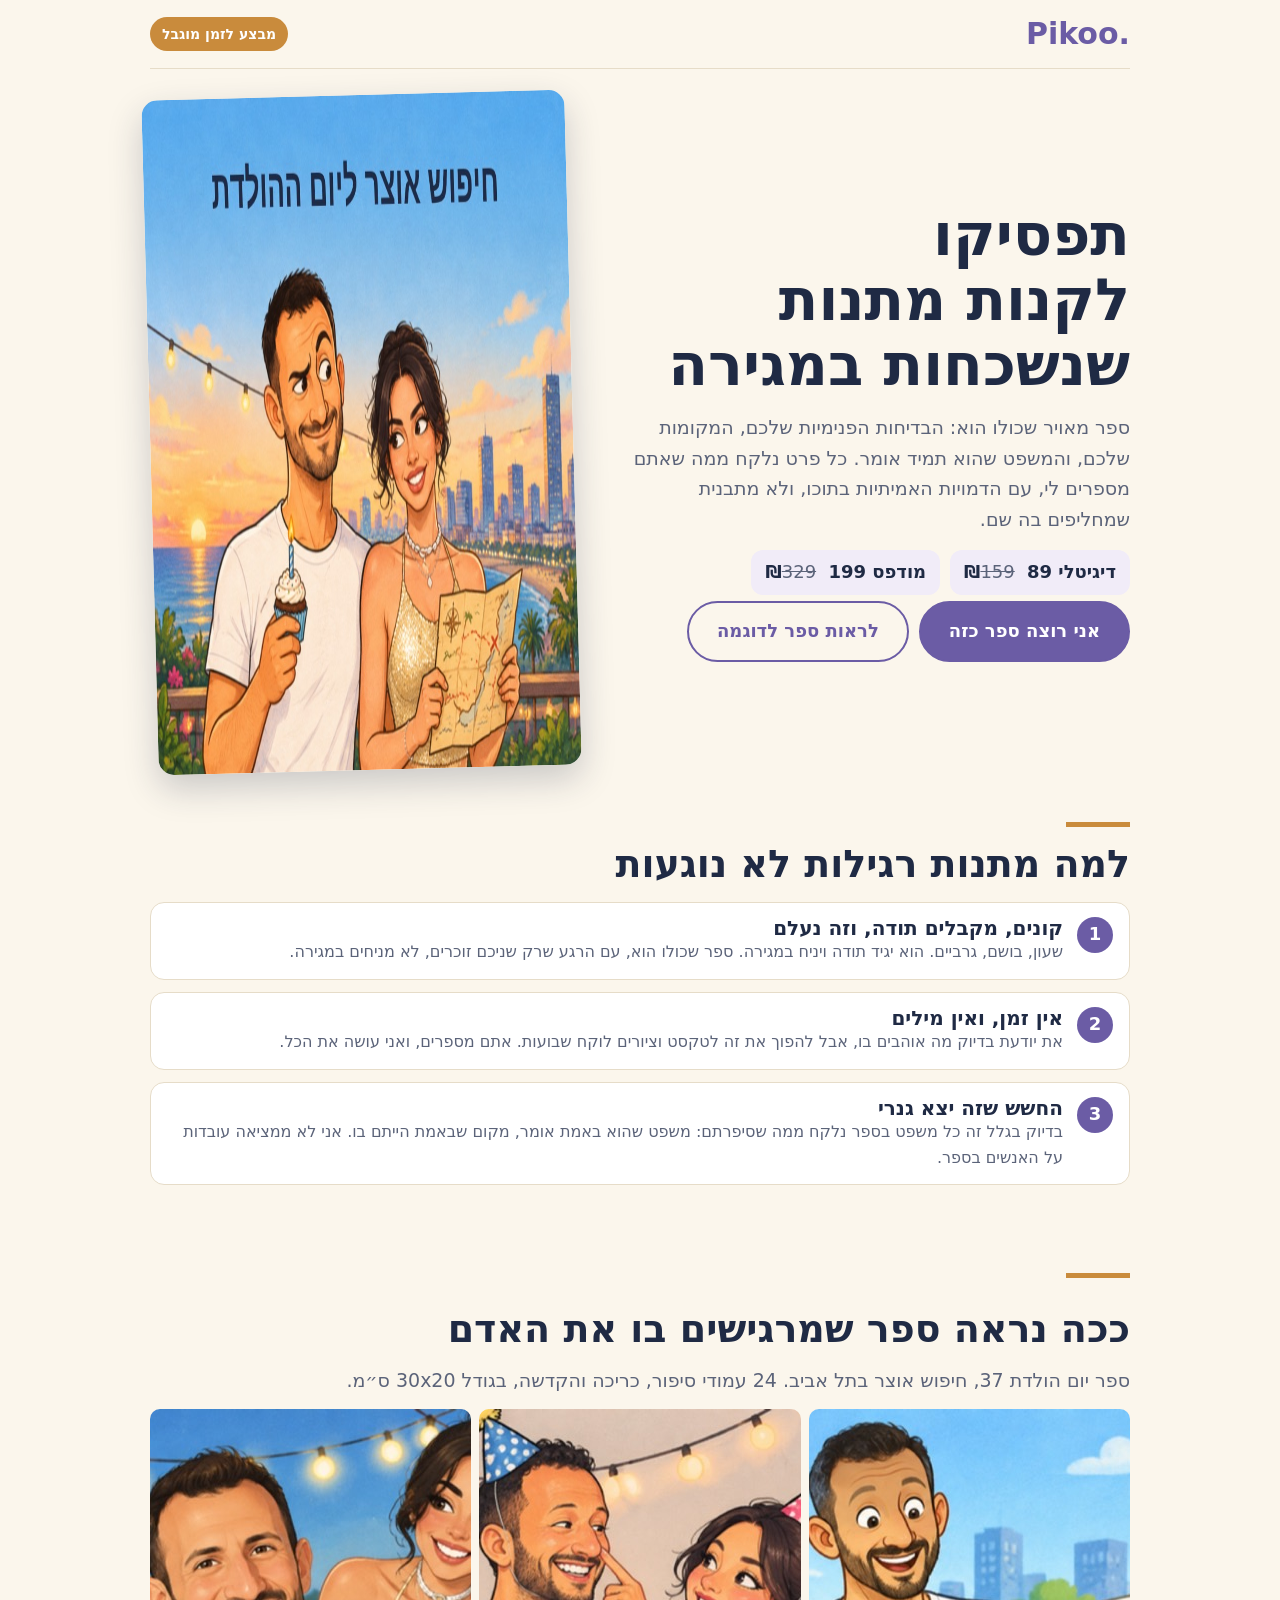
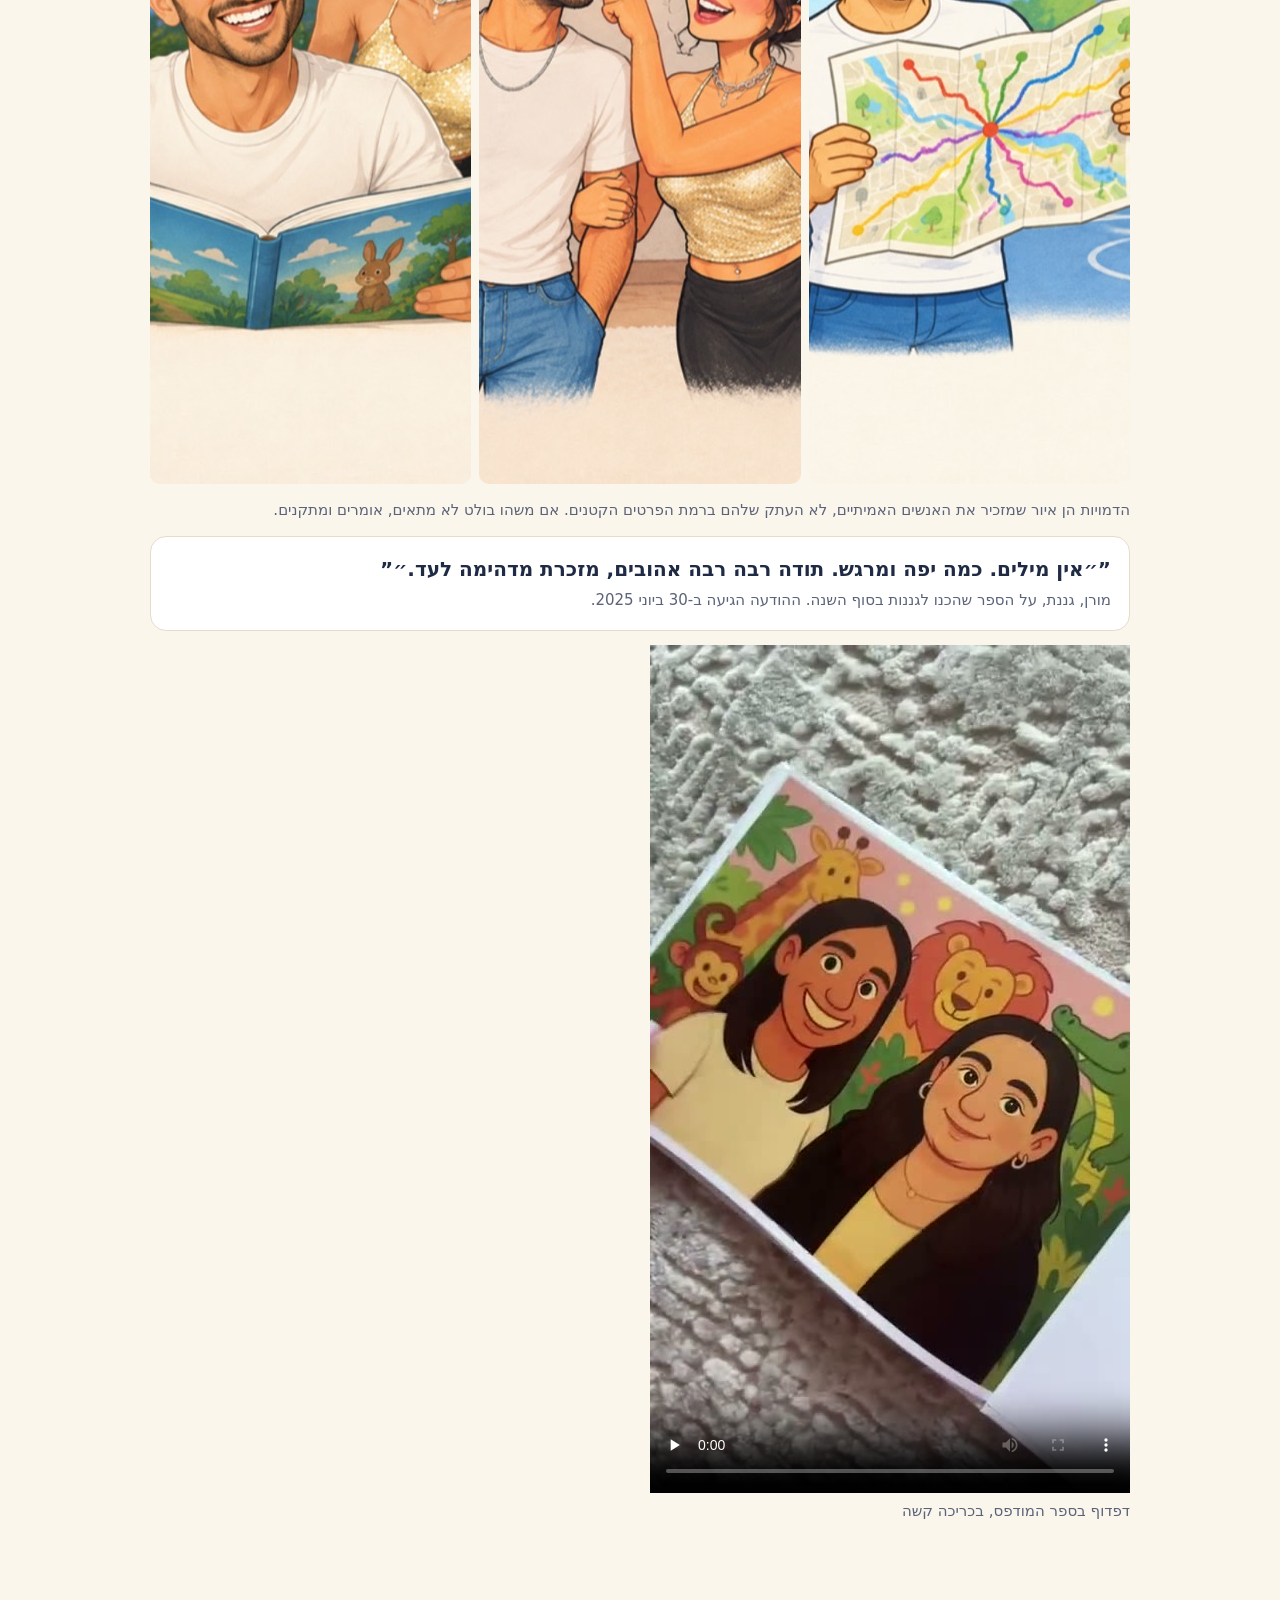
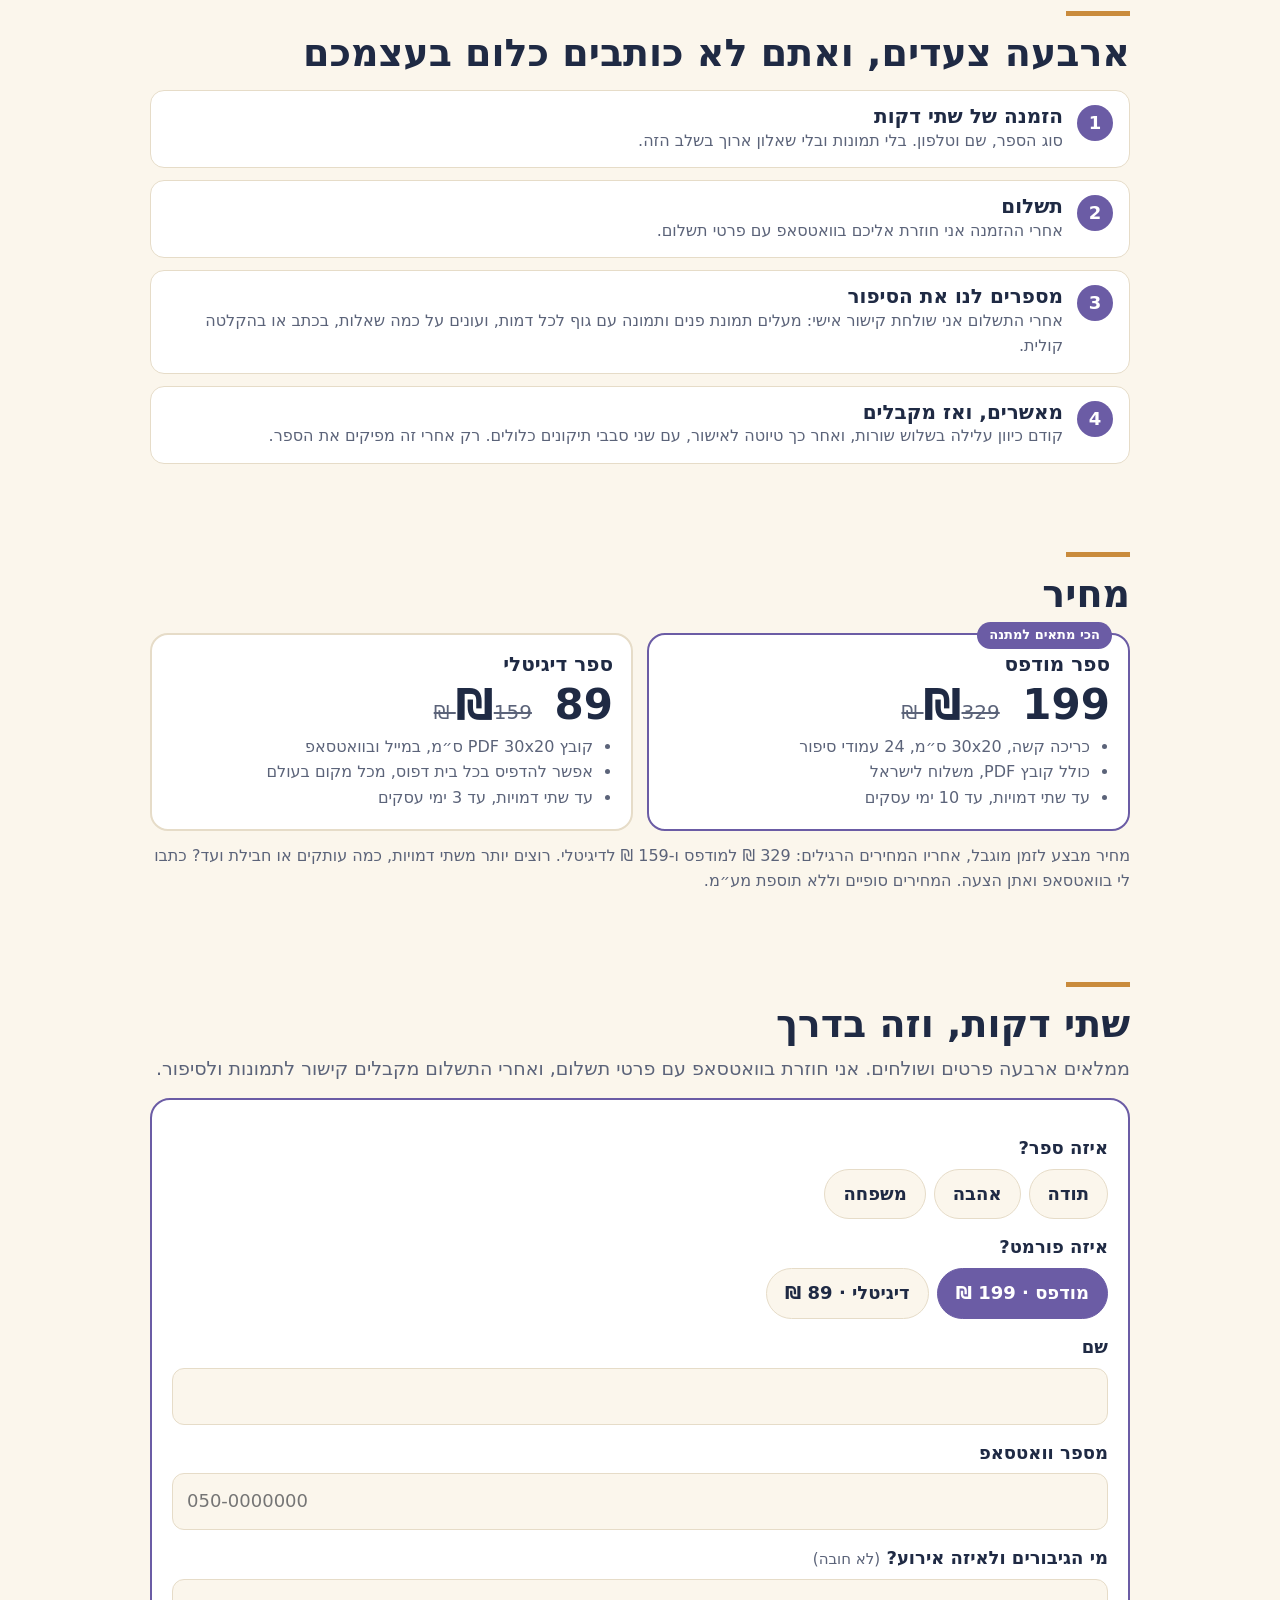
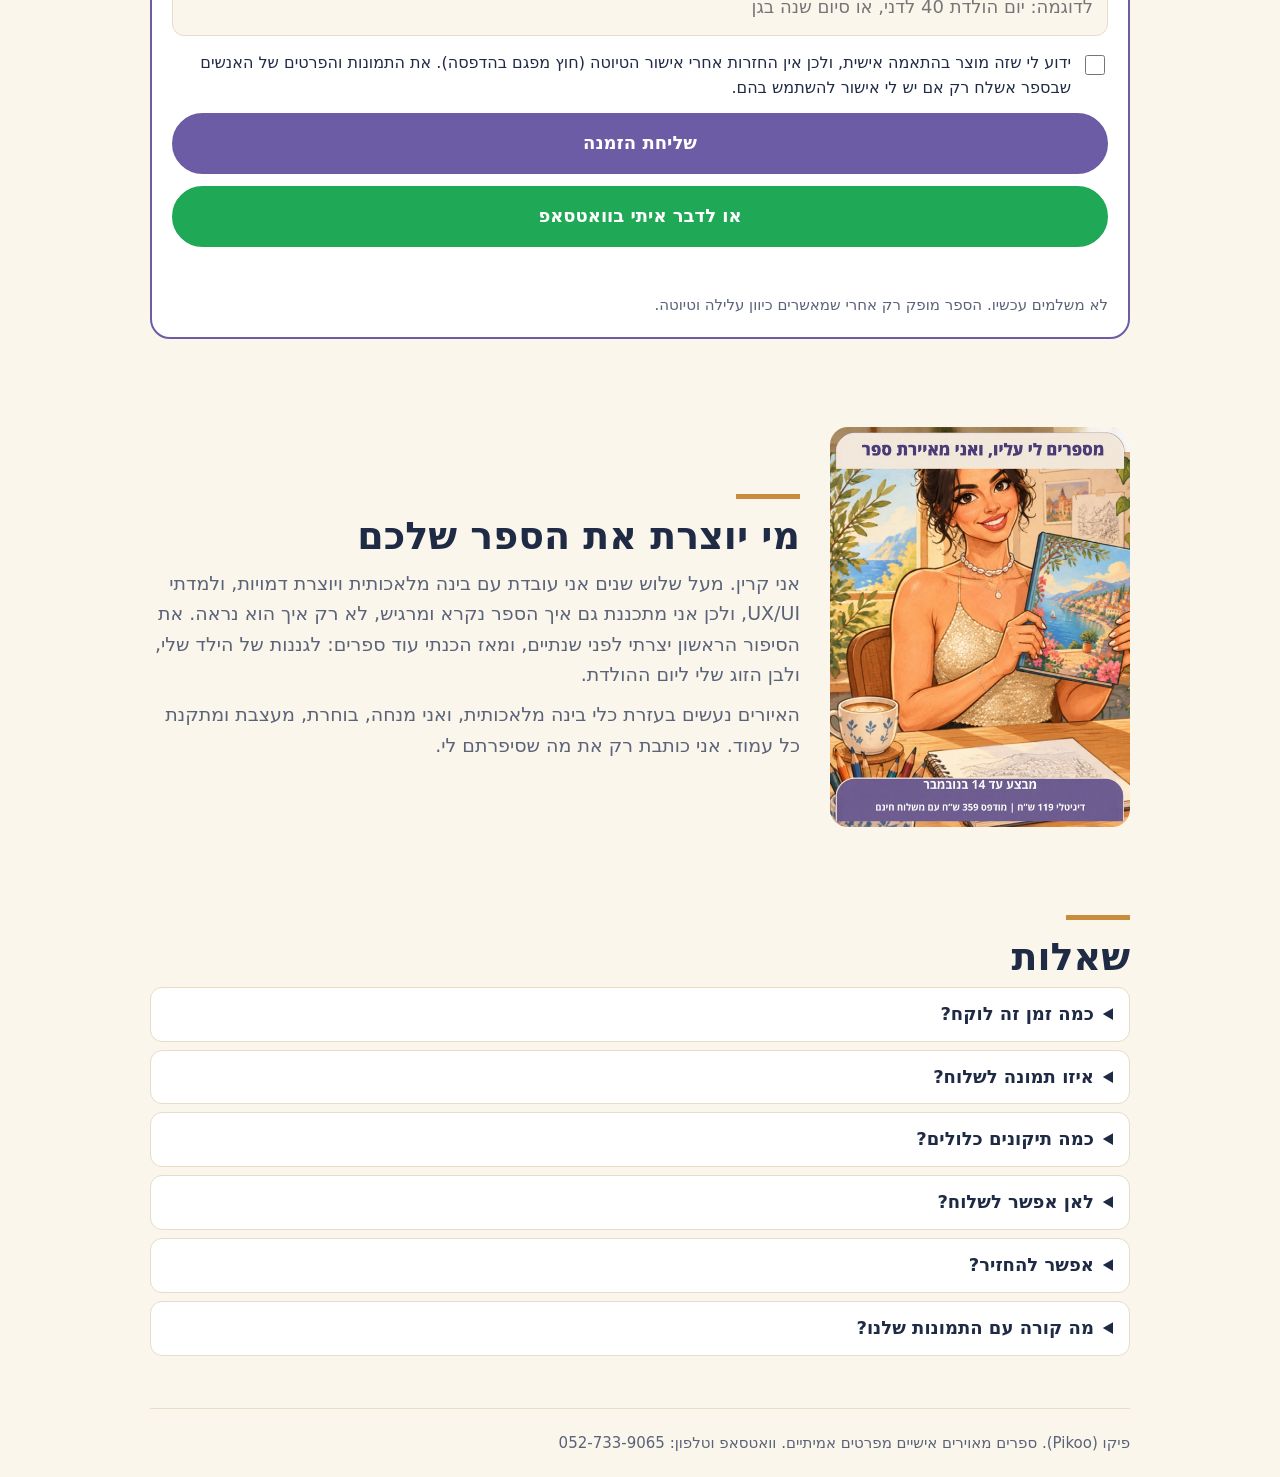
==== index.html @ 0d58fe9f "Open-ended sale, regular prices 329/159, remove countdown" ====
<!doctype html>
<html lang="he" dir="rtl">
<head>
<meta charset="utf-8">
<meta name="viewport" content="width=device-width,initial-scale=1,viewport-fit=cover">
<title>פיקו Pikoo: ספר מאויר אישי</title>
<meta name="description" content="ספר מאויר על מי שאוהבים, שנכתב מפרטים שרק אתם מכירים. עם הדמויות האמיתיות בתוכו. מבצע לזמן מוגבל: דיגיטלי 89 ₪, מודפס 199 ₪.">
<meta property="og:type" content="website">
<meta property="og:locale" content="he_IL">
<meta property="og:title" content="פיקו Pikoo: ספר מאויר אישי">
<meta property="og:description" content="ספר מאויר על מי שאוהבים, שנכתב מפרטים שרק אתם מכירים.">
<meta property="og:image" content="https://karinzikvashvili.github.io/pikoo/og.jpg">
<style>
:root{--bg:#FBF6EC;--paper:#fff;--ink:#1F2A44;--muted:#5B6379;--line:#E6DCC8;--accent:#6B5CA5;--accent-ink:#fff;--gold:#C98B3C;--soft:#F1ECF8;--warn:#9A3B2E;--ok:#2F7D5B;--wa:#1FA855}
@media (prefers-color-scheme:dark){:root:not([data-theme="light"]){--bg:#171A2B;--paper:#20243A;--ink:#F2EBDD;--muted:#AEB4C8;--line:#343A58;--accent:#B3A6E8;--accent-ink:#171A2B;--gold:#E0A55A;--soft:#2A2842;--warn:#F0A090;--ok:#6FCF9C;color-scheme:dark}}
.hp,input.hp{position:absolute!important;width:1px!important;height:1px!important;margin:-1px!important;padding:0!important;border:0!important;overflow:hidden!important;clip:rect(0 0 0 0)!important;white-space:nowrap;opacity:0;pointer-events:none;inset-inline-start:0;top:0}
*{box-sizing:border-box}
html{scroll-behavior:smooth}
body{margin:0;background:var(--bg);color:var(--ink);font:18px/1.6 system-ui,-apple-system,"Segoe UI","Assistant",Arial,sans-serif;padding:0 16px 84px}
img,video{max-width:100%;display:block}
.wrap{max-width:980px;margin:0 auto}
h1,h2,h3{line-height:1.12;margin:0;font-weight:800;text-wrap:balance}
h1{font-size:clamp(34px,8vw,58px)}
h2{font-size:clamp(26px,5.4vw,38px)}
h3{font-size:20px}
p{margin:0}
section{padding-block:44px}
.bar{display:block;width:64px;height:5px;background:var(--gold);margin-bottom:16px}
.lead{color:var(--muted);font-size:19px}
.top{position:sticky;top:0;z-index:20;background:var(--bg);display:flex;align-items:center;justify-content:space-between;gap:10px;padding:10px 0;border-bottom:1px solid var(--line)}
.mark{font-weight:900;font-size:30px;color:var(--accent);direction:ltr;text-decoration:none}
.pill{background:var(--gold);color:#fff;font-weight:800;font-size:14px;padding:6px 12px;border-radius:999px;white-space:nowrap}
.btn{font:inherit;font-weight:800;display:inline-block;text-align:center;text-decoration:none;cursor:pointer;border:2px solid var(--accent);background:var(--accent);color:var(--accent-ink);padding:14px 28px;border-radius:999px;font-size:18px}
.btn.ghost{background:transparent;color:var(--accent)}
.btn.wa{background:var(--wa);border-color:var(--wa);color:#fff}
.btn:disabled{opacity:.6;cursor:wait}
.hero{display:grid;gap:22px;padding-block:26px 8px}
.hero img.cover{border-radius:16px;box-shadow:0 14px 34px rgba(31,42,68,.22);transform:rotate(-1.5deg);width:100%}
.offer{display:flex;gap:10px;flex-wrap:wrap}
.offer span{background:var(--soft);border-radius:12px;padding:8px 14px;font-weight:700}
.offer s{color:var(--muted);font-weight:400;margin-inline-start:6px}
.cta{display:flex;gap:10px;flex-wrap:wrap;margin-top:6px}
.count{font-weight:800;color:var(--warn)}
.proof{display:grid;gap:14px}
.gallery{display:grid;grid-template-columns:repeat(3,1fr);gap:8px}
.gallery img{border-radius:10px;aspect-ratio:4/3;object-fit:cover;width:100%}
@media(max-width:759px){.gallery{display:flex;overflow-x:auto;scroll-snap-type:x mandatory;gap:10px;padding-bottom:6px}.gallery img{flex:0 0 84%;scroll-snap-align:center}}
.quote{background:var(--paper);border:1.5px solid var(--line);border-radius:16px;padding:16px 18px}
.quote q{display:block;font-size:20px;font-weight:700}
.quote small{color:var(--muted)}
figure{margin:0}
figcaption{color:var(--muted);font-size:15px;margin-top:6px}
.steps{display:grid;gap:12px;counter-reset:s}
.step{display:flex;gap:14px;align-items:flex-start;background:var(--paper);border:1.5px solid var(--line);border-radius:14px;padding:14px 16px}
.step b{flex:none;width:36px;height:36px;border-radius:50%;background:var(--accent);color:var(--accent-ink);display:grid;place-items:center;font-size:18px}
.step p{color:var(--muted);font-size:16px}
.cards{display:grid;gap:14px}
.card{background:var(--paper);border:2px solid var(--line);border-radius:18px;padding:18px}
.card.rec{border-color:var(--accent);position:relative}
.card .tag{position:absolute;top:-13px;inset-inline-start:16px;background:var(--accent);color:var(--accent-ink);font-weight:800;font-size:13px;padding:3px 12px;border-radius:999px}
.price{font-size:42px;font-weight:900;line-height:1;margin:8px 0}
.price s{font-size:20px;color:var(--muted);font-weight:400;margin-inline-start:8px}
.card ul{margin:8px 0 0;padding-inline-start:20px;color:var(--muted);font-size:16px}
.extras{margin-top:12px;color:var(--muted);font-size:16px}
.form{background:var(--paper);border:2px solid var(--accent);border-radius:20px;padding:20px}
.field{display:flex;flex-direction:column;gap:6px;margin:14px 0}
label,.legend{font-weight:800}
input[type=text],input[type=tel],select,textarea{font:inherit;color:inherit;background:var(--bg);border:1.5px solid var(--line);border-radius:12px;padding:13px 14px;width:100%}
input:focus,select:focus,textarea:focus{outline:3px solid var(--accent);outline-offset:1px}
.choices{display:flex;gap:8px;flex-wrap:wrap}
.choice input{position:absolute;opacity:0}
.choice label{display:block;border:1.5px solid var(--line);background:var(--bg);border-radius:999px;padding:10px 18px;cursor:pointer;font-weight:700}
.choice input:checked+label{background:var(--accent);border-color:var(--accent);color:var(--accent-ink)}
.choice input:focus-visible+label{outline:3px solid var(--accent);outline-offset:2px}
.check{display:flex;gap:10px;align-items:flex-start;margin:12px 0;font-weight:400;font-size:16px}
.check input{margin-top:5px;width:20px;height:20px;flex:none}
.status{margin-top:12px;font-weight:800;min-height:1.6em}
.status.bad{color:var(--warn)}.status.ok{color:var(--ok)}
.hint{color:var(--muted);font-size:15px;font-weight:400}
.about{display:grid;gap:14px;align-items:center}
.about img{border-radius:18px;max-width:300px}
details{background:var(--paper);border:1.5px solid var(--line);border-radius:12px;padding:12px 16px;margin:8px 0}
summary{font-weight:800;cursor:pointer}
details p{color:var(--muted);margin-top:8px;font-size:16px}
footer{border-top:1px solid var(--line);padding-block:22px;color:var(--muted);font-size:15px}
.sticky{position:fixed;inset-inline:0;bottom:0;z-index:30;background:var(--bg);border-top:1px solid var(--line);padding:10px 16px calc(10px + env(safe-area-inset-bottom,0px));display:flex;gap:10px}
.sticky .btn{flex:1;padding:12px 10px;font-size:17px}
@media(min-width:760px){
  body{padding-bottom:0}
  .hero{grid-template-columns:1.1fr .9fr;align-items:center;gap:40px}
  .cards{grid-template-columns:1fr 1fr}
  .about{grid-template-columns:300px 1fr;gap:30px}
  .sticky{display:none}
}
</style>
</head>
<body>
<div class="wrap">
<div class="top"><a class="mark" href="#top">Pikoo.</a><span class="pill" id="pill">מבצע לזמן מוגבל</span></div>

<main id="top">
<section class="hero">
  <div>
    <h1>תפסיקו לקנות מתנות שנשכחות במגירה</h1>
    <p class="lead" style="margin-top:14px">ספר מאויר שכולו הוא: הבדיחות הפנימיות שלכם, המקומות שלכם, והמשפט שהוא תמיד אומר. כל פרט נלקח ממה שאתם מספרים לי, עם הדמויות האמיתיות בתוכו, ולא מתבנית שמחליפים בה שם.</p>
    <div class="offer" style="margin-top:16px">
      <span>דיגיטלי 89 ₪<s>159</s></span>
      <span>מודפס 199 ₪<s>329</s></span>
    </div>
        <div class="cta"><a class="btn" href="#order">אני רוצה ספר כזה</a><a class="btn ghost" href="#sample">לראות ספר לדוגמה</a></div>
  </div>
  <img class="cover" src="img/cover.jpg" alt="כריכת ספר לדוגמה: חיפוש אוצר ליום ההולדת" width="900" height="675" fetchpriority="high">
</section>

<section aria-labelledby="h-pain">
  <span class="bar" aria-hidden="true"></span>
  <h2 id="h-pain">למה מתנות רגילות לא נוגעות</h2>
  <div class="steps" style="margin-top:16px">
    <div class="step"><b>1</b><div><h3>קונים, מקבלים תודה, וזה נעלם</h3><p>שעון, בושם, גרביים. הוא יגיד תודה ויניח במגירה. ספר שכולו הוא, עם הרגע שרק שניכם זוכרים, לא מניחים במגירה.</p></div></div>
    <div class="step"><b>2</b><div><h3>אין זמן, ואין מילים</h3><p>את יודעת בדיוק מה אוהבים בו, אבל להפוך את זה לטקסט וציורים לוקח שבועות. אתם מספרים, ואני עושה את הכל.</p></div></div>
    <div class="step"><b>3</b><div><h3>החשש שזה יצא גנרי</h3><p>בדיוק בגלל זה כל משפט בספר נלקח ממה שסיפרתם: משפט שהוא באמת אומר, מקום שבאמת הייתם בו. אני לא ממציאה עובדות על האנשים בספר.</p></div></div>
  </div>
</section>

<section id="sample" class="proof" aria-labelledby="h-sample">
  <span class="bar" aria-hidden="true"></span>
  <h2 id="h-sample">ככה נראה ספר שמרגישים בו את האדם</h2>
  <p class="lead">ספר יום הולדת 37, חיפוש אוצר בתל אביב. 24 עמודי סיפור, כריכה והקדשה, בגודל 30x20 ס״מ.</p>
  <div class="gallery">
    <img src="img/map.jpg" alt="עמוד מהספר: מפה" loading="lazy" width="900" height="675">
    <img src="img/party.jpg" alt="עמוד מהספר: הרגע שבו שניהם מצחיקים אחד את השני" loading="lazy" width="900" height="675">
    <img src="img/end.jpg" alt="עמוד מהספר: הסוף, עם הספר בידיים" loading="lazy" width="900" height="675">
  </div>
  <p class="hint">הדמויות הן איור שמזכיר את האנשים האמיתיים, לא העתק שלהם ברמת הפרטים הקטנים. אם משהו בולט לא מתאים, אומרים ומתקנים.</p>
  <div class="quote">
    <q>״אין מילים. כמה יפה ומרגש. תודה רבה רבה אהובים, מזכרת מדהימה לעד.״</q>
    <small>מורן, גננת, על הספר שהכנו לגננות בסוף השנה. ההודעה הגיעה ב-30 ביוני 2025.</small>
  </div>
  <figure>
    <video controls preload="none" playsinline poster="img/video-poster.jpg" aria-label="דפדוף בספר המודפס"><source src="pikoo-video.mp4" type="video/mp4"></video>
    <figcaption>דפדוף בספר המודפס, בכריכה קשה</figcaption>
  </figure>
</section>

<section aria-labelledby="h-how">
  <span class="bar" aria-hidden="true"></span>
  <h2 id="h-how">ארבעה צעדים, ואתם לא כותבים כלום בעצמכם</h2>
  <div class="steps" style="margin-top:16px">
    <div class="step"><b>1</b><div><h3>הזמנה של שתי דקות</h3><p>סוג הספר, שם וטלפון. בלי תמונות ובלי שאלון ארוך בשלב הזה.</p></div></div>
    <div class="step"><b>2</b><div><h3>תשלום</h3><p>אחרי ההזמנה אני חוזרת אליכם בוואטסאפ עם פרטי תשלום.</p></div></div>
    <div class="step"><b>3</b><div><h3>מספרים לנו את הסיפור</h3><p>אחרי התשלום אני שולחת קישור אישי: מעלים תמונת פנים ותמונה עם גוף לכל דמות, ועונים על כמה שאלות, בכתב או בהקלטה קולית.</p></div></div>
    <div class="step"><b>4</b><div><h3>מאשרים, ואז מקבלים</h3><p>קודם כיוון עלילה בשלוש שורות, ואחר כך טיוטה לאישור, עם שני סבבי תיקונים כלולים. רק אחרי זה מפיקים את הספר.</p></div></div>
  </div>
</section>

<section aria-labelledby="h-price">
  <span class="bar" aria-hidden="true"></span>
  <h2 id="h-price">מחיר</h2>
  <div class="cards" style="margin-top:18px">
    <div class="card rec"><span class="tag">הכי מתאים למתנה</span>
      <h3>ספר מודפס</h3>
      <div class="price">199 ₪<s>329 ₪</s></div>
      <ul><li>כריכה קשה, 30x20 ס״מ, 24 עמודי סיפור</li><li>כולל קובץ PDF, משלוח לישראל</li><li>עד שתי דמויות, עד 10 ימי עסקים</li></ul>
    </div>
    <div class="card">
      <h3>ספר דיגיטלי</h3>
      <div class="price">89 ₪<s>159 ₪</s></div>
      <ul><li>קובץ PDF 30x20 ס״מ, במייל ובוואטסאפ</li><li>אפשר להדפיס בכל בית דפוס, מכל מקום בעולם</li><li>עד שתי דמויות, עד 3 ימי עסקים</li></ul>
    </div>
  </div>
  <p class="extras">מחיר מבצע לזמן מוגבל, אחריו המחירים הרגילים: 329 ₪ למודפס ו-159 ₪ לדיגיטלי. רוצים יותר משתי דמויות, כמה עותקים או חבילת ועד? כתבו לי בוואטסאפ ואתן הצעה. המחירים סופיים וללא תוספת מע״מ.</p>
</section>

<section id="order" aria-labelledby="h-order">
  <span class="bar" aria-hidden="true"></span>
  <h2 id="h-order">שתי דקות, וזה בדרך</h2>
  <p class="lead" style="margin:8px 0 14px">ממלאים ארבעה פרטים ושולחים. אני חוזרת בוואטסאפ עם פרטי תשלום, ואחרי התשלום מקבלים קישור לתמונות ולסיפור.</p>
  <form class="form" id="form" novalidate>
    <div class="field"><span class="legend">איזה ספר?</span>
      <div class="choices" role="radiogroup" aria-label="סוג הספר">
        <div class="choice"><input type="radio" name="line" id="l1" value="תודה"><label for="l1">תודה</label></div>
        <div class="choice"><input type="radio" name="line" id="l2" value="אהבה"><label for="l2">אהבה</label></div>
        <div class="choice"><input type="radio" name="line" id="l3" value="משפחה"><label for="l3">משפחה</label></div>
      </div></div>
    <div class="field"><span class="legend">איזה פורמט?</span>
      <div class="choices" role="radiogroup" aria-label="פורמט">
        <div class="choice"><input type="radio" name="fmt" id="f2" value="מודפס (199 ₪)" checked><label for="f2">מודפס · 199 ₪</label></div>
        <div class="choice"><input type="radio" name="fmt" id="f1" value="דיגיטלי (89 ₪)"><label for="f1">דיגיטלי · 89 ₪</label></div>
      </div></div>
    <div class="field"><label for="cname">שם</label><input type="text" id="cname" autocomplete="name"></div>
    <div class="field"><label for="phone">מספר וואטסאפ</label><input type="tel" id="phone" autocomplete="tel" placeholder="050-0000000" dir="ltr" inputmode="tel"></div>
    <div class="field"><label for="note">מי הגיבורים ולאיזה אירוע? <span class="hint">(לא חובה)</span></label><input type="text" id="note" placeholder="לדוגמה: יום הולדת 40 לדני, או סיום שנה בגן"></div>
    <input type="text" id="website" class="hp" tabindex="-1" autocomplete="off" aria-hidden="true">
    <div class="check"><input type="checkbox" id="ok"><label for="ok" style="font-weight:400">ידוע לי שזה מוצר בהתאמה אישית, ולכן אין החזרות אחרי אישור הטיוטה (חוץ מפגם בהדפסה). את התמונות והפרטים של האנשים שבספר אשלח רק אם יש לי אישור להשתמש בהם.</label></div>
    <button class="btn" type="button" id="send" style="width:100%">שליחת הזמנה</button>
    <div class="cta" style="margin-top:12px"><a class="btn wa" id="wa" style="flex:1" href="#">או לדבר איתי בוואטסאפ</a></div>
    <div class="status" id="status" role="status"></div>
    <p class="hint" style="margin-top:6px">לא משלמים עכשיו. הספר מופק רק אחרי שמאשרים כיוון עלילה וטיוטה.</p>
  </form>
</section>

<section class="about" aria-labelledby="h-about">
  <img src="img/karin.jpg" alt="איור של קרין, יוצרת פיקו, מחזיקה ספר מודפס" loading="lazy" width="300" height="400">
  <div>
    <span class="bar" aria-hidden="true"></span>
    <h2 id="h-about">מי יוצרת את הספר שלכם</h2>
    <p class="lead" style="margin-top:10px">אני קרין. מעל שלוש שנים אני עובדת עם בינה מלאכותית ויוצרת דמויות, ולמדתי UX/UI, ולכן אני מתכננת גם איך הספר נקרא ומרגיש, לא רק איך הוא נראה. את הסיפור הראשון יצרתי לפני שנתיים, ומאז הכנתי עוד ספרים: לגננות של הילד שלי, ולבן הזוג שלי ליום ההולדת.</p>
    <p class="lead" style="margin-top:10px">האיורים נעשים בעזרת כלי בינה מלאכותית, ואני מנחה, בוחרת, מעצבת ומתקנת כל עמוד. אני כותבת רק את מה שסיפרתם לי.</p>
  </div>
</section>

<section aria-labelledby="h-faq">
  <span class="bar" aria-hidden="true"></span>
  <h2 id="h-faq">שאלות</h2>
  <details><summary>כמה זמן זה לוקח?</summary><p>ספר דיגיטלי: עד 3 ימי עסקים. ספר מודפס: עד 10 ימי עסקים, כולל משלוח. הספירה מתחילה כשקיבלתי תשלום, את הסיפור ואת התמונות, ונעצרת בזמן שאתם בודקים טיוטה. צריכים תאריך מסוים? כתבו לי ואבדוק אם אפשר.</p></details>
  <details><summary>איזו תמונה לשלוח?</summary><p>לכל דמות: תמונת פנים ברורה וטבעית, ותמונה אחת שרואים בה את הגוף. בלי משקפי שמש ובלי פילטרים. מעלים אותן בקישור האישי שמקבלים אחרי התשלום.</p></details>
  <details><summary>כמה תיקונים כלולים?</summary><p>שני סבבי תיקונים. בכל סבב אתם אומרים מה לשנות, ואני מתקנת.</p></details>
  <details><summary>לאן אפשר לשלוח?</summary><p>ספר מודפס נשלח לכתובות בישראל בלבד. ספר דיגיטלי אפשר להזמין מכל מקום בעולם.</p></details>
  <details><summary>אפשר להחזיר?</summary><p>ספר הוא מוצר בהתאמה אישית, ולכן אין החזרות אחרי אישור הטיוטה, חוץ מפגם בהדפסה.</p></details>
  <details><summary>מה קורה עם התמונות שלנו?</summary><p>שם, טלפון ופרטי ההזמנה נשמרים בגיליון פרטי ובמייל של פיקו, בגישת בעלת העסק בלבד. להכנת האיורים אני משתמשת בכלי עיצוב ובינה מלאכותית (Canva). התמונות משמשות רק להכנת האיורים ונמחקות בסיום ההפקה. המידע לא נמסר לאחרים, חוץ ממה שנדרש לבית דפוס ולשירות משלוחים. אפשר לבקש לראות, לתקן או למחוק בוואטסאפ <bdi dir="ltr">052-733-9065</bdi>.</p></details>
</section>
</main>
<footer>פיקו (Pikoo). ספרים מאוירים אישיים מפרטים אמיתיים. וואטסאפ וטלפון: <bdi dir="ltr">052-733-9065</bdi></footer>
</div>

<div class="sticky"><a class="btn" href="#order">להזמנה</a><a class="btn wa" id="wa2" href="#">וואטסאפ</a></div>

<script>
(function(){
  var SCRIPT_URL="https://script.google.com/macros/s/AKfycbzPmQh5xQ8qxsZ8nbKefd9BK188Abw25yx2C8t7xrqy7LwY0lcm_efcXIiAoqYudZ_pvg/exec", WA="972527339065";
  var $=function(s){return document.querySelector(s)};
  function radio(n){var r=document.querySelector('input[name="'+n+'"]:checked');return r?r.value:""}
  function status(t,k){var s=$("#status");s.textContent=t;s.className="status"+(k?" "+k:"")}
  function waLink(){var l=radio("line"),f=radio("fmt"),n=$("#cname").value.trim();
    var t="היי, ראיתי את פיקו ואשמח לפרטים על ספר מאויר"+(l?" ("+l+")":"")+(f?", "+f:"")+(n?". שמי "+n:"")+".";
    return "https://wa.me/"+WA+"?text="+encodeURIComponent(t)}
  function setWa(){var h=waLink();$("#wa").href=h;$("#wa2").href=h}
  setWa();["cname"].forEach(function(i){$("#"+i).addEventListener("input",setWa)});
  document.querySelectorAll("input[name=line],input[name=fmt]").forEach(function(r){r.addEventListener("change",setWa)});
  function check(){var b=[];if(!radio("line"))b.push("איזה ספר");if(!$("#cname").value.trim())b.push("שם");
    var ph=$("#phone").value.replace(/\D/g,"");if(ph.length<9)b.push("מספר וואטסאפ תקין");if(!$("#ok").checked)b.push("אישור התנאים");return b}
  $("#send").onclick=function(){
    var bad=check();if(bad.length){status("חסר: "+bad.join(", "),"bad");return}
    var btn=$("#send");btn.disabled=true;status("שולחים...");
    var d={line:radio("line"),fmt:radio("fmt"),name:$("#cname").value.trim(),phone:$("#phone").value.trim(),occasion:$("#note").value.trim(),heroes:$("#note").value.trim(),website:$("#website").value};
    if(!SCRIPT_URL){window.location.href=waLink();return}
    fetch(SCRIPT_URL,{method:"POST",mode:"no-cors",headers:{"Content-Type":"text/plain;charset=utf-8"},body:JSON.stringify(d)})
      .then(function(){status("ההזמנה התקבלה! אני חוזרת אליכם בוואטסאפ עם פרטי תשלום.","ok")})
      .catch(function(){btn.disabled=false;status("השליחה נכשלה. אפשר לדבר איתי בוואטסאפ במקום.","bad")})};
})();
</script>
</body>
</html>
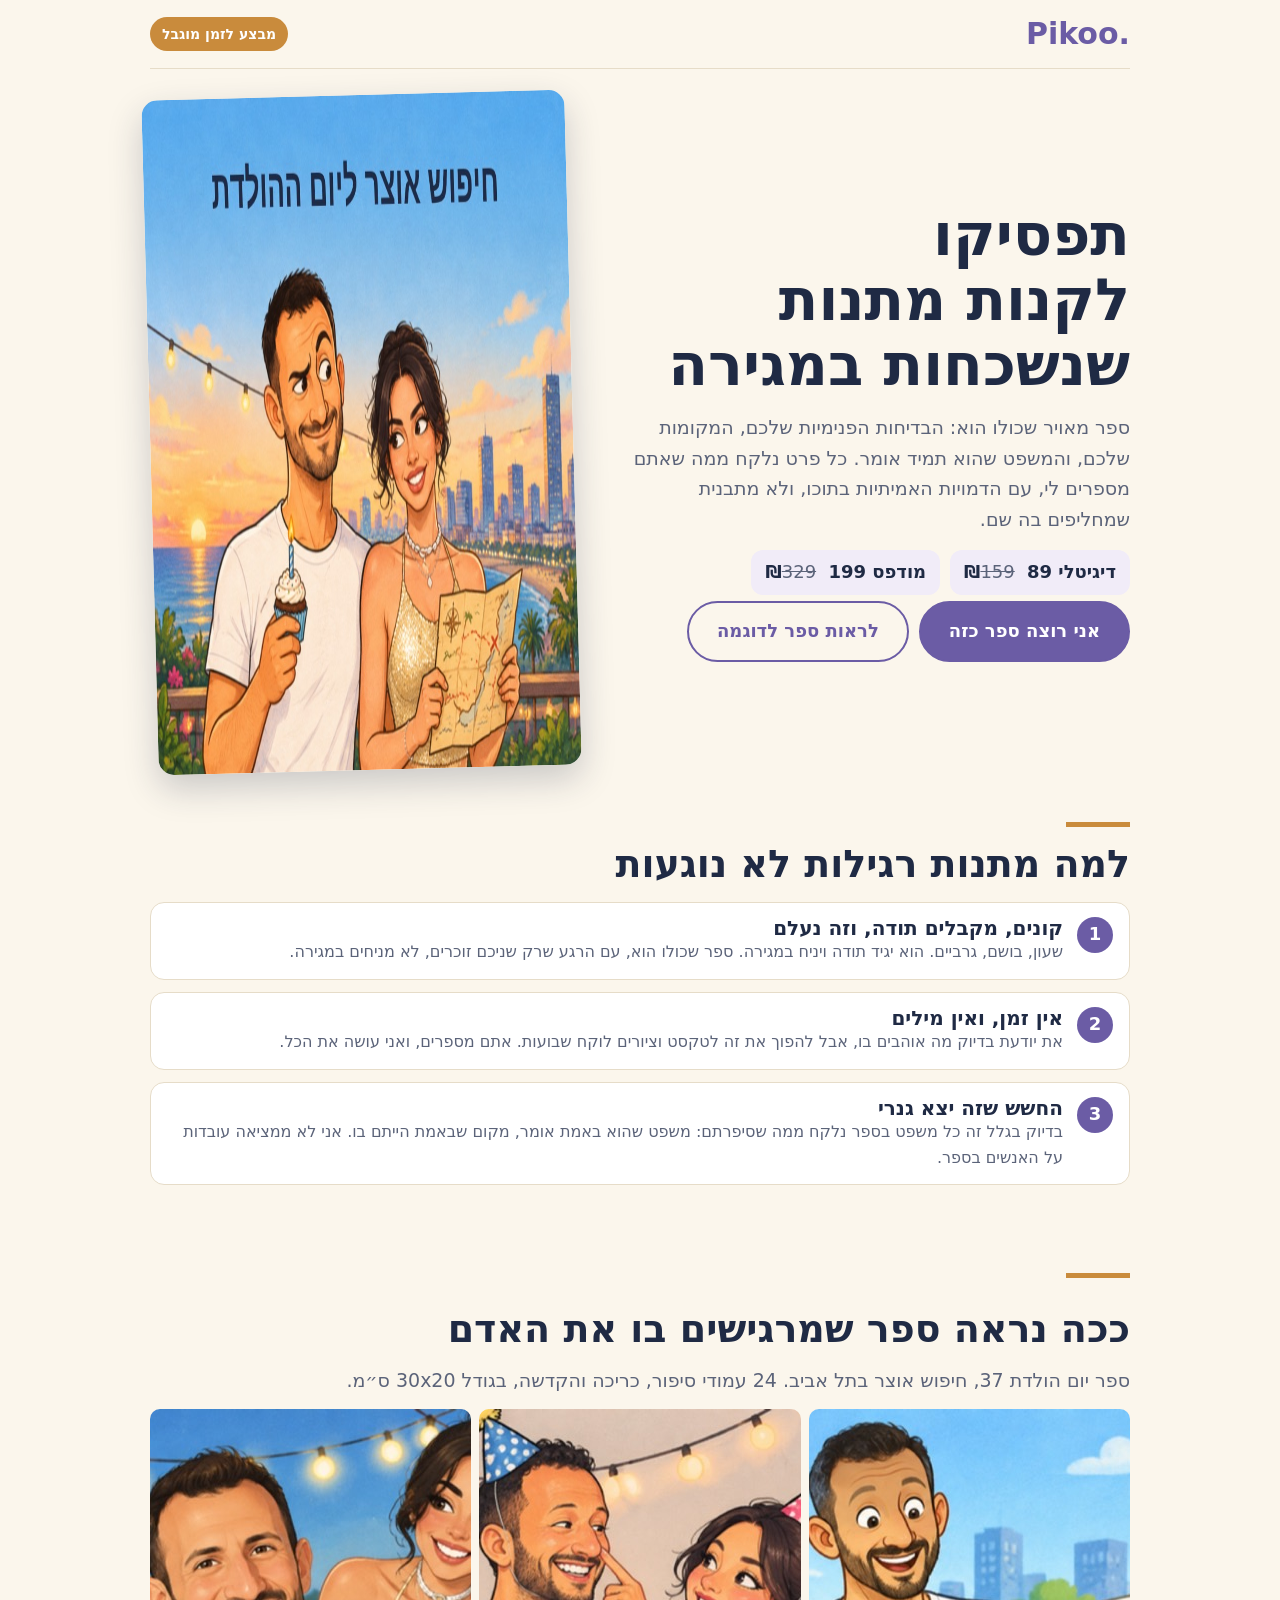
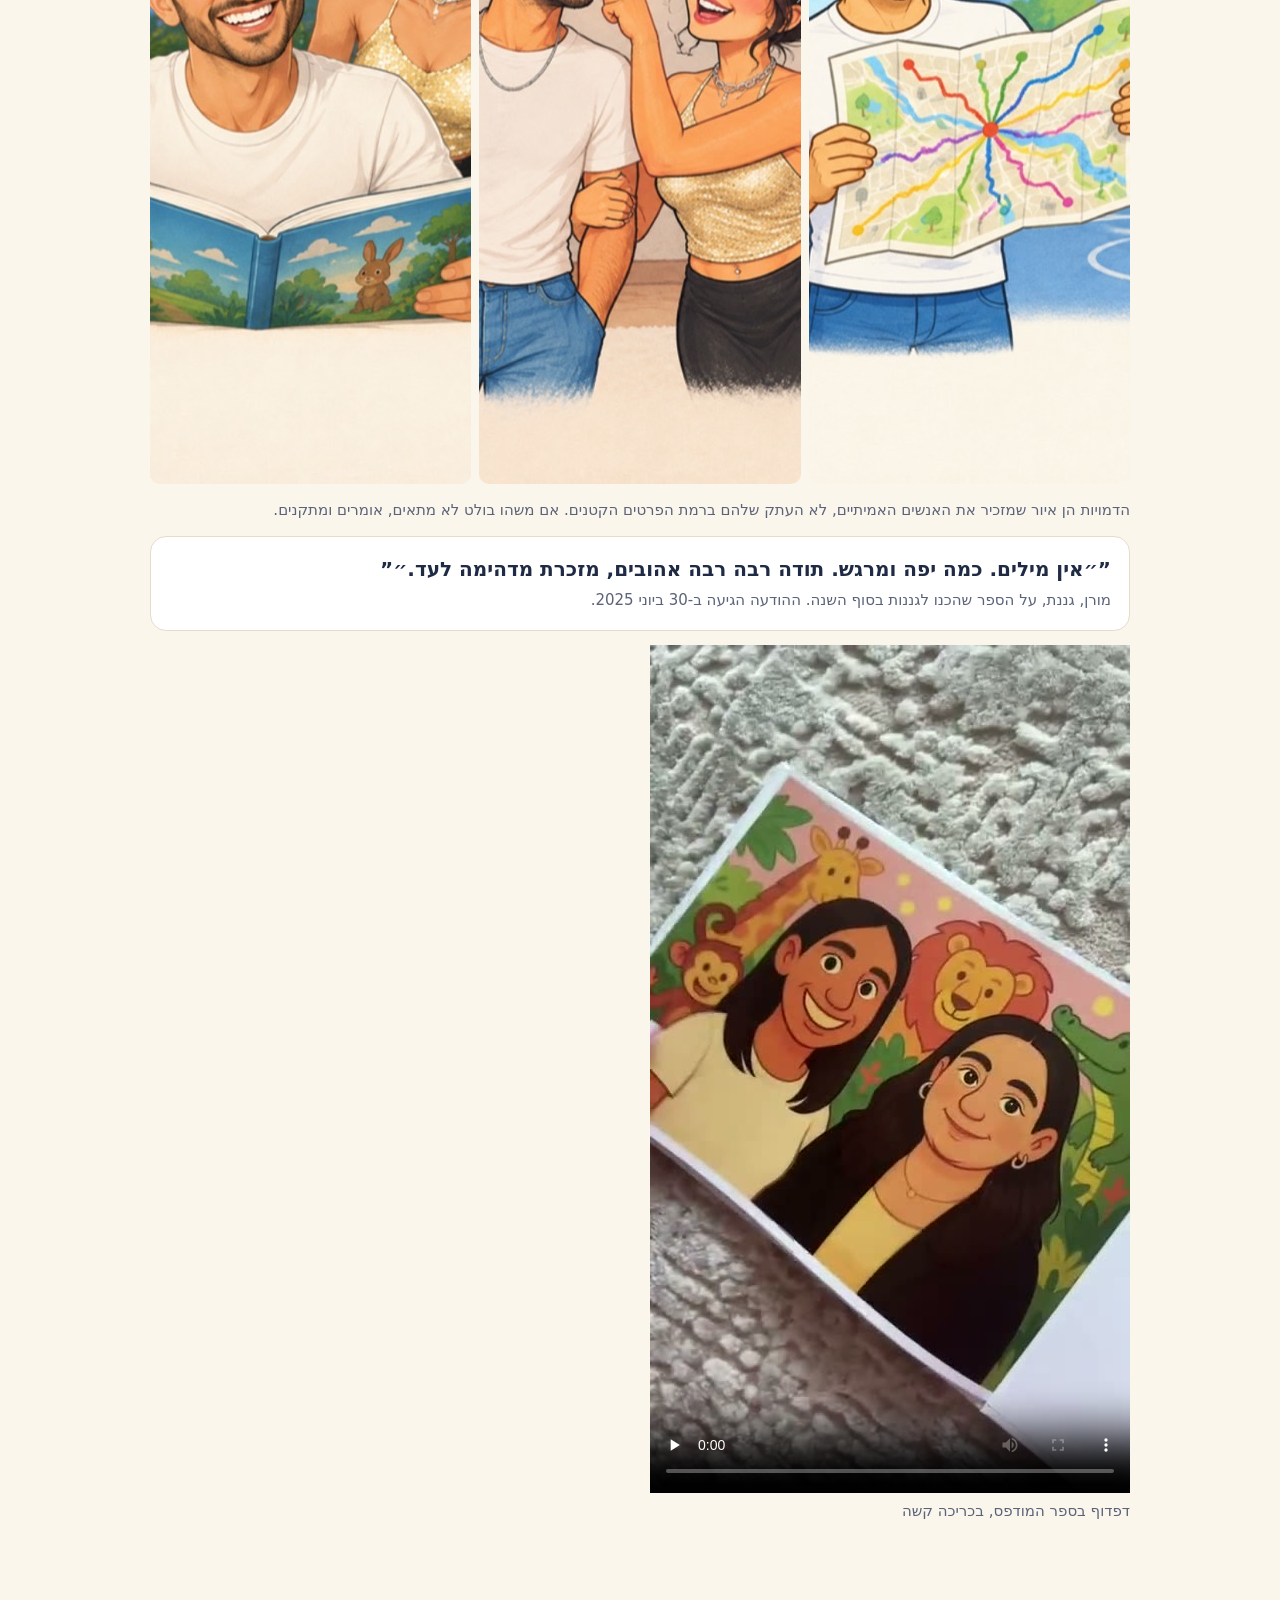
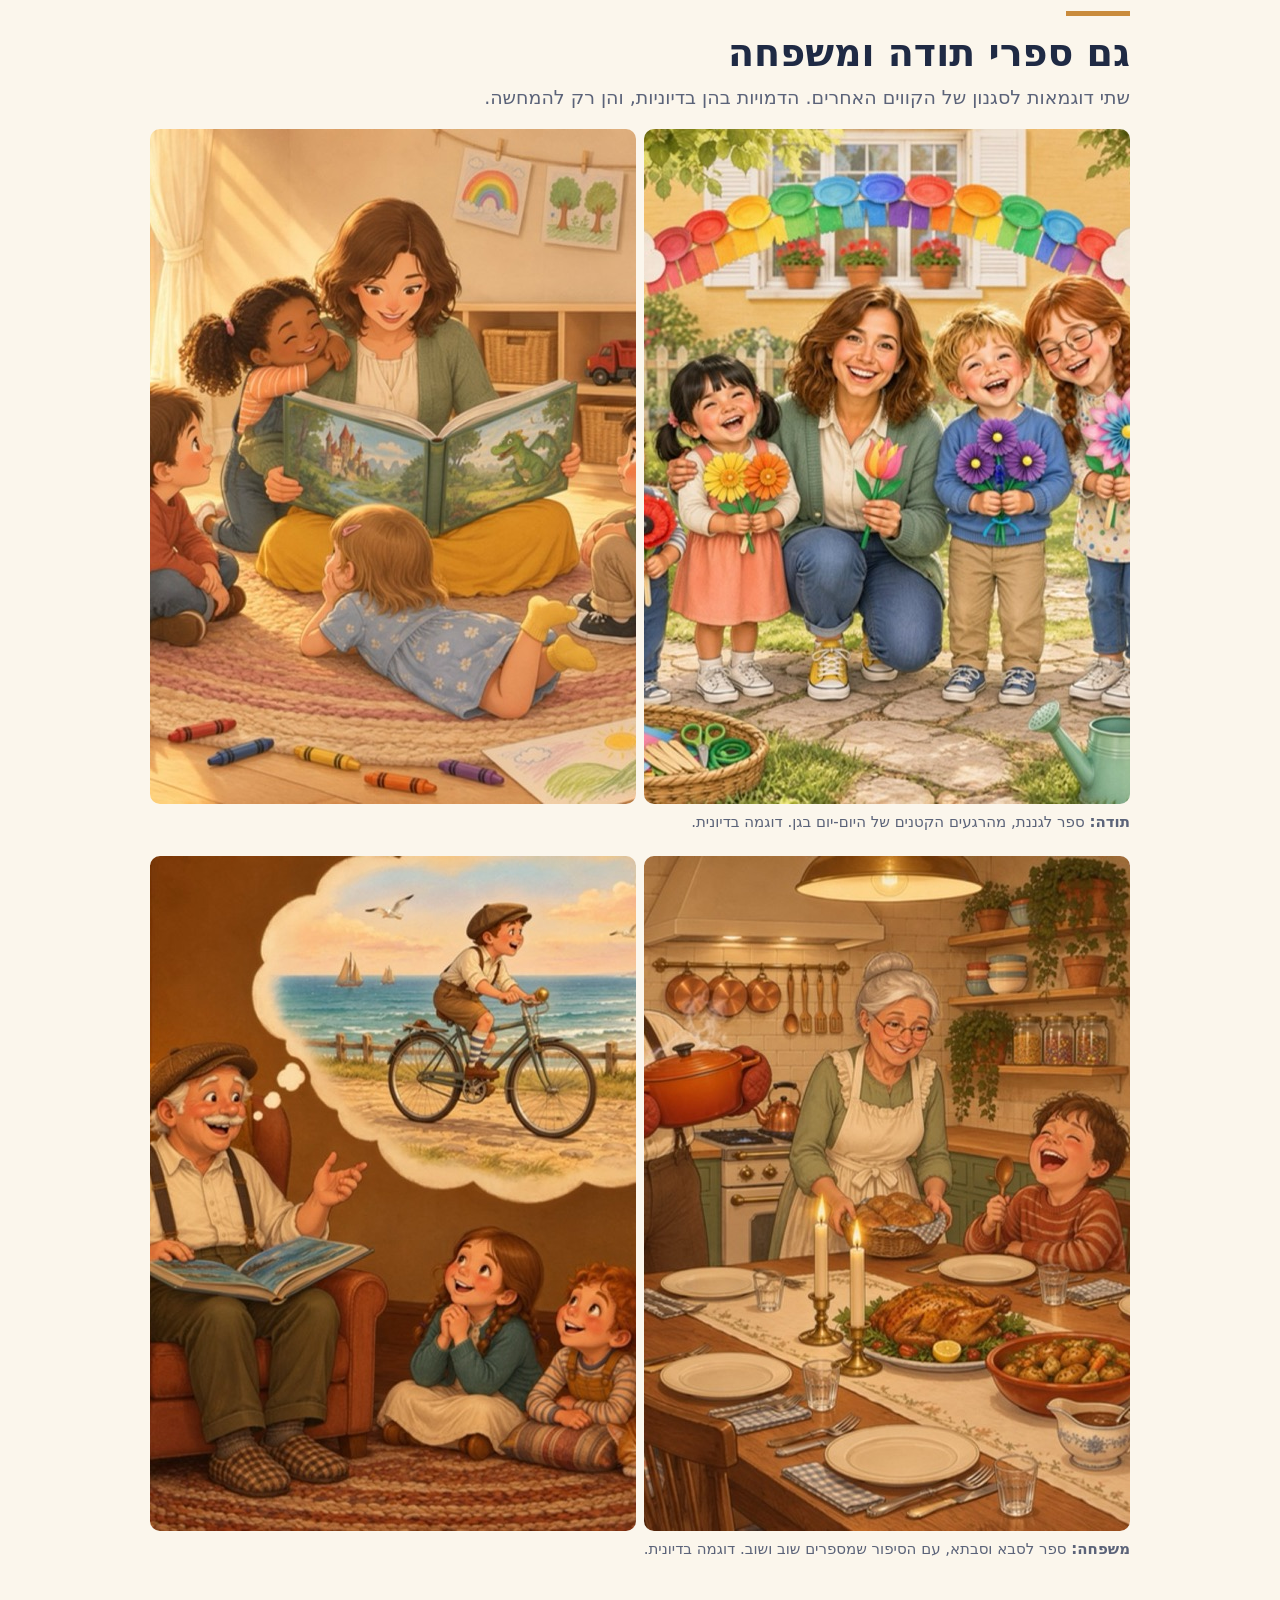
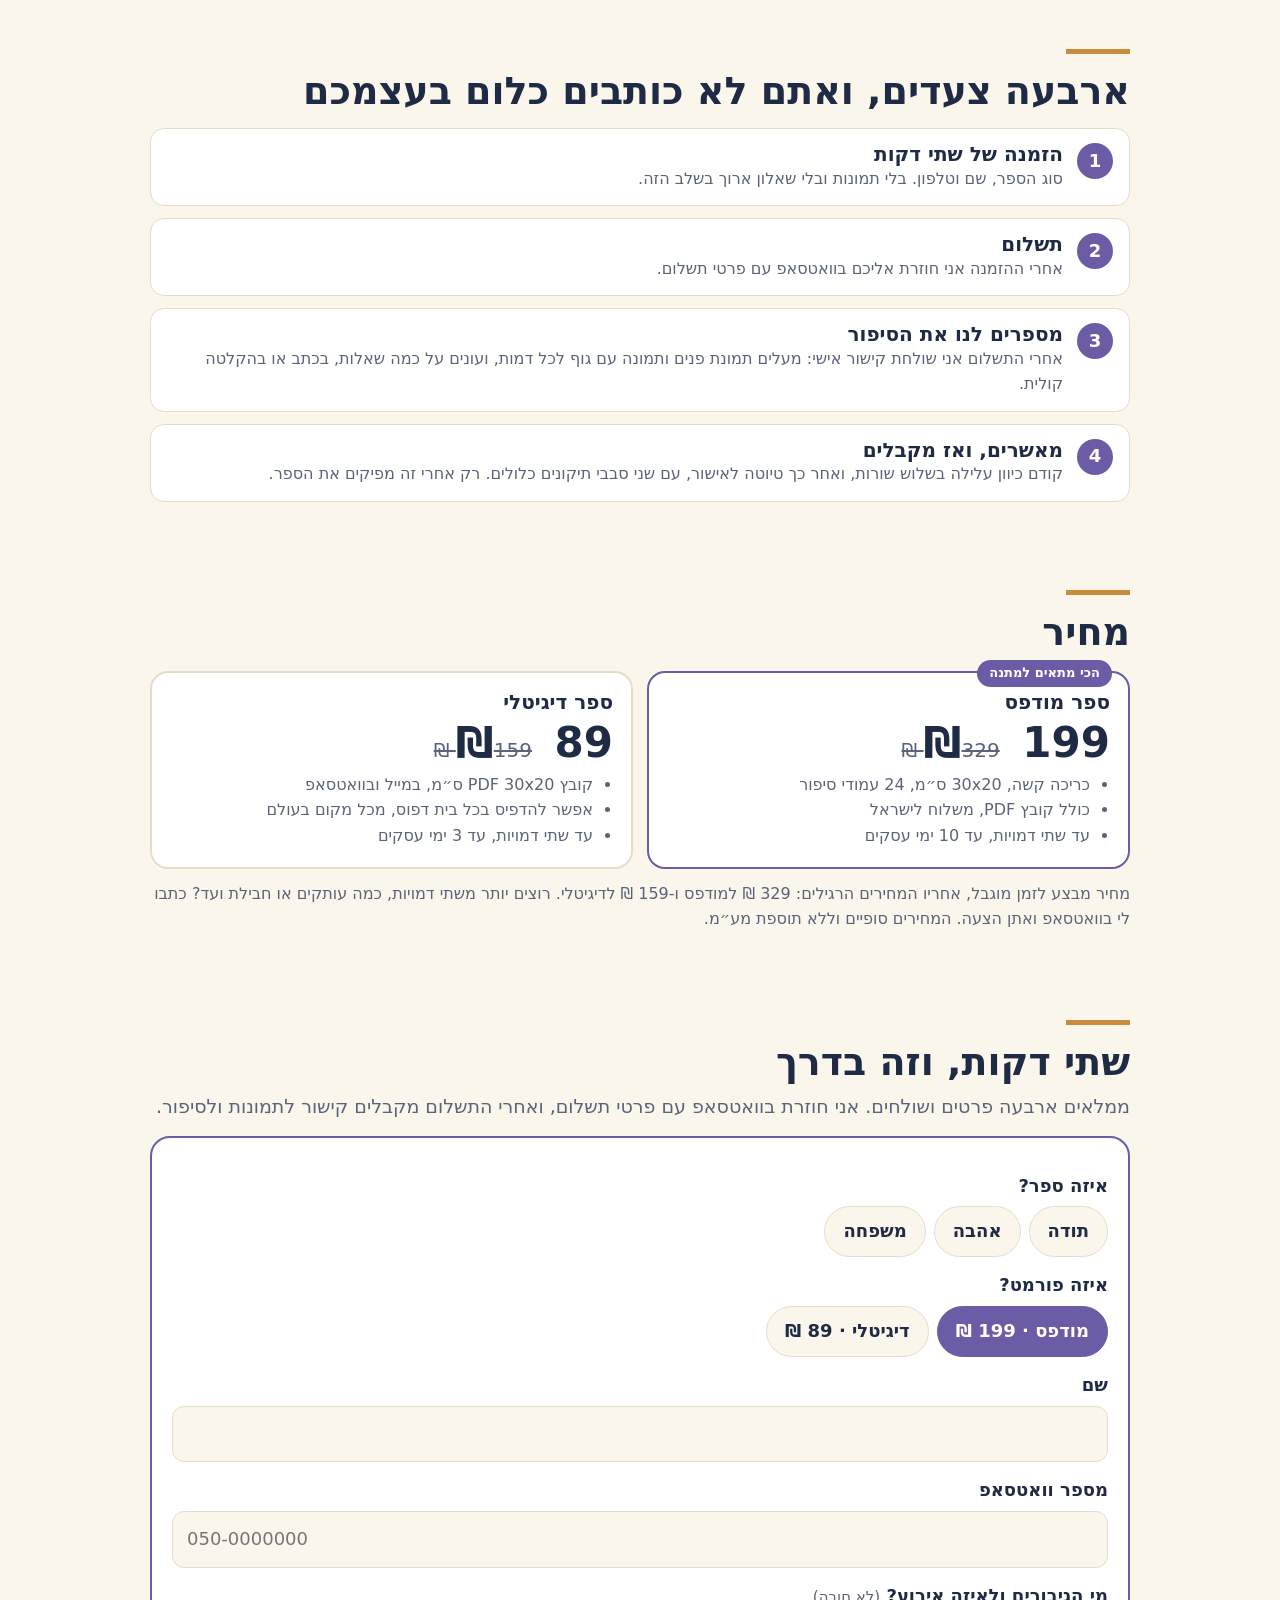
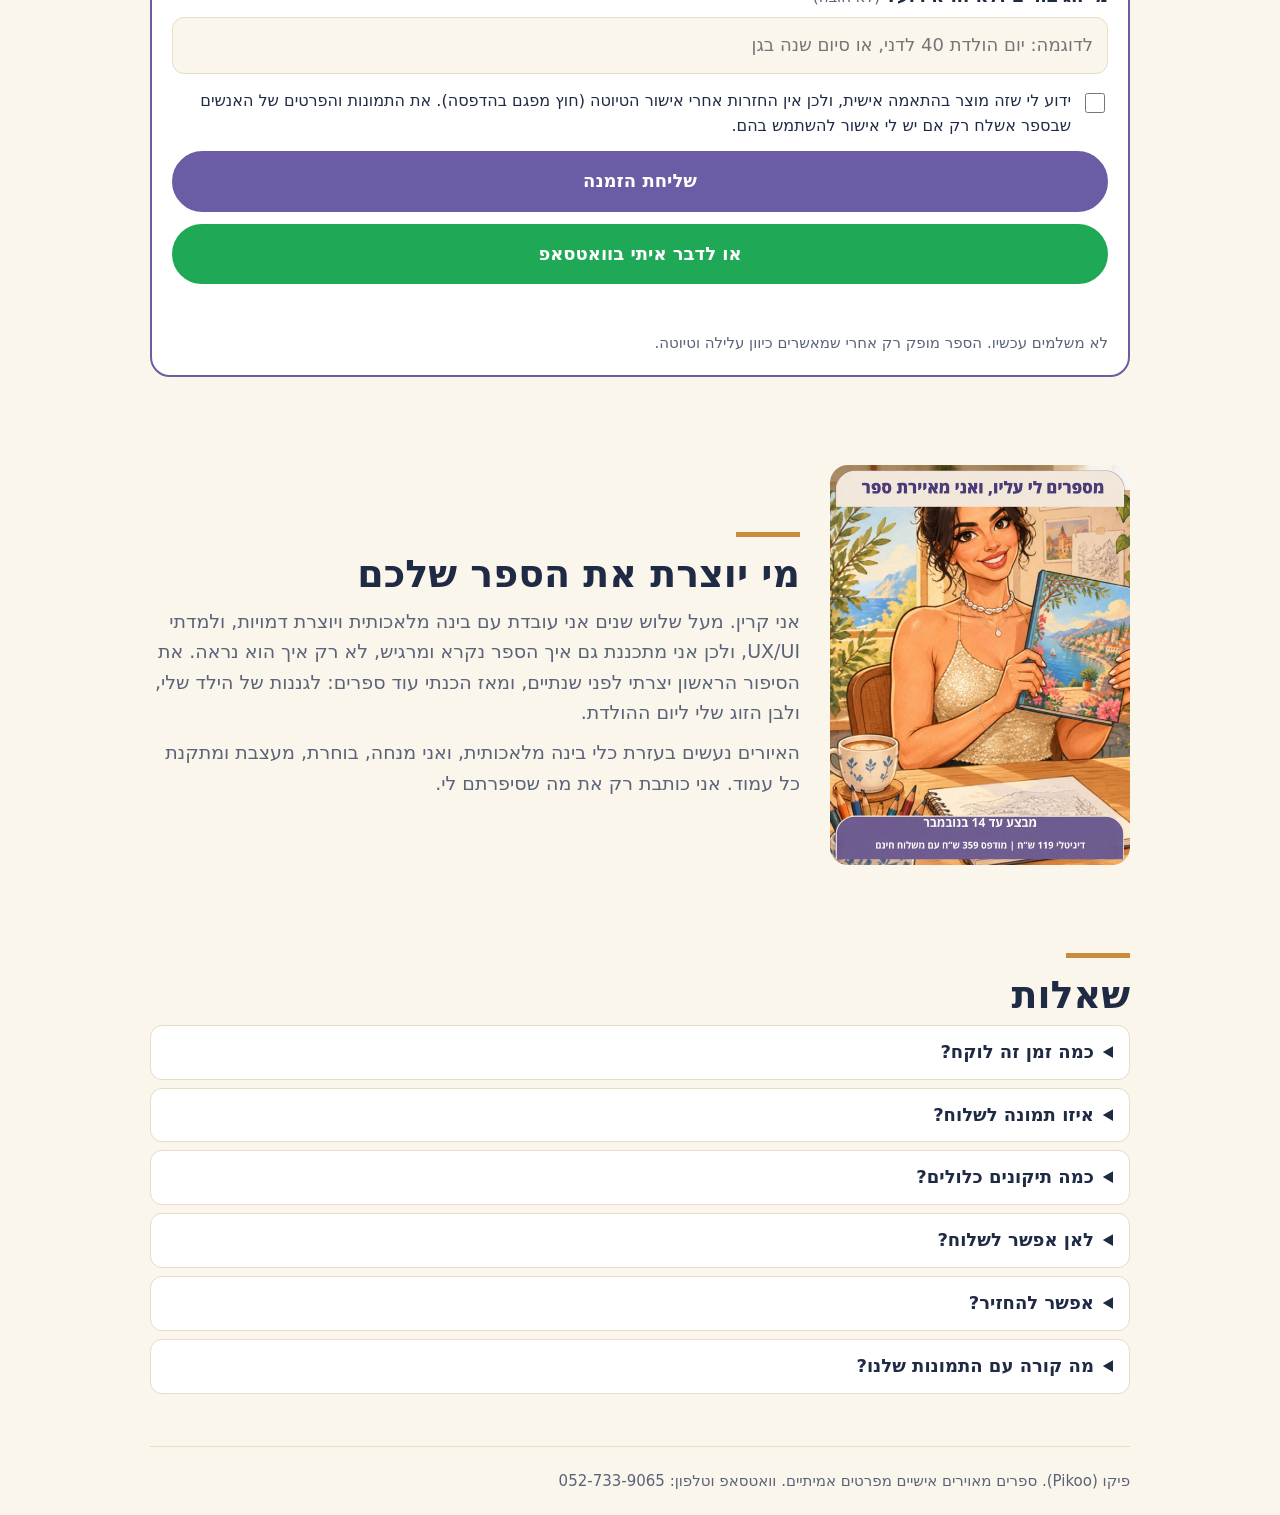
==== commit bb6de970: "Add sample books for thank-you and family lines" ====
--- a/index.html
+++ b/index.html
@@ -45,6 +45,7 @@
 .gallery{display:grid;grid-template-columns:repeat(3,1fr);gap:8px}
 .gallery img{border-radius:10px;aspect-ratio:4/3;object-fit:cover;width:100%}
 @media(max-width:759px){.gallery{display:flex;overflow-x:auto;scroll-snap-type:x mandatory;gap:10px;padding-bottom:6px}.gallery img{flex:0 0 84%;scroll-snap-align:center}}
+.more{display:grid;gap:22px;margin-top:16px}.gallery.two{grid-template-columns:1fr 1fr}@media(max-width:759px){.gallery.two{display:flex}}
 .quote{background:var(--paper);border:1.5px solid var(--line);border-radius:16px;padding:16px 18px}
 .quote q{display:block;font-size:20px;font-weight:700}
 .quote small{color:var(--muted)}
@@ -142,6 +143,22 @@
   </figure>
 </section>
 
+<section aria-labelledby="h-more">
+  <span class="bar" aria-hidden="true"></span>
+  <h2 id="h-more">גם ספרי תודה ומשפחה</h2>
+  <p class="lead" style="margin-top:8px">שתי דוגמאות לסגנון של הקווים האחרים. הדמויות בהן בדיוניות, והן רק להמחשה.</p>
+  <div class="more">
+    <figure>
+      <div class="gallery two"><img src="img/s-a1.jpg" alt="דוגמה: גננת וילדים בגינה" loading="lazy" width="900" height="675"><img src="img/s-a2.jpg" alt="דוגמה: שעת סיפור בגן" loading="lazy" width="900" height="675"></div>
+      <figcaption><b>תודה:</b> ספר לגננת, מהרגעים הקטנים של היום-יום בגן. דוגמה בדיונית.</figcaption>
+    </figure>
+    <figure>
+      <div class="gallery two"><img src="img/s-b1.jpg" alt="דוגמה: ארוחת שישי אצל סבא וסבתא" loading="lazy" width="900" height="675"><img src="img/s-b2.jpg" alt="דוגמה: סבא מספר סיפור לנכדים" loading="lazy" width="900" height="675"></div>
+      <figcaption><b>משפחה:</b> ספר לסבא וסבתא, עם הסיפור שמספרים שוב ושוב. דוגמה בדיונית.</figcaption>
+    </figure>
+  </div>
+</section>
+
 <section aria-labelledby="h-how">
   <span class="bar" aria-hidden="true"></span>
   <h2 id="h-how">ארבעה צעדים, ואתם לא כותבים כלום בעצמכם</h2>
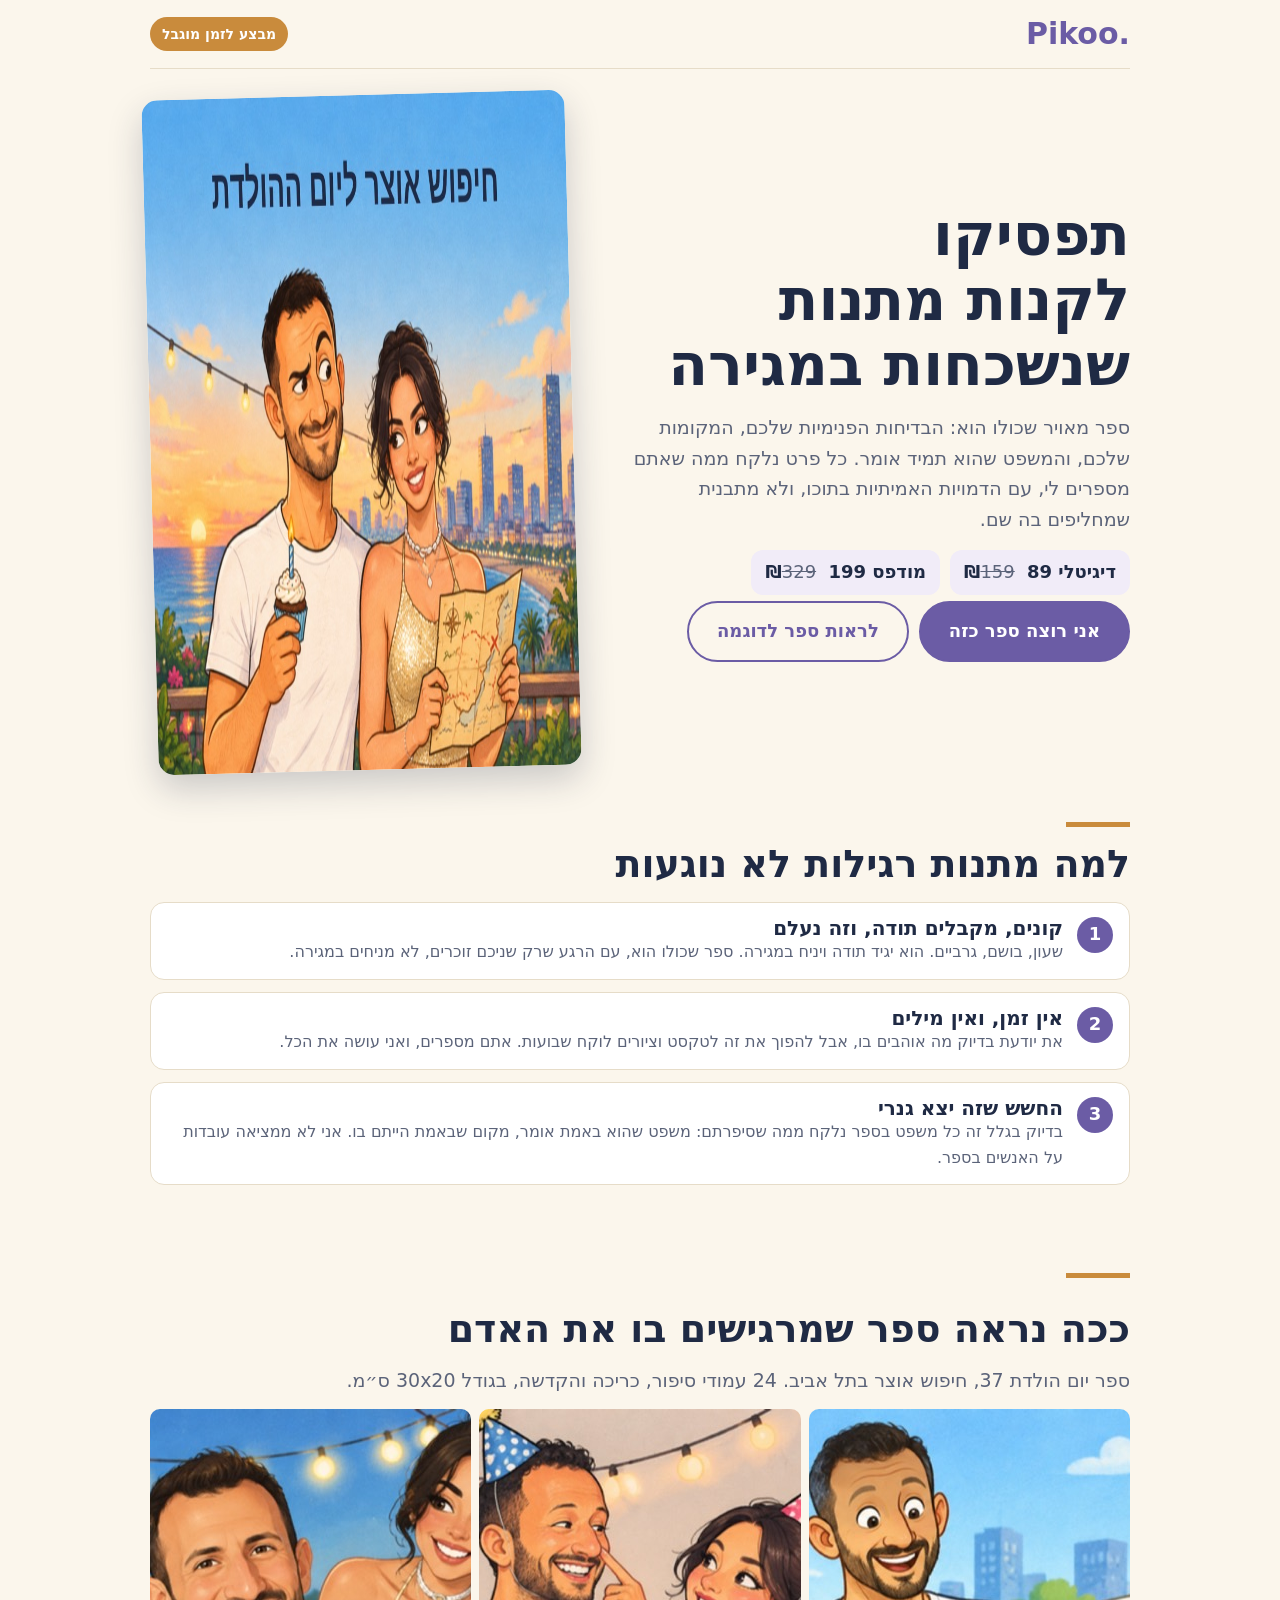
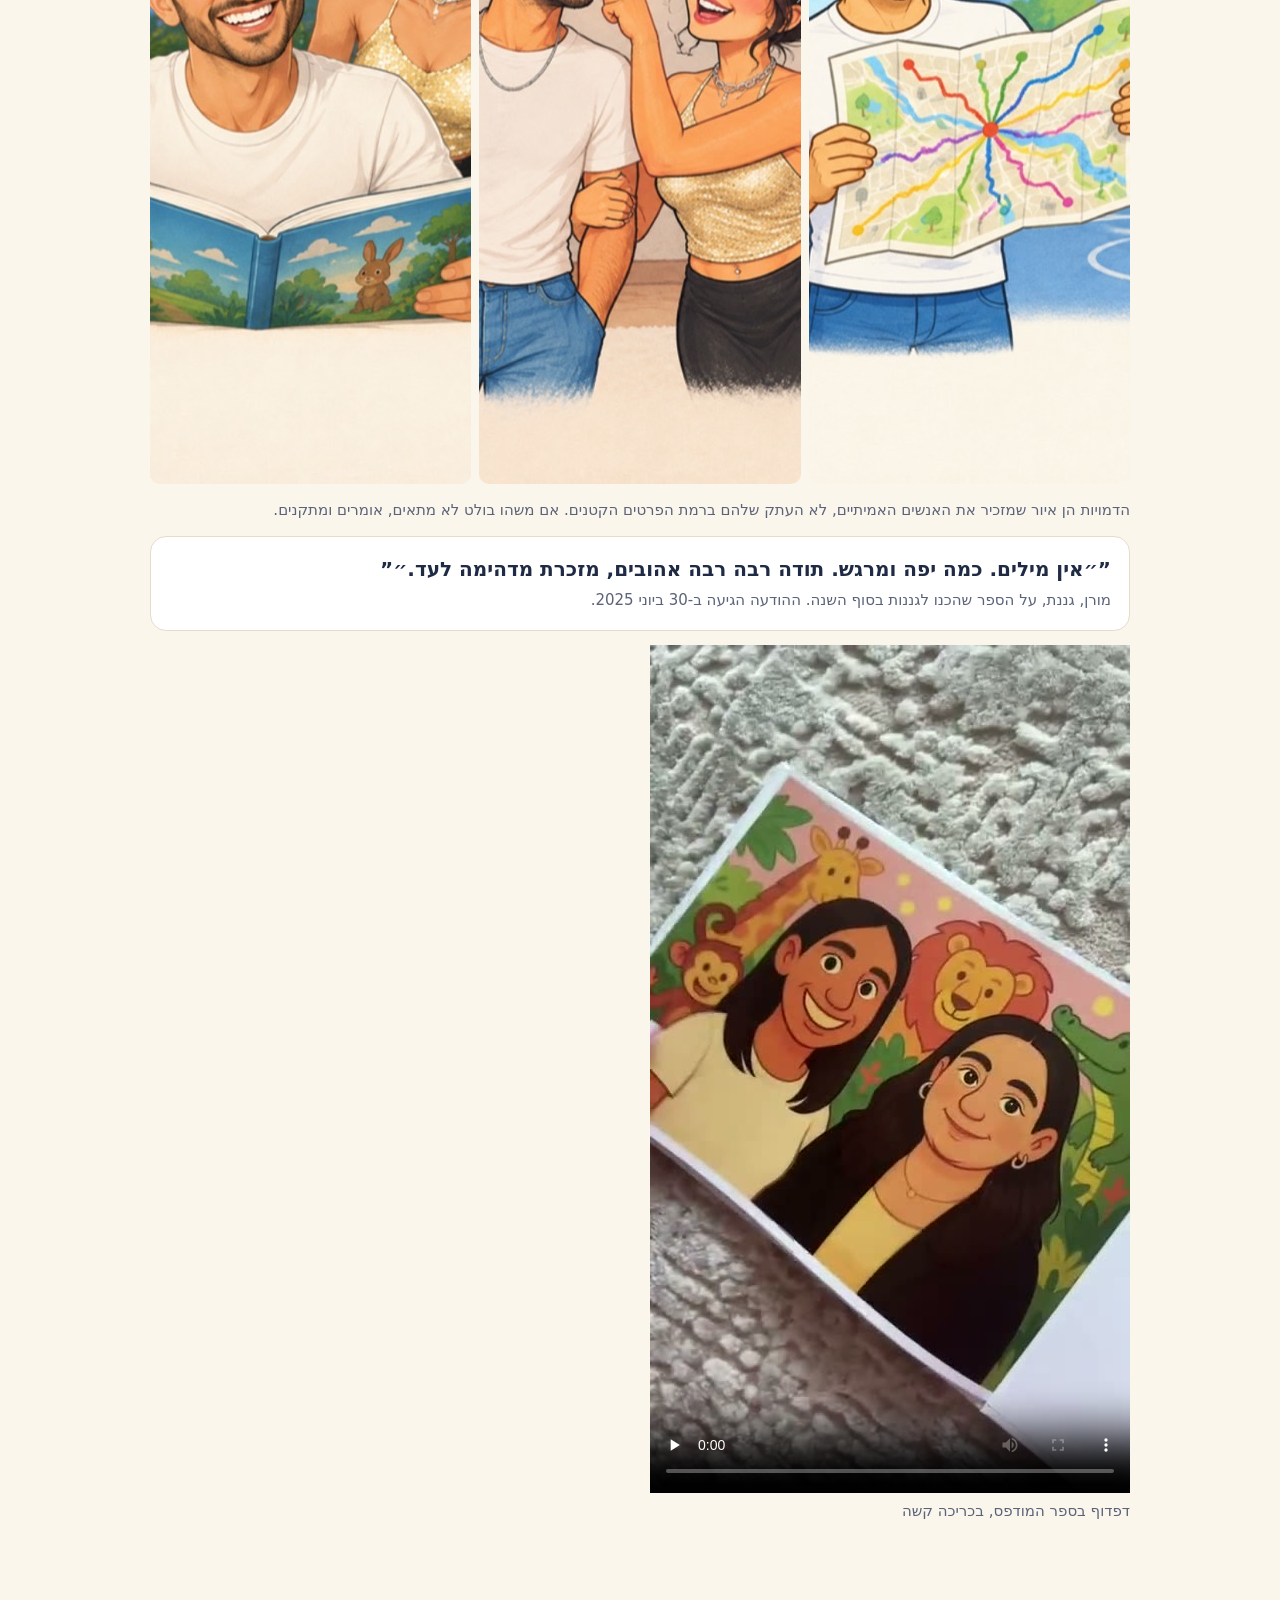
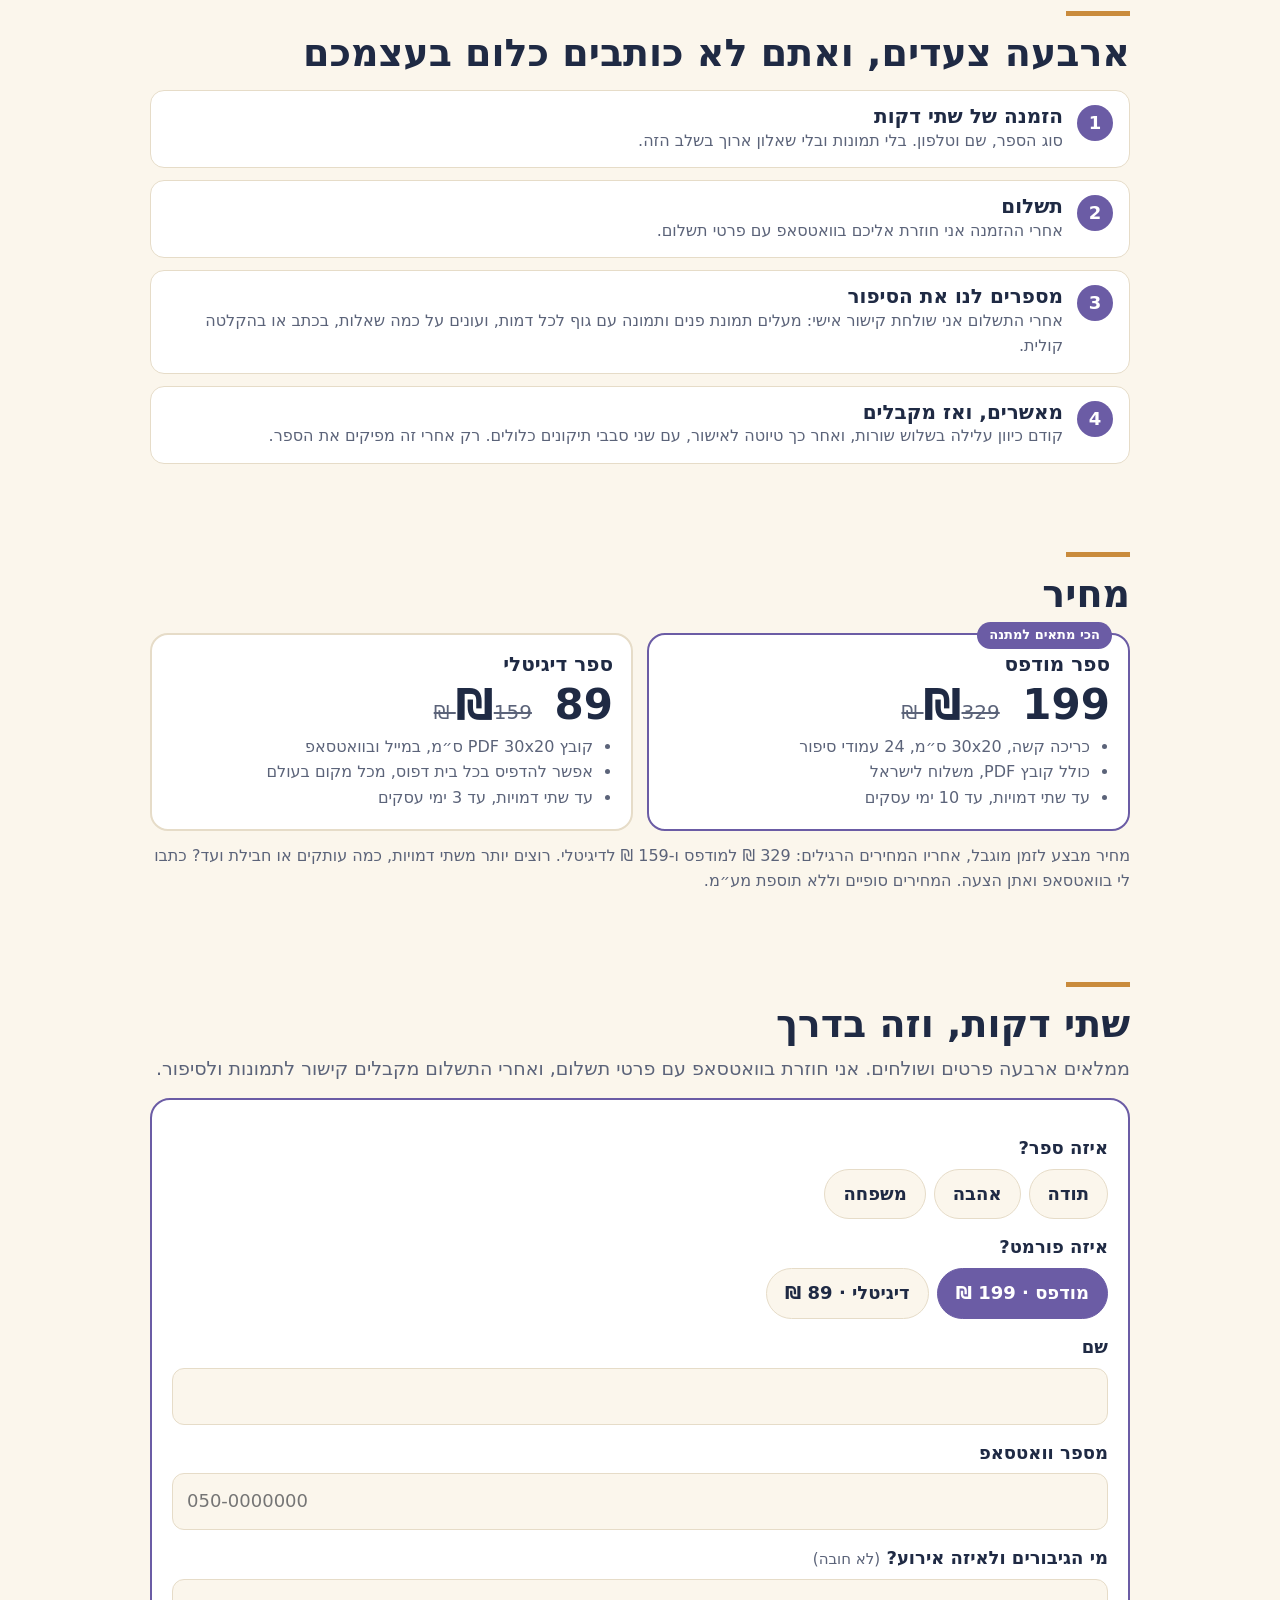
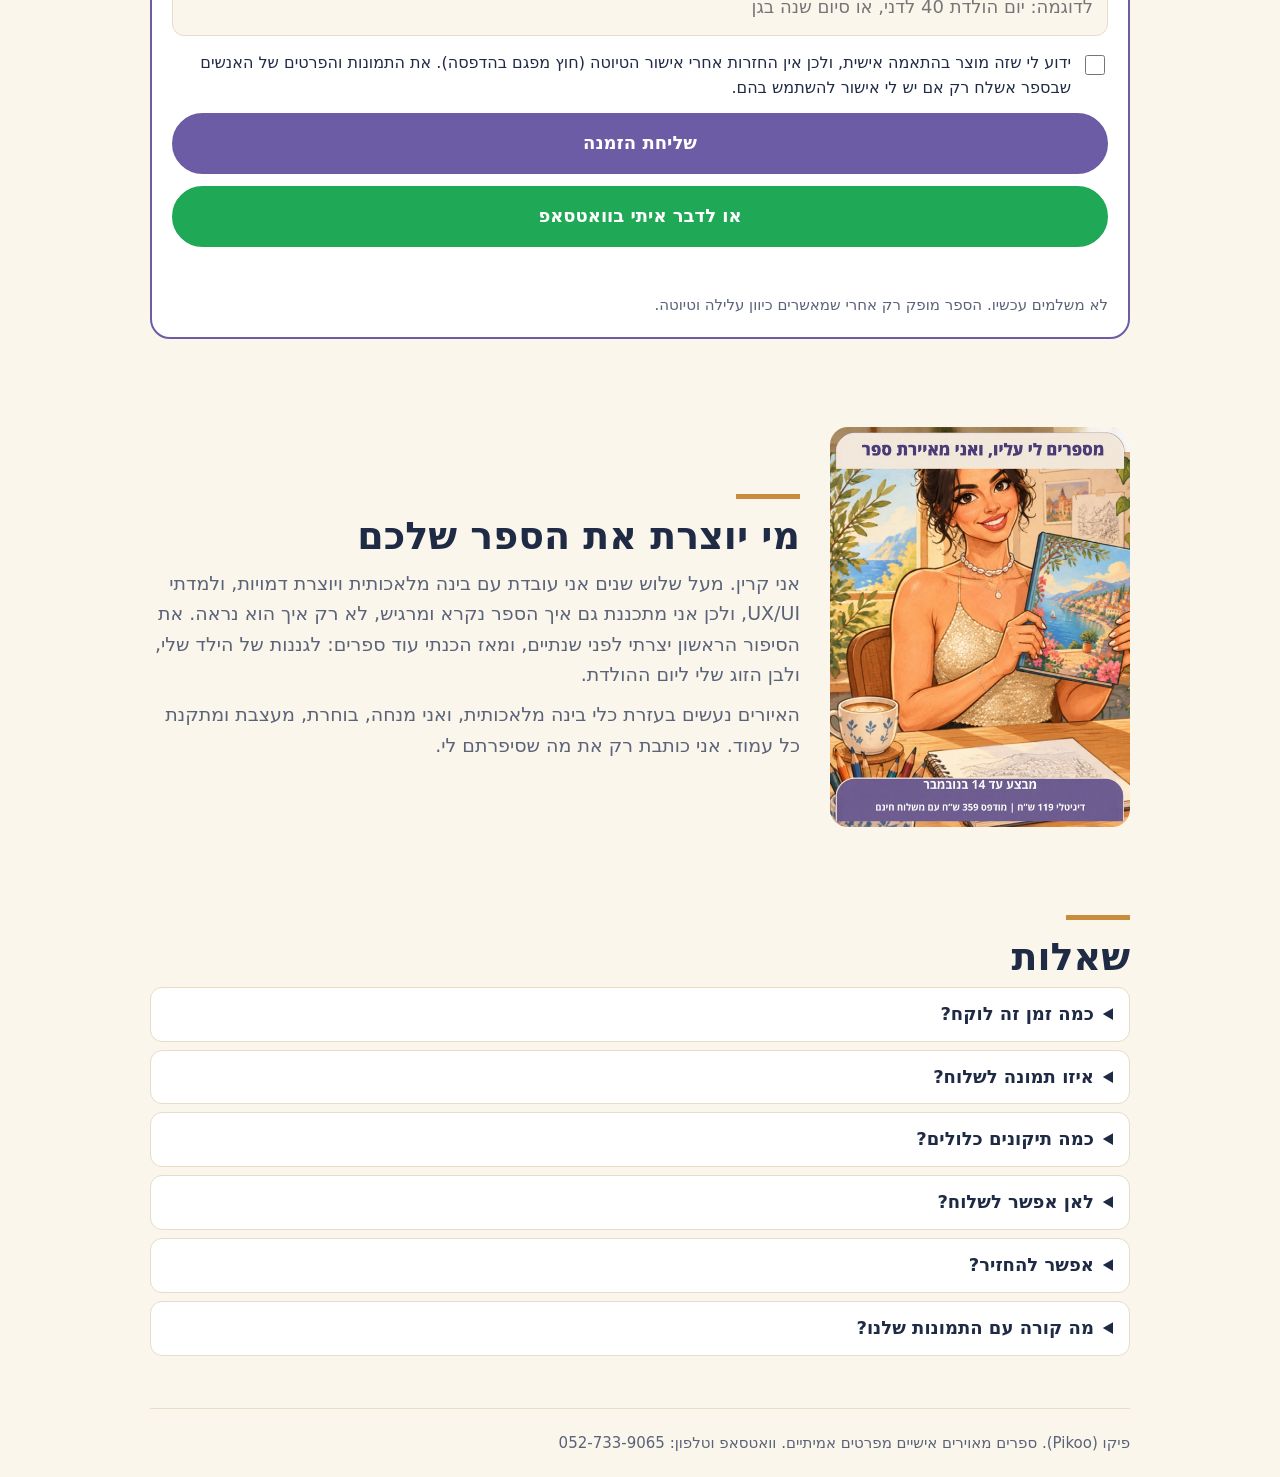
==== commit 416dfc84: "Revert "Add sample books for thank-you and family lines" This reverts commit bb6de970745ccfe396e9821" ====
--- a/index.html
+++ b/index.html
@@ -45,7 +45,6 @@
 .gallery{display:grid;grid-template-columns:repeat(3,1fr);gap:8px}
 .gallery img{border-radius:10px;aspect-ratio:4/3;object-fit:cover;width:100%}
 @media(max-width:759px){.gallery{display:flex;overflow-x:auto;scroll-snap-type:x mandatory;gap:10px;padding-bottom:6px}.gallery img{flex:0 0 84%;scroll-snap-align:center}}
-.more{display:grid;gap:22px;margin-top:16px}.gallery.two{grid-template-columns:1fr 1fr}@media(max-width:759px){.gallery.two{display:flex}}
 .quote{background:var(--paper);border:1.5px solid var(--line);border-radius:16px;padding:16px 18px}
 .quote q{display:block;font-size:20px;font-weight:700}
 .quote small{color:var(--muted)}
@@ -143,22 +142,6 @@
   </figure>
 </section>
 
-<section aria-labelledby="h-more">
-  <span class="bar" aria-hidden="true"></span>
-  <h2 id="h-more">גם ספרי תודה ומשפחה</h2>
-  <p class="lead" style="margin-top:8px">שתי דוגמאות לסגנון של הקווים האחרים. הדמויות בהן בדיוניות, והן רק להמחשה.</p>
-  <div class="more">
-    <figure>
-      <div class="gallery two"><img src="img/s-a1.jpg" alt="דוגמה: גננת וילדים בגינה" loading="lazy" width="900" height="675"><img src="img/s-a2.jpg" alt="דוגמה: שעת סיפור בגן" loading="lazy" width="900" height="675"></div>
-      <figcaption><b>תודה:</b> ספר לגננת, מהרגעים הקטנים של היום-יום בגן. דוגמה בדיונית.</figcaption>
-    </figure>
-    <figure>
-      <div class="gallery two"><img src="img/s-b1.jpg" alt="דוגמה: ארוחת שישי אצל סבא וסבתא" loading="lazy" width="900" height="675"><img src="img/s-b2.jpg" alt="דוגמה: סבא מספר סיפור לנכדים" loading="lazy" width="900" height="675"></div>
-      <figcaption><b>משפחה:</b> ספר לסבא וסבתא, עם הסיפור שמספרים שוב ושוב. דוגמה בדיונית.</figcaption>
-    </figure>
-  </div>
-</section>
-
 <section aria-labelledby="h-how">
   <span class="bar" aria-hidden="true"></span>
   <h2 id="h-how">ארבעה צעדים, ואתם לא כותבים כלום בעצמכם</h2>
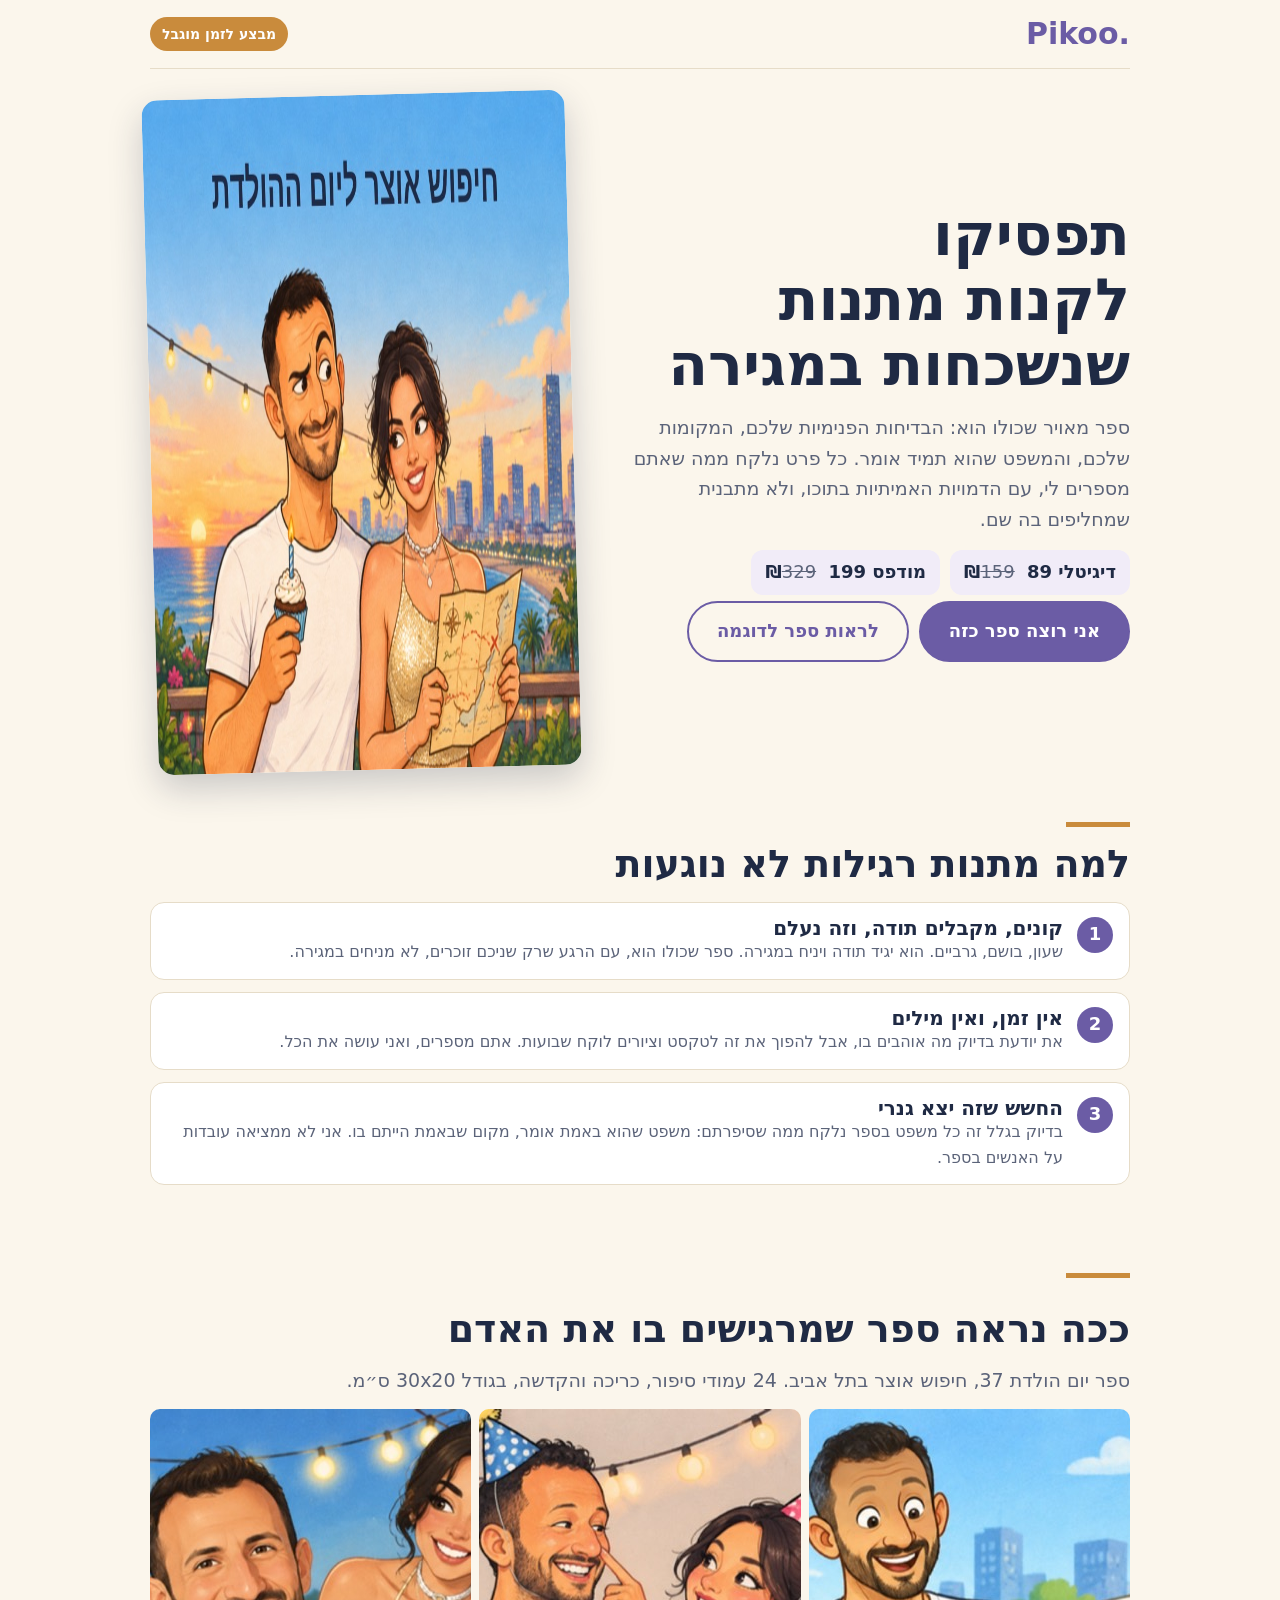
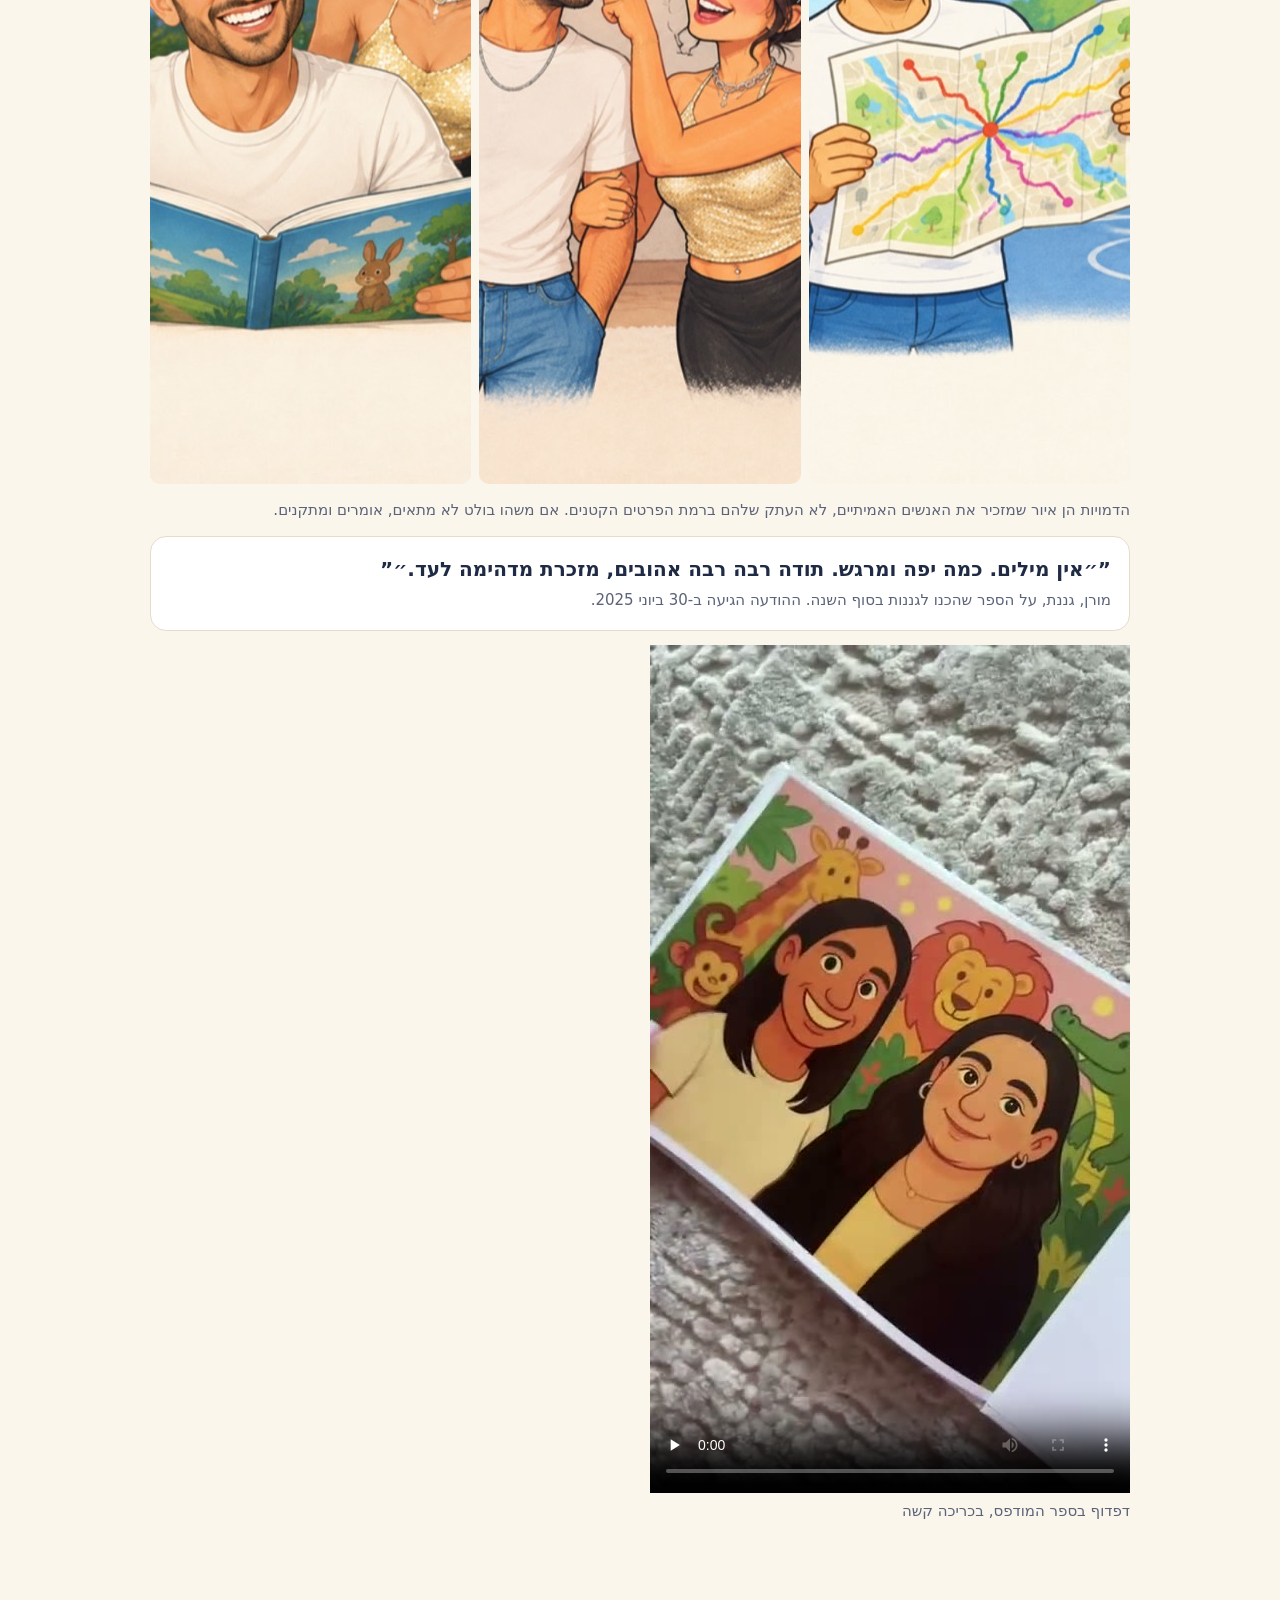
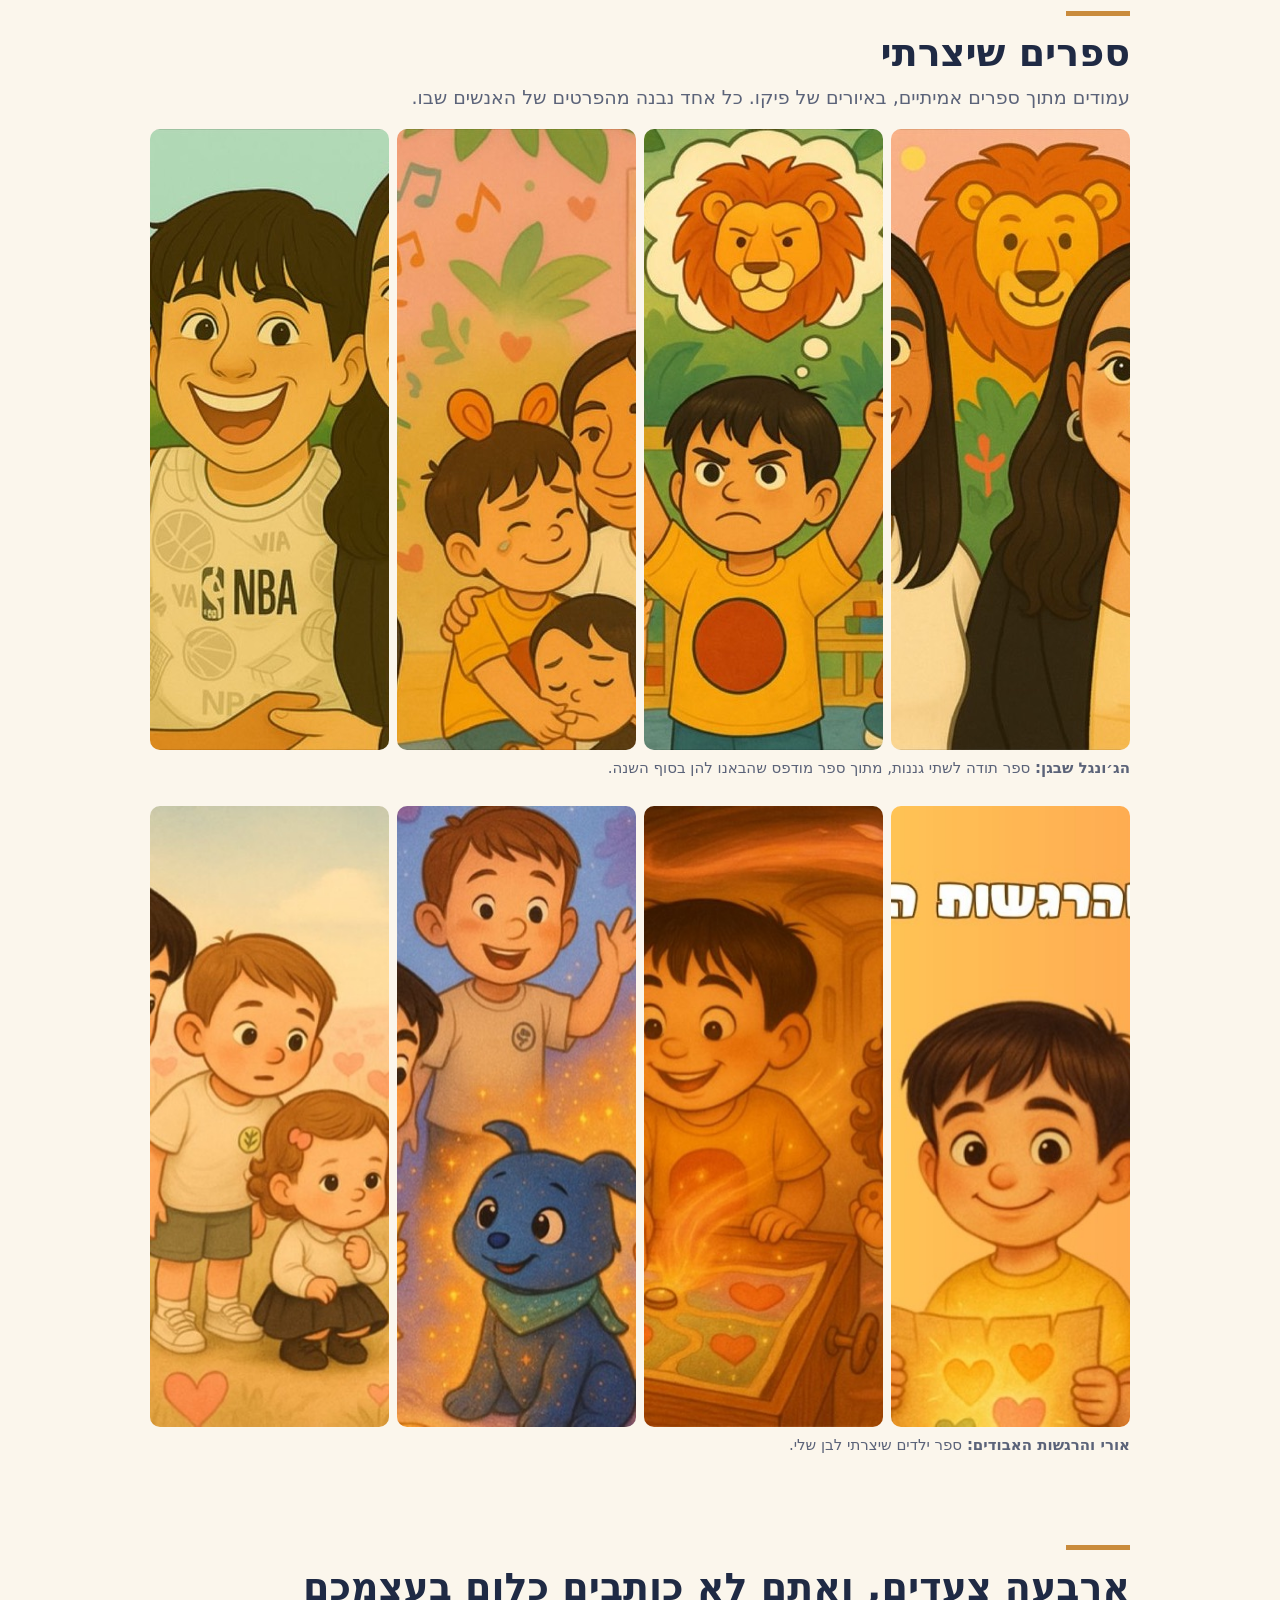
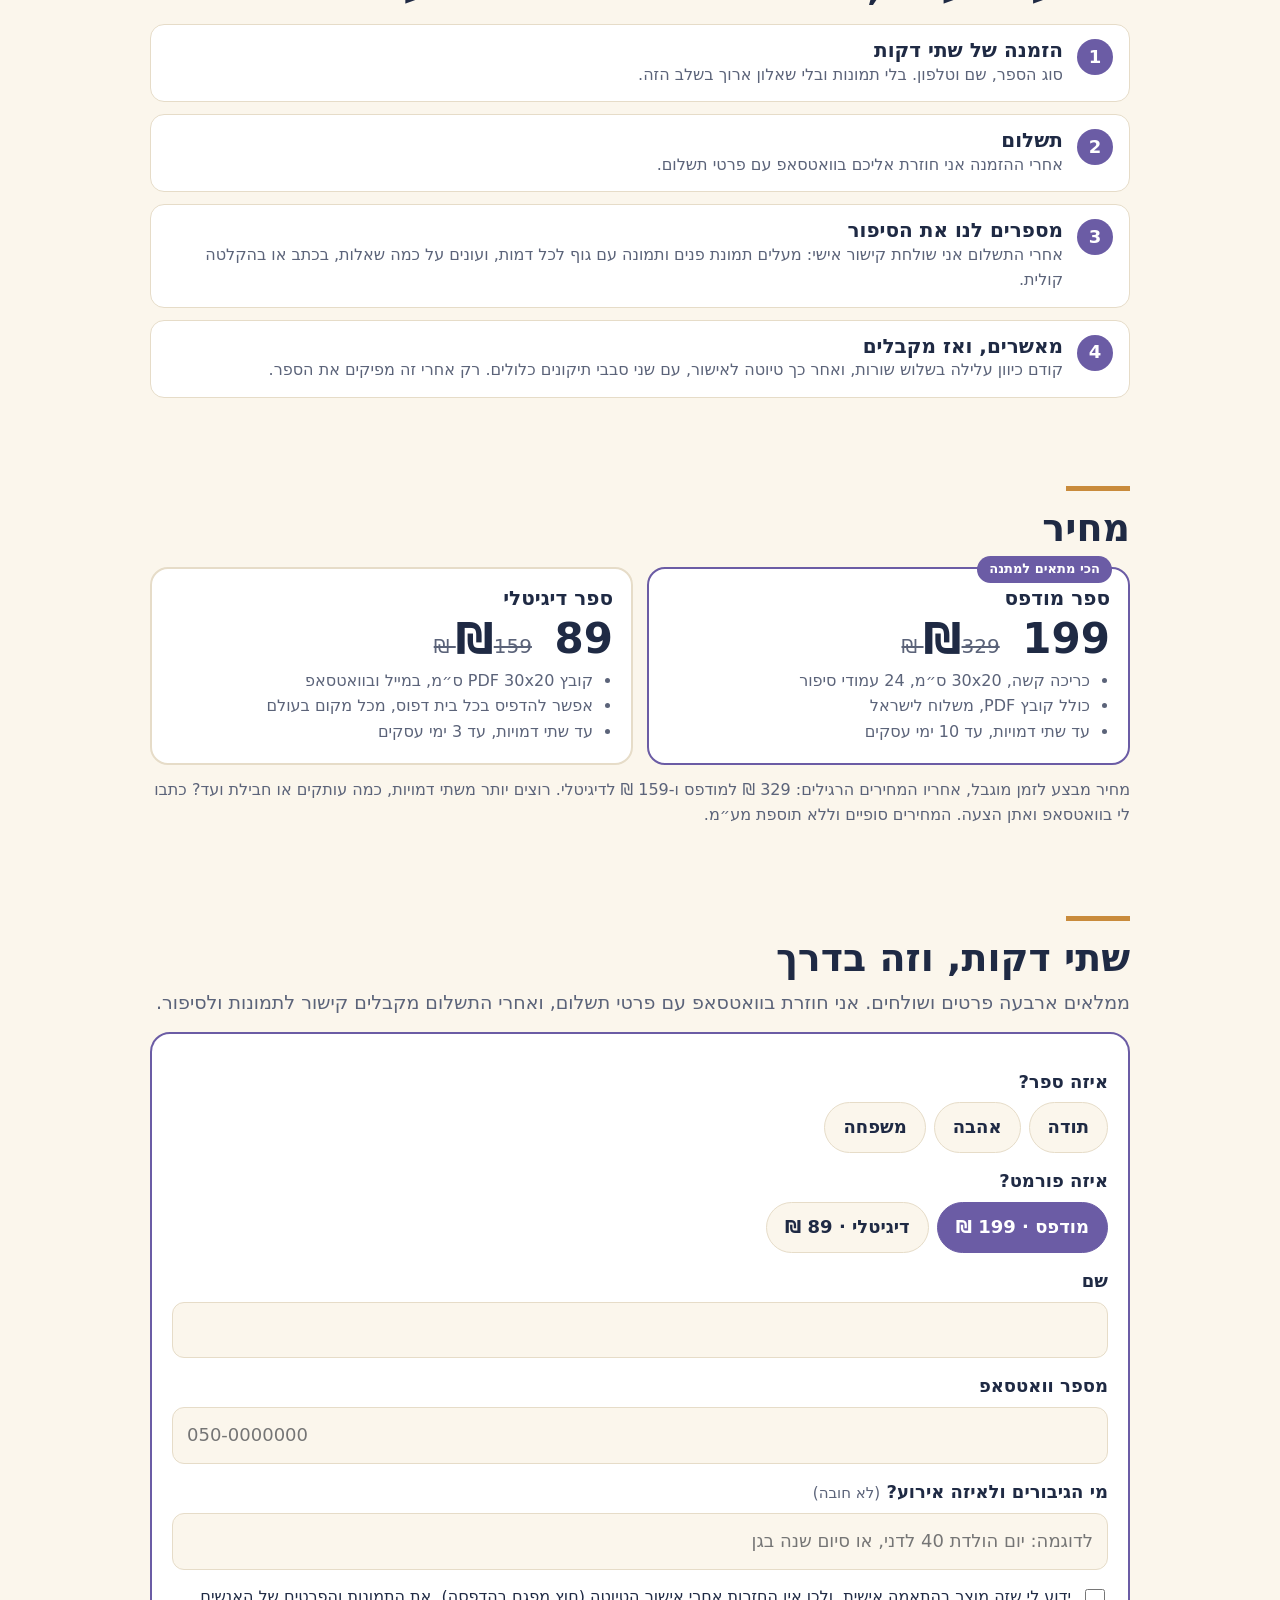
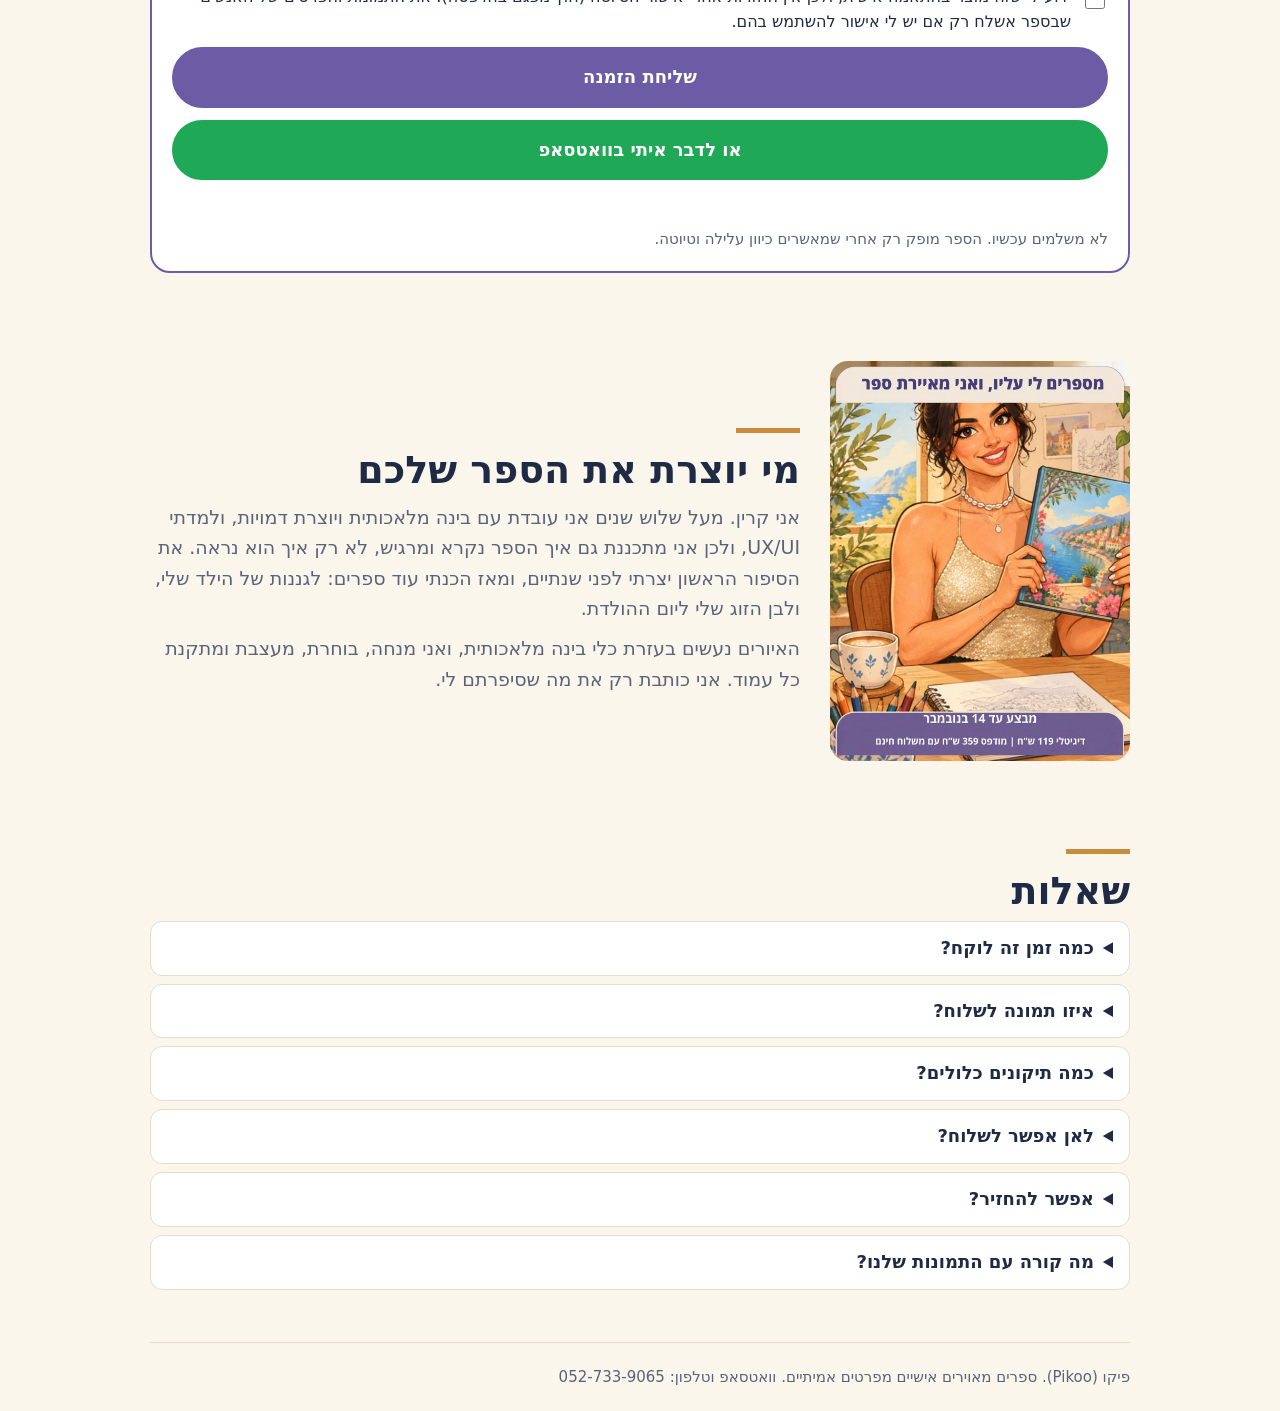
==== commit a9f38244: "Add real books gallery (teachers book, Uri's book)" ====
--- a/index.html
+++ b/index.html
@@ -45,6 +45,7 @@
 .gallery{display:grid;grid-template-columns:repeat(3,1fr);gap:8px}
 .gallery img{border-radius:10px;aspect-ratio:4/3;object-fit:cover;width:100%}
 @media(max-width:759px){.gallery{display:flex;overflow-x:auto;scroll-snap-type:x mandatory;gap:10px;padding-bottom:6px}.gallery img{flex:0 0 84%;scroll-snap-align:center}}
+.more{display:grid;gap:26px;margin-top:16px}.gallery.four{grid-template-columns:repeat(4,1fr)}@media(max-width:759px){.gallery.four{display:flex}}
 .quote{background:var(--paper);border:1.5px solid var(--line);border-radius:16px;padding:16px 18px}
 .quote q{display:block;font-size:20px;font-weight:700}
 .quote small{color:var(--muted)}
@@ -142,6 +143,22 @@
   </figure>
 </section>
 
+<section aria-labelledby="h-books">
+  <span class="bar" aria-hidden="true"></span>
+  <h2 id="h-books">ספרים שיצרתי</h2>
+  <p class="lead" style="margin-top:8px">עמודים מתוך ספרים אמיתיים, באיורים של פיקו. כל אחד נבנה מהפרטים של האנשים שבו.</p>
+  <div class="more">
+    <figure>
+      <div class="gallery four"><img src="img/t02.jpg" alt="מורן ורינת בג׳ונגל" loading="lazy" width="900" height="621"><img src="img/t05.jpg" alt="הילדים חוגגים" loading="lazy" width="900" height="621"><img src="img/t09.jpg" alt="גננת מחבקת ילדים" loading="lazy" width="900" height="621"><img src="img/t13.jpg" alt="ילד עם שתי הגננות" loading="lazy" width="900" height="621"></div>
+      <figcaption><b>הג׳ונגל שבגן:</b> ספר תודה לשתי גננות, מתוך ספר מודפס שהבאנו להן בסוף השנה.</figcaption>
+    </figure>
+    <figure>
+      <div class="gallery four"><img src="img/u01.jpg" alt="כריכה: אורי והרגשות האבודים" loading="lazy" width="900" height="621"><img src="img/u05.jpg" alt="עמוד מהספר" loading="lazy" width="900" height="621"><img src="img/u09.jpg" alt="עמוד מהספר" loading="lazy" width="900" height="621"><img src="img/u15.jpg" alt="עמוד מהספר" loading="lazy" width="900" height="621"></div>
+      <figcaption><b>אורי והרגשות האבודים:</b> ספר ילדים שיצרתי לבן שלי.</figcaption>
+    </figure>
+  </div>
+</section>
+
 <section aria-labelledby="h-how">
   <span class="bar" aria-hidden="true"></span>
   <h2 id="h-how">ארבעה צעדים, ואתם לא כותבים כלום בעצמכם</h2>
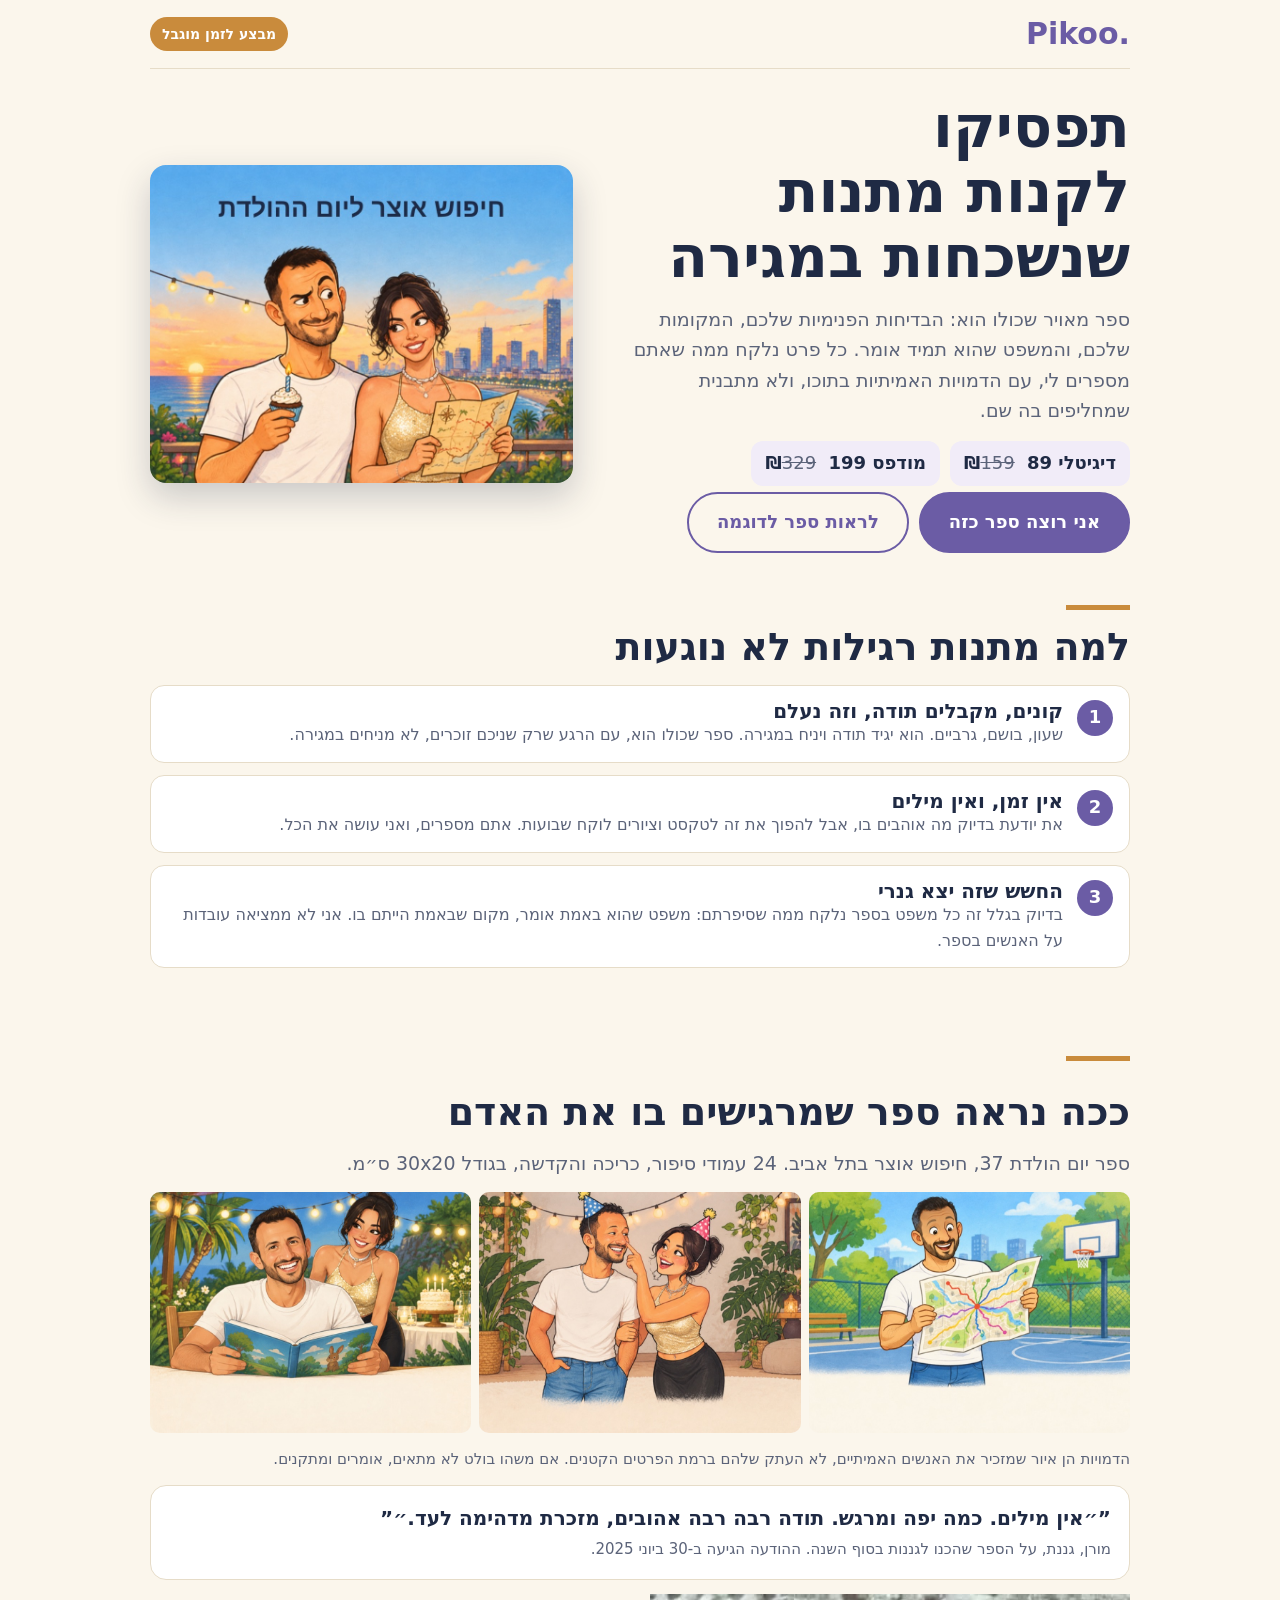
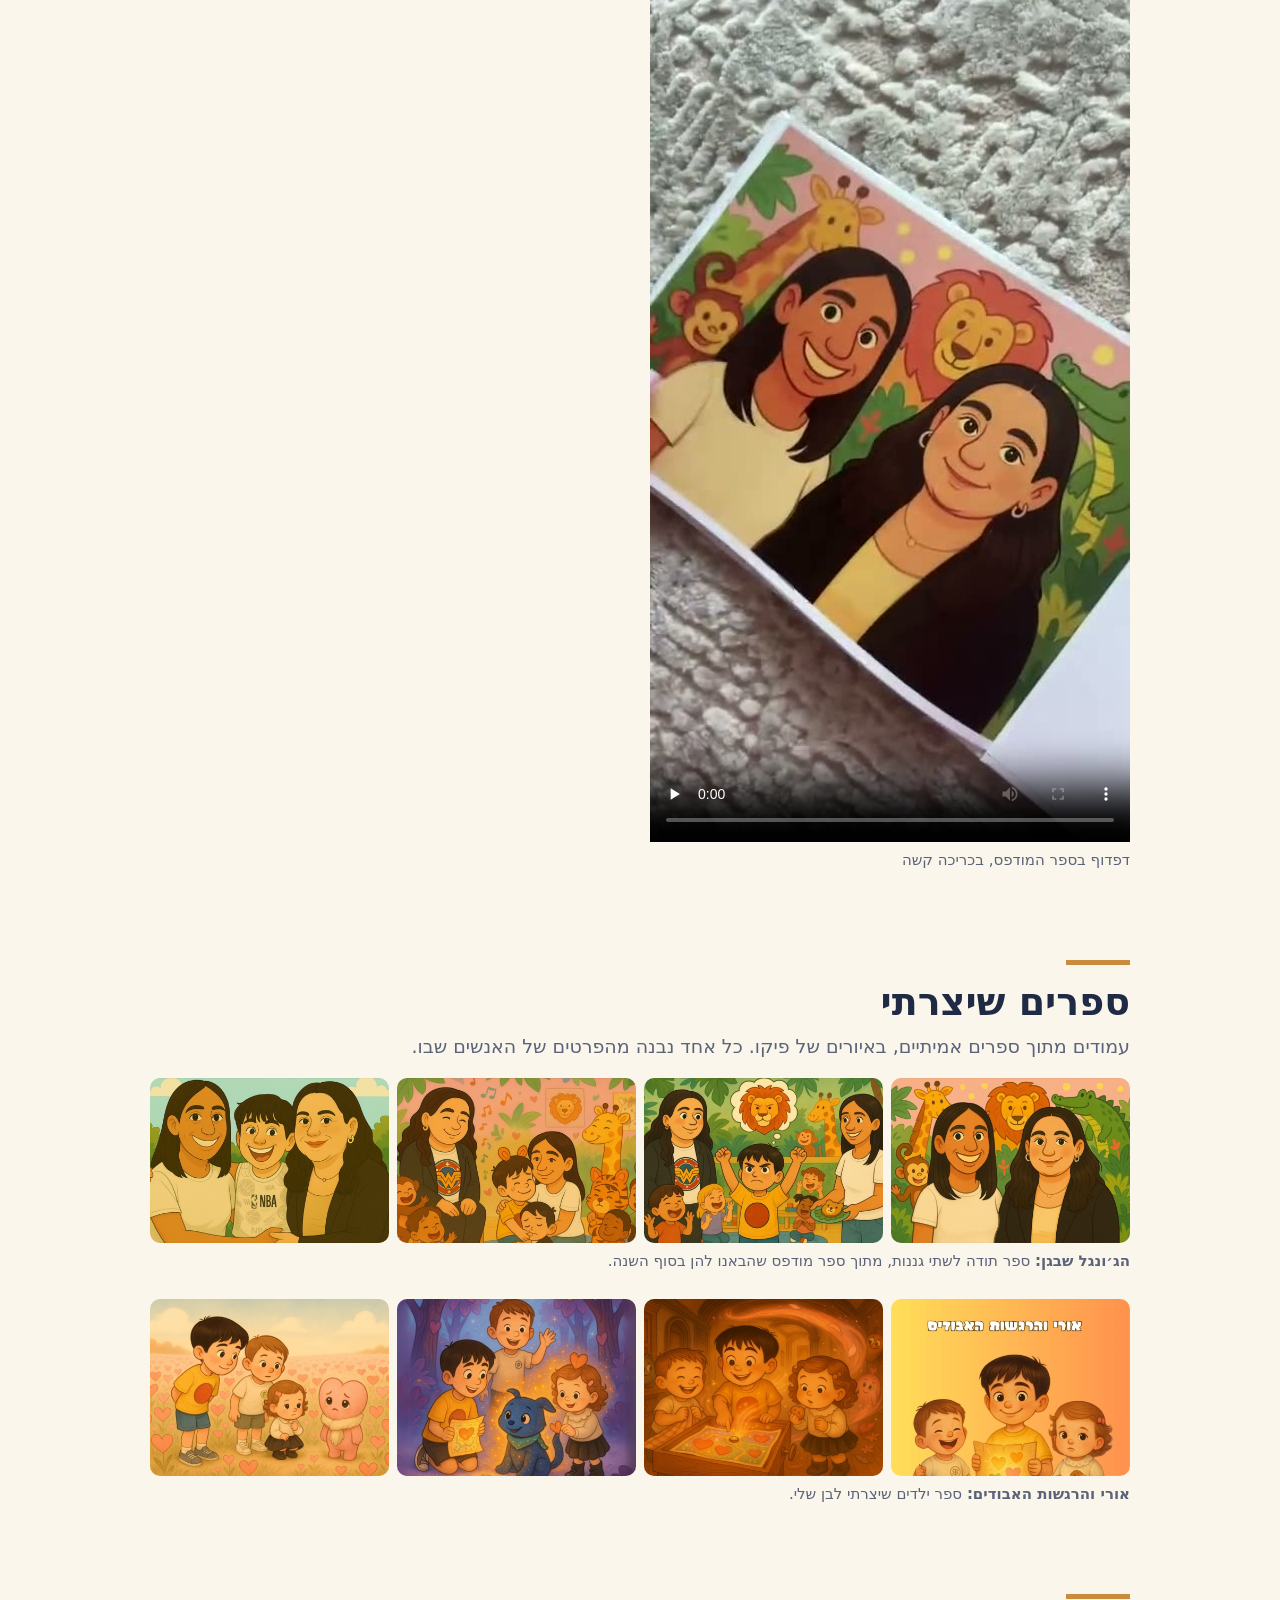
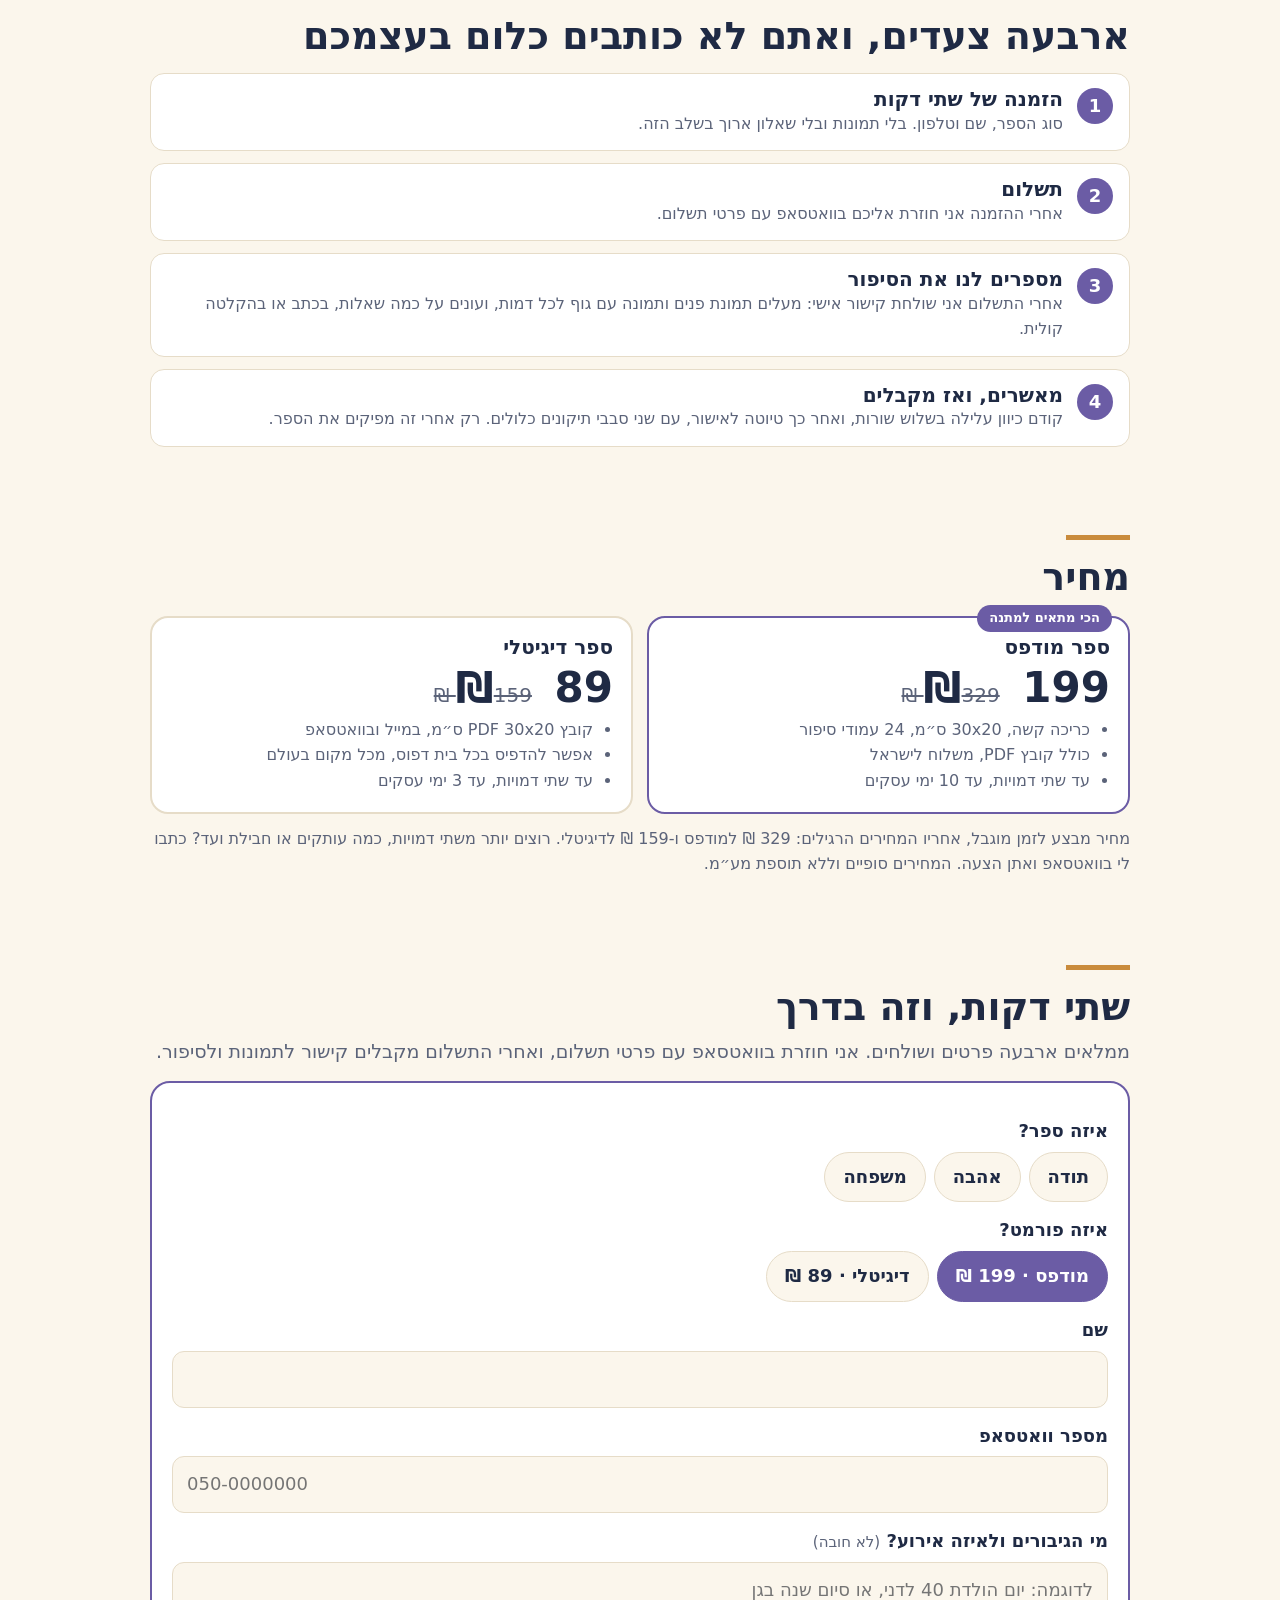
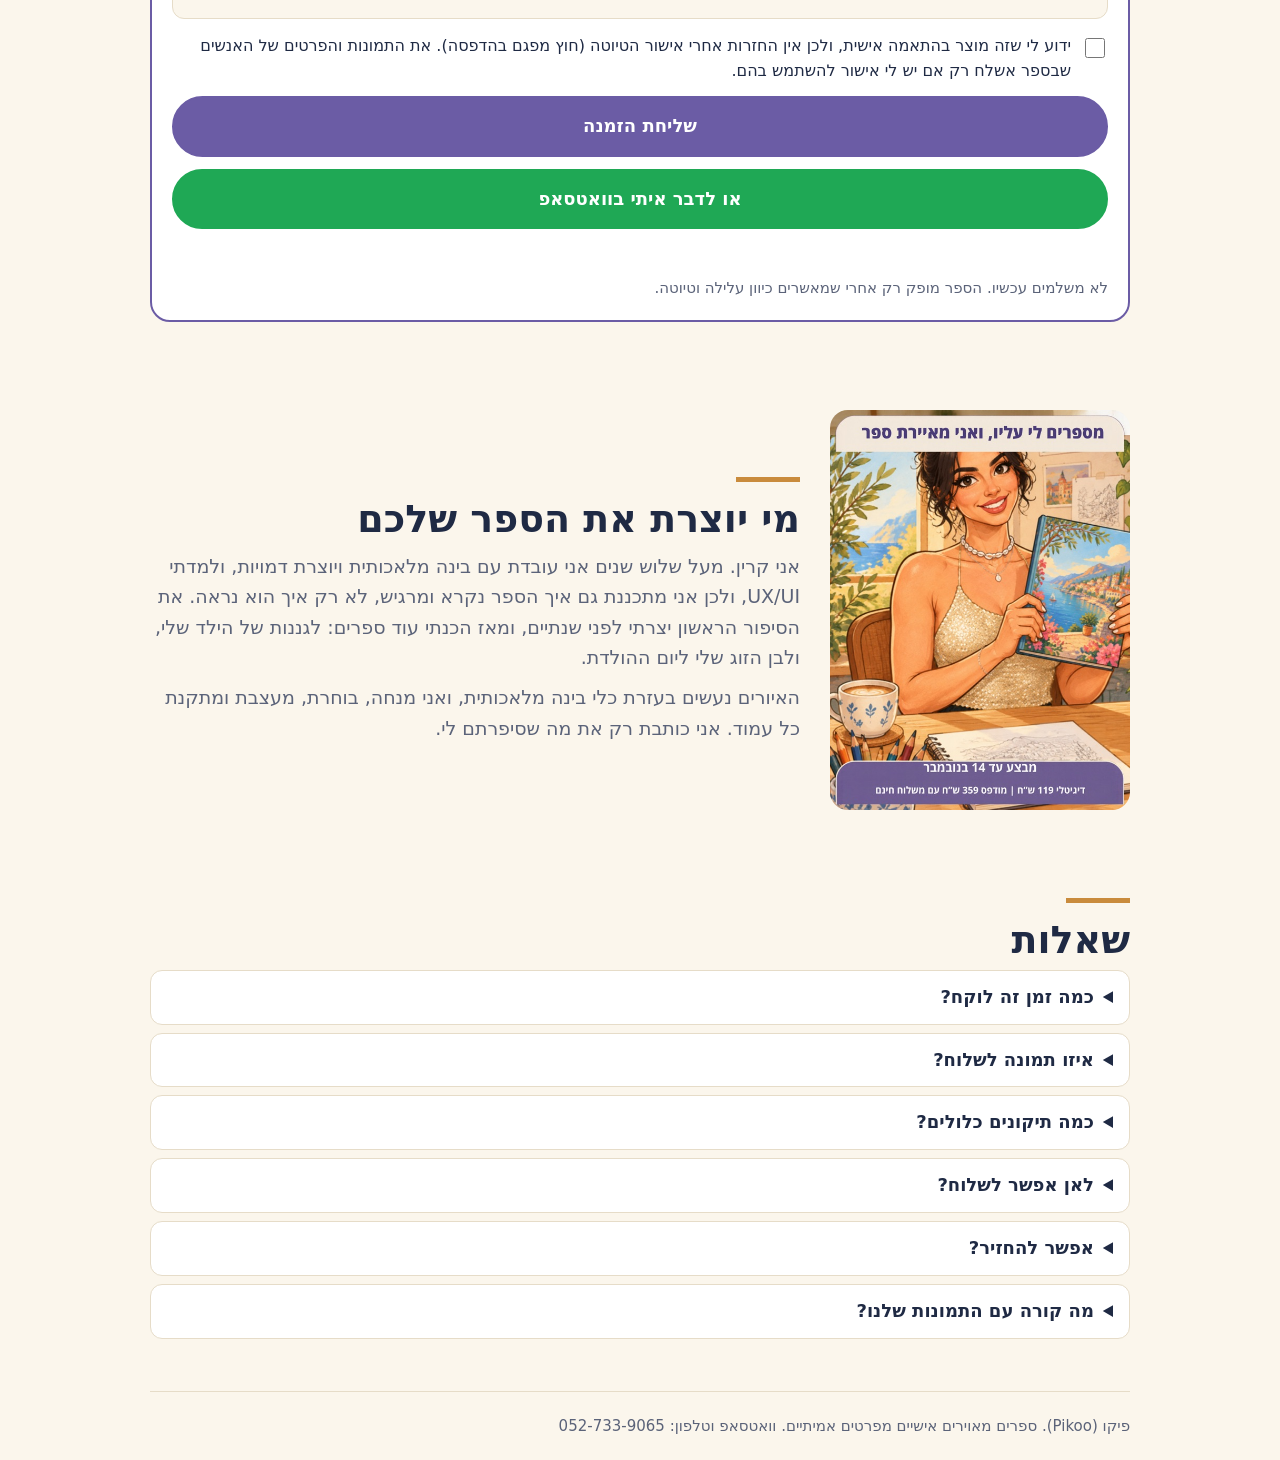
==== commit ab08a1d0: "Fix stretched images: keep natural aspect ratio" ====
--- a/index.html
+++ b/index.html
@@ -17,7 +17,7 @@
 *{box-sizing:border-box}
 html{scroll-behavior:smooth}
 body{margin:0;background:var(--bg);color:var(--ink);font:18px/1.6 system-ui,-apple-system,"Segoe UI","Assistant",Arial,sans-serif;padding:0 16px 84px}
-img,video{max-width:100%;display:block}
+img,video{max-width:100%;height:auto;display:block}
 .wrap{max-width:980px;margin:0 auto}
 h1,h2,h3{line-height:1.12;margin:0;font-weight:800;text-wrap:balance}
 h1{font-size:clamp(34px,8vw,58px)}
@@ -35,7 +35,7 @@
 .btn.wa{background:var(--wa);border-color:var(--wa);color:#fff}
 .btn:disabled{opacity:.6;cursor:wait}
 .hero{display:grid;gap:22px;padding-block:26px 8px}
-.hero img.cover{border-radius:16px;box-shadow:0 14px 34px rgba(31,42,68,.22);transform:rotate(-1.5deg);width:100%}
+.hero img.cover{border-radius:16px;box-shadow:0 14px 34px rgba(31,42,68,.22);width:100%;height:auto}
 .offer{display:flex;gap:10px;flex-wrap:wrap}
 .offer span{background:var(--soft);border-radius:12px;padding:8px 14px;font-weight:700}
 .offer s{color:var(--muted);font-weight:400;margin-inline-start:6px}
@@ -43,7 +43,7 @@
 .count{font-weight:800;color:var(--warn)}
 .proof{display:grid;gap:14px}
 .gallery{display:grid;grid-template-columns:repeat(3,1fr);gap:8px}
-.gallery img{border-radius:10px;aspect-ratio:4/3;object-fit:cover;width:100%}
+.gallery img{border-radius:10px;width:100%;height:auto}
 @media(max-width:759px){.gallery{display:flex;overflow-x:auto;scroll-snap-type:x mandatory;gap:10px;padding-bottom:6px}.gallery img{flex:0 0 84%;scroll-snap-align:center}}
 .more{display:grid;gap:26px;margin-top:16px}.gallery.four{grid-template-columns:repeat(4,1fr)}@media(max-width:759px){.gallery.four{display:flex}}
 .quote{background:var(--paper);border:1.5px solid var(--line);border-radius:16px;padding:16px 18px}
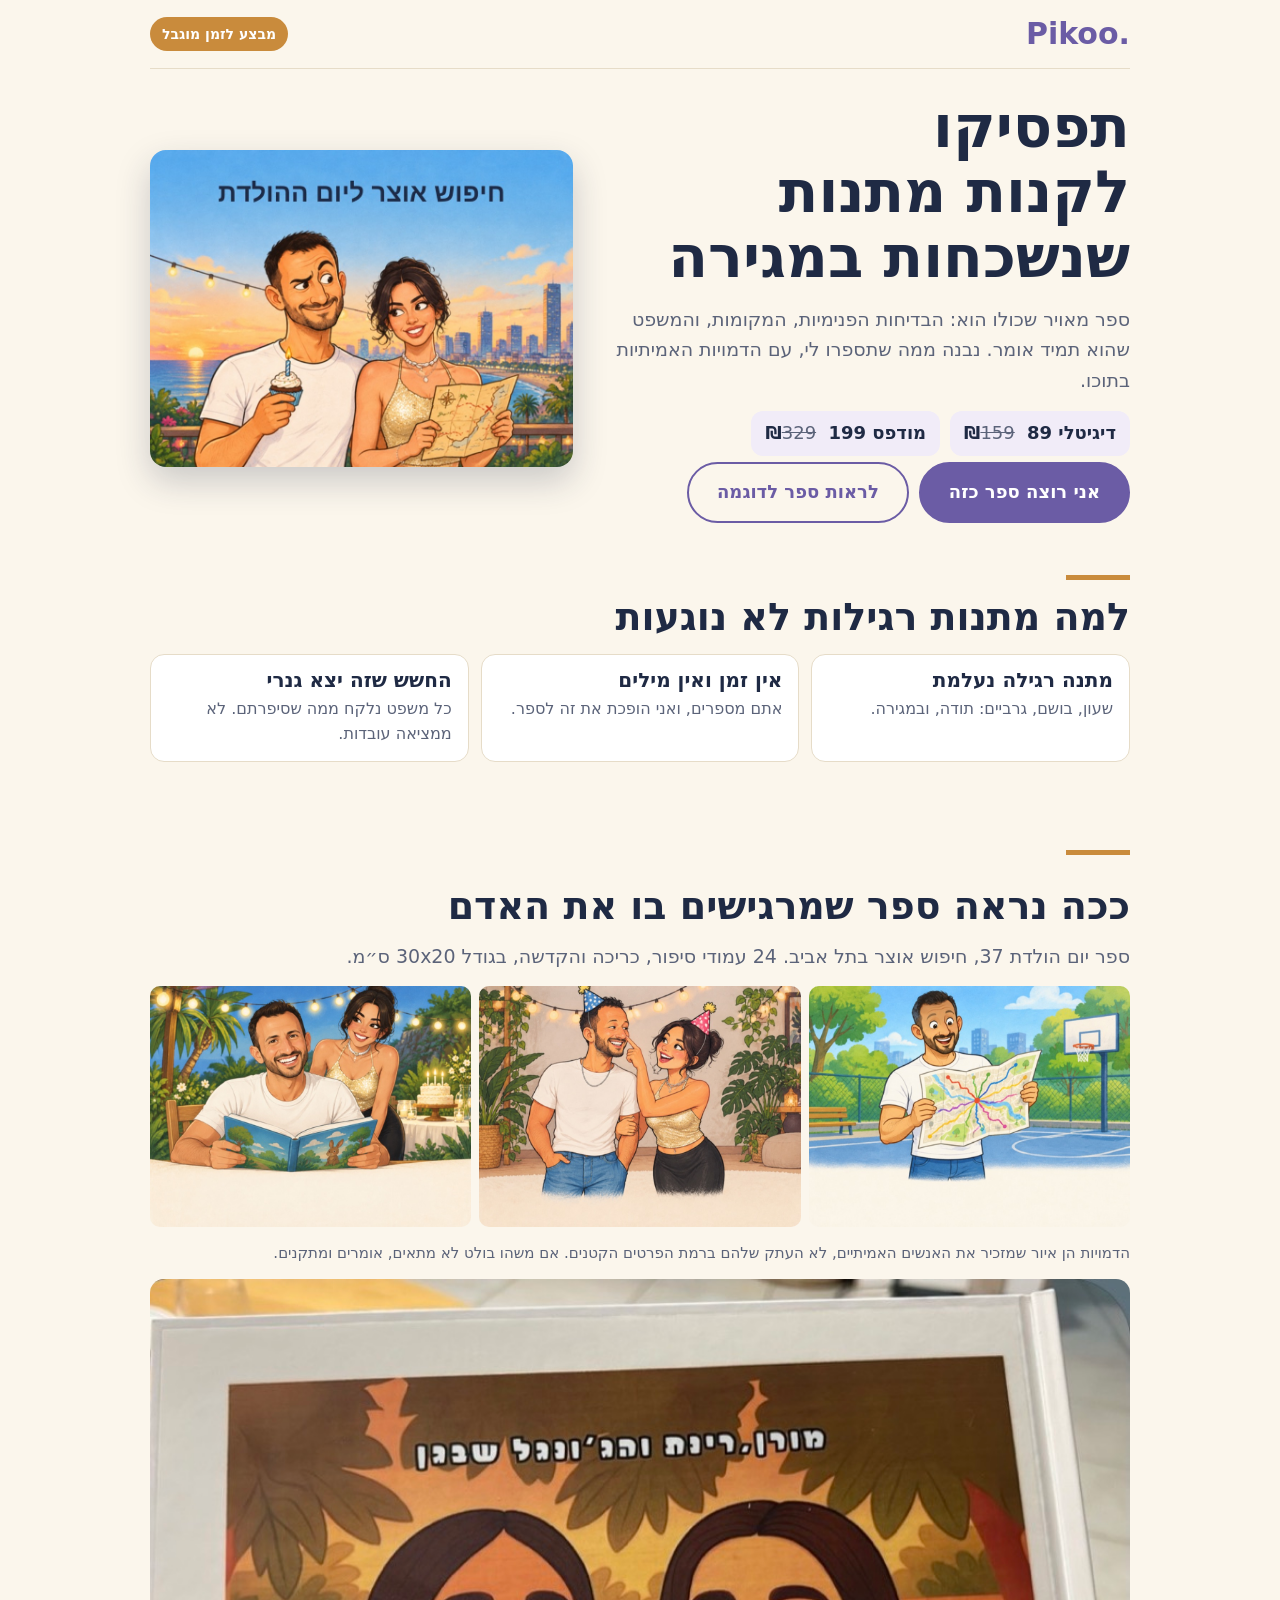
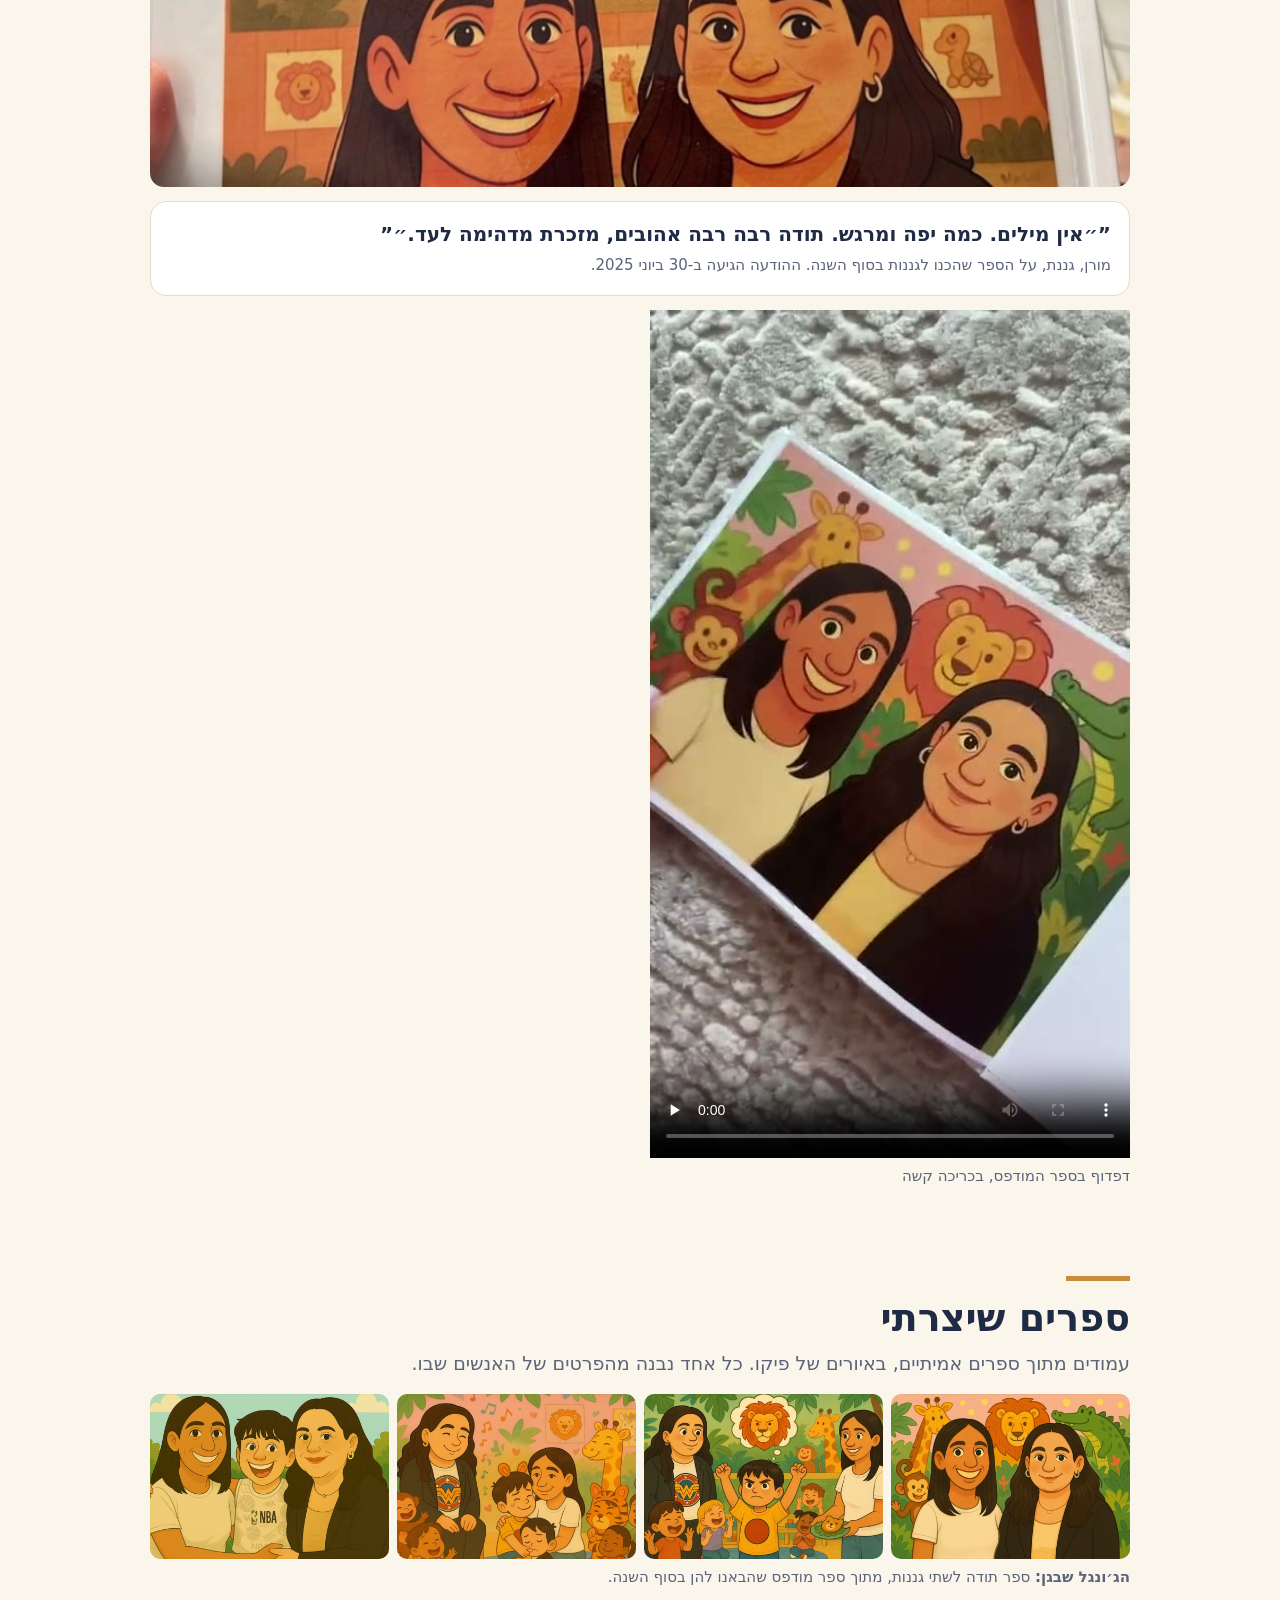
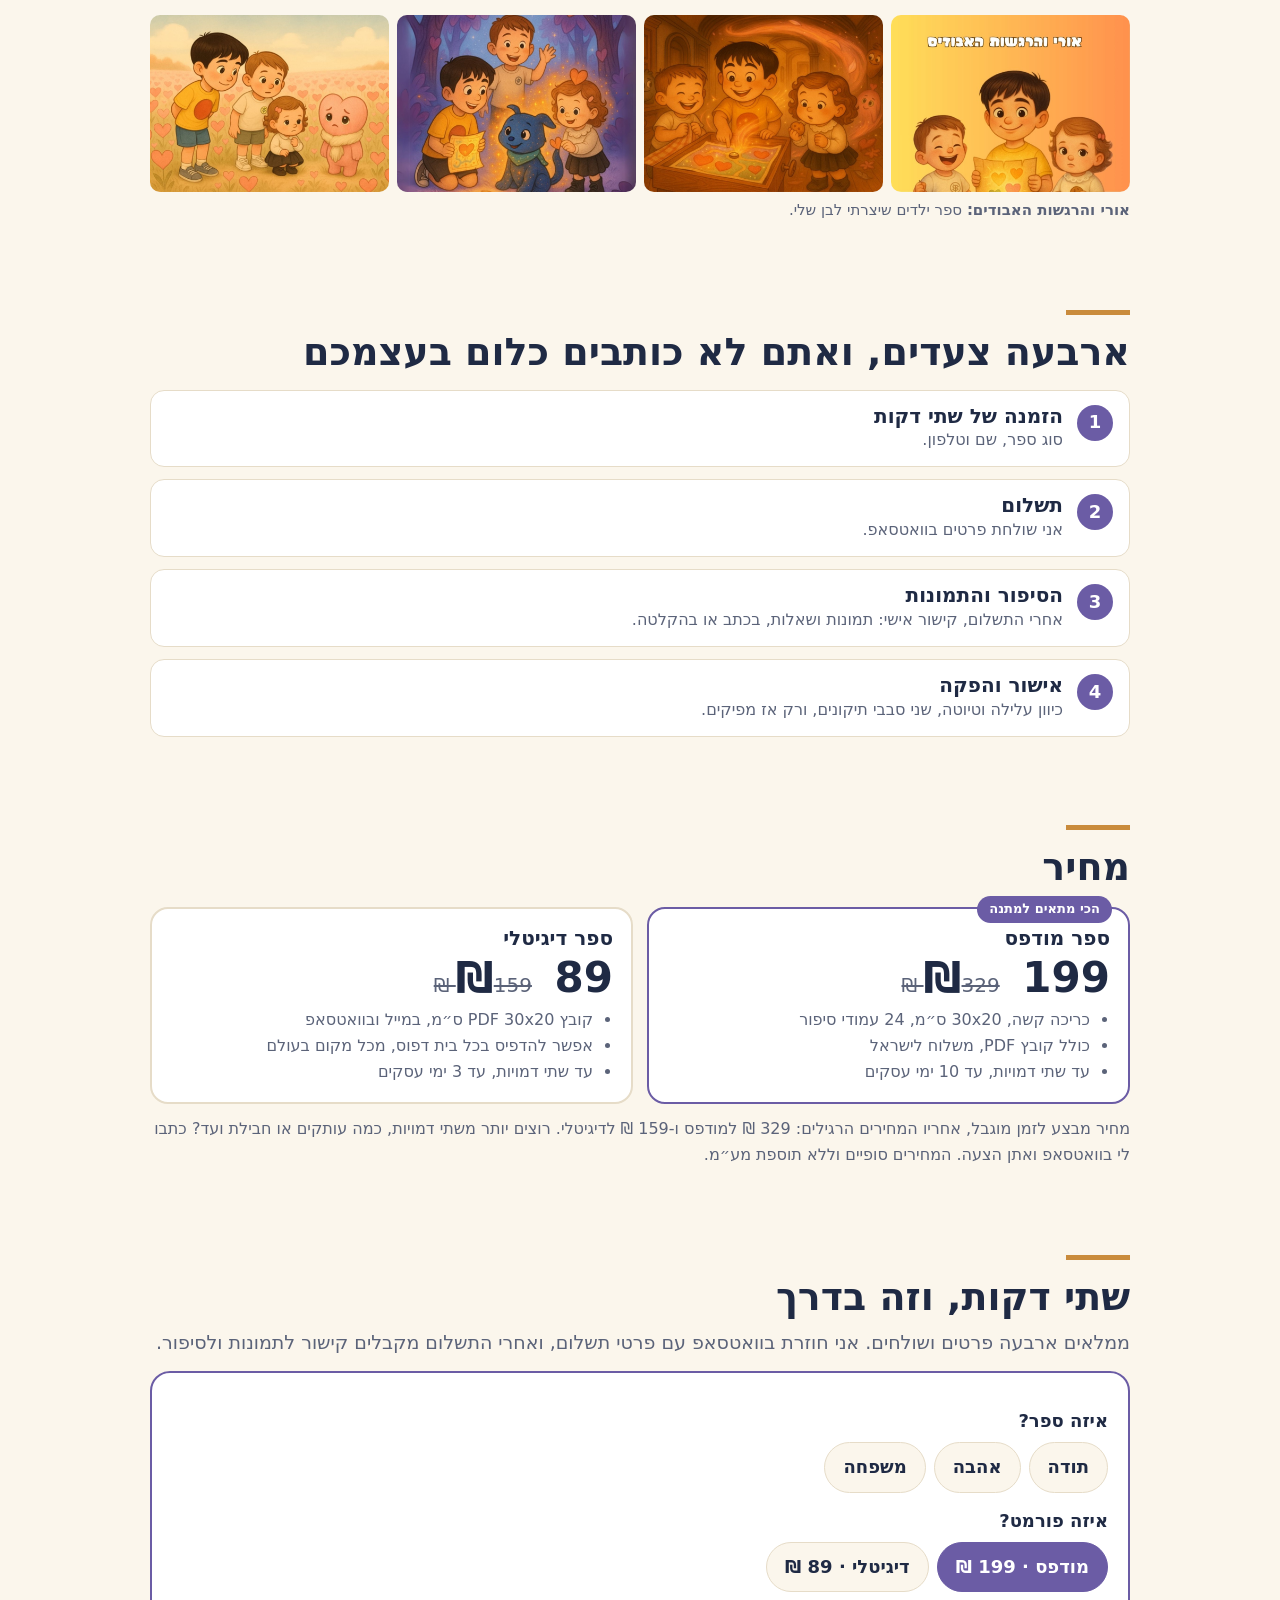
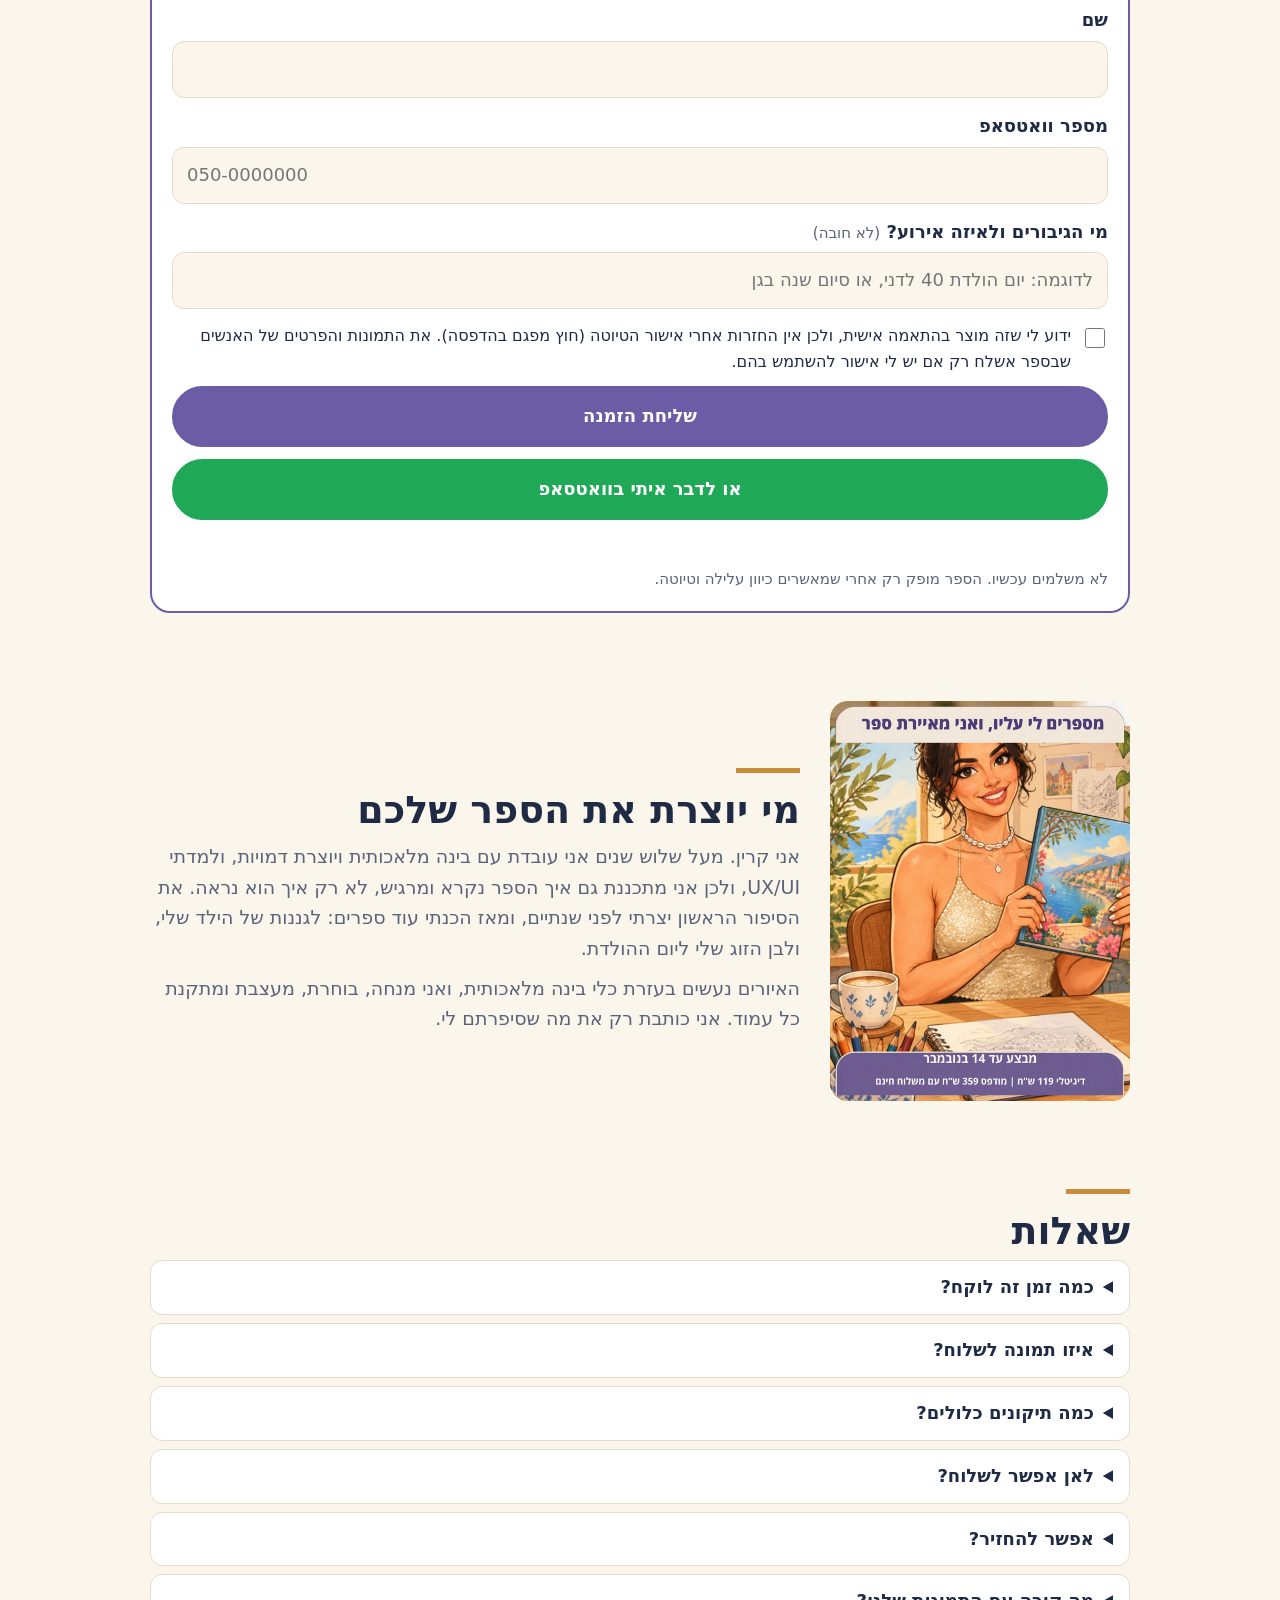
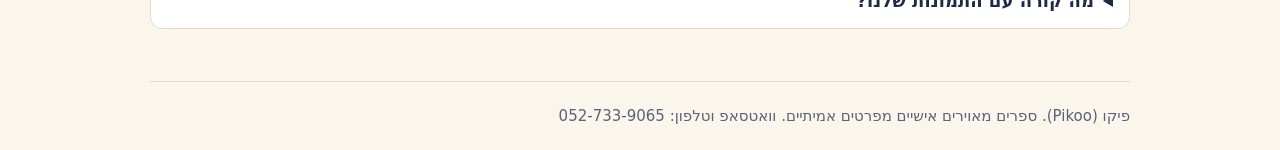
==== commit 29070cf0: "Publish landing-page improvements and visit tracking after Apps Script v5" ====
--- a/index.html
+++ b/index.html
@@ -46,6 +46,7 @@
 .gallery img{border-radius:10px;width:100%;height:auto}
 @media(max-width:759px){.gallery{display:flex;overflow-x:auto;scroll-snap-type:x mandatory;gap:10px;padding-bottom:6px}.gallery img{flex:0 0 84%;scroll-snap-align:center}}
 .more{display:grid;gap:26px;margin-top:16px}.gallery.four{grid-template-columns:repeat(4,1fr)}@media(max-width:759px){.gallery.four{display:flex}}
+.trio{display:grid;gap:12px;margin-top:16px}.trio>div{background:var(--paper);border:1.5px solid var(--line);border-radius:14px;padding:14px 16px}.trio p{color:var(--muted);font-size:16px;margin-top:4px}@media(min-width:760px){.trio{grid-template-columns:repeat(3,1fr)}}.photo{border-radius:14px;width:100%;height:auto}
 .quote{background:var(--paper);border:1.5px solid var(--line);border-radius:16px;padding:16px 18px}
 .quote q{display:block;font-size:20px;font-weight:700}
 .quote small{color:var(--muted)}
@@ -103,7 +104,7 @@
 <section class="hero">
   <div>
     <h1>תפסיקו לקנות מתנות שנשכחות במגירה</h1>
-    <p class="lead" style="margin-top:14px">ספר מאויר שכולו הוא: הבדיחות הפנימיות שלכם, המקומות שלכם, והמשפט שהוא תמיד אומר. כל פרט נלקח ממה שאתם מספרים לי, עם הדמויות האמיתיות בתוכו, ולא מתבנית שמחליפים בה שם.</p>
+    <p class="lead" style="margin-top:14px">ספר מאויר שכולו הוא: הבדיחות הפנימיות, המקומות, והמשפט שהוא תמיד אומר. נבנה ממה שתספרו לי, עם הדמויות האמיתיות בתוכו.</p>
     <div class="offer" style="margin-top:16px">
       <span>דיגיטלי 89 ₪<s>159</s></span>
       <span>מודפס 199 ₪<s>329</s></span>
@@ -116,10 +117,10 @@
 <section aria-labelledby="h-pain">
   <span class="bar" aria-hidden="true"></span>
   <h2 id="h-pain">למה מתנות רגילות לא נוגעות</h2>
-  <div class="steps" style="margin-top:16px">
-    <div class="step"><b>1</b><div><h3>קונים, מקבלים תודה, וזה נעלם</h3><p>שעון, בושם, גרביים. הוא יגיד תודה ויניח במגירה. ספר שכולו הוא, עם הרגע שרק שניכם זוכרים, לא מניחים במגירה.</p></div></div>
-    <div class="step"><b>2</b><div><h3>אין זמן, ואין מילים</h3><p>את יודעת בדיוק מה אוהבים בו, אבל להפוך את זה לטקסט וציורים לוקח שבועות. אתם מספרים, ואני עושה את הכל.</p></div></div>
-    <div class="step"><b>3</b><div><h3>החשש שזה יצא גנרי</h3><p>בדיוק בגלל זה כל משפט בספר נלקח ממה שסיפרתם: משפט שהוא באמת אומר, מקום שבאמת הייתם בו. אני לא ממציאה עובדות על האנשים בספר.</p></div></div>
+  <div class="trio">
+    <div><h3>מתנה רגילה נעלמת</h3><p>שעון, בושם, גרביים: תודה, ובמגירה.</p></div>
+    <div><h3>אין זמן ואין מילים</h3><p>אתם מספרים, ואני הופכת את זה לספר.</p></div>
+    <div><h3>החשש שזה יצא גנרי</h3><p>כל משפט נלקח ממה שסיפרתם. לא ממציאה עובדות.</p></div>
   </div>
 </section>
 
@@ -133,6 +134,7 @@
     <img src="img/end.jpg" alt="עמוד מהספר: הסוף, עם הספר בידיים" loading="lazy" width="900" height="675">
   </div>
   <p class="hint">הדמויות הן איור שמזכיר את האנשים האמיתיים, לא העתק שלהם ברמת הפרטים הקטנים. אם משהו בולט לא מתאים, אומרים ומתקנים.</p>
+  <img class="photo" src="img/printed.jpg" alt="הספר המודפס בכריכה קשה" loading="lazy" width="900" height="467">
   <div class="quote">
     <q>״אין מילים. כמה יפה ומרגש. תודה רבה רבה אהובים, מזכרת מדהימה לעד.״</q>
     <small>מורן, גננת, על הספר שהכנו לגננות בסוף השנה. ההודעה הגיעה ב-30 ביוני 2025.</small>
@@ -163,10 +165,10 @@
   <span class="bar" aria-hidden="true"></span>
   <h2 id="h-how">ארבעה צעדים, ואתם לא כותבים כלום בעצמכם</h2>
   <div class="steps" style="margin-top:16px">
-    <div class="step"><b>1</b><div><h3>הזמנה של שתי דקות</h3><p>סוג הספר, שם וטלפון. בלי תמונות ובלי שאלון ארוך בשלב הזה.</p></div></div>
-    <div class="step"><b>2</b><div><h3>תשלום</h3><p>אחרי ההזמנה אני חוזרת אליכם בוואטסאפ עם פרטי תשלום.</p></div></div>
-    <div class="step"><b>3</b><div><h3>מספרים לנו את הסיפור</h3><p>אחרי התשלום אני שולחת קישור אישי: מעלים תמונת פנים ותמונה עם גוף לכל דמות, ועונים על כמה שאלות, בכתב או בהקלטה קולית.</p></div></div>
-    <div class="step"><b>4</b><div><h3>מאשרים, ואז מקבלים</h3><p>קודם כיוון עלילה בשלוש שורות, ואחר כך טיוטה לאישור, עם שני סבבי תיקונים כלולים. רק אחרי זה מפיקים את הספר.</p></div></div>
+    <div class="step"><b>1</b><div><h3>הזמנה של שתי דקות</h3><p>סוג ספר, שם וטלפון.</p></div></div>
+    <div class="step"><b>2</b><div><h3>תשלום</h3><p>אני שולחת פרטים בוואטסאפ.</p></div></div>
+    <div class="step"><b>3</b><div><h3>הסיפור והתמונות</h3><p>אחרי התשלום, קישור אישי: תמונות ושאלות, בכתב או בהקלטה.</p></div></div>
+    <div class="step"><b>4</b><div><h3>אישור והפקה</h3><p>כיוון עלילה וטיוטה, שני סבבי תיקונים, ורק אז מפיקים.</p></div></div>
   </div>
 </section>
 
@@ -234,7 +236,7 @@
   <details><summary>כמה תיקונים כלולים?</summary><p>שני סבבי תיקונים. בכל סבב אתם אומרים מה לשנות, ואני מתקנת.</p></details>
   <details><summary>לאן אפשר לשלוח?</summary><p>ספר מודפס נשלח לכתובות בישראל בלבד. ספר דיגיטלי אפשר להזמין מכל מקום בעולם.</p></details>
   <details><summary>אפשר להחזיר?</summary><p>ספר הוא מוצר בהתאמה אישית, ולכן אין החזרות אחרי אישור הטיוטה, חוץ מפגם בהדפסה.</p></details>
-  <details><summary>מה קורה עם התמונות שלנו?</summary><p>שם, טלפון ופרטי ההזמנה נשמרים בגיליון פרטי ובמייל של פיקו, בגישת בעלת העסק בלבד. להכנת האיורים אני משתמשת בכלי עיצוב ובינה מלאכותית (Canva). התמונות משמשות רק להכנת האיורים ונמחקות בסיום ההפקה. המידע לא נמסר לאחרים, חוץ ממה שנדרש לבית דפוס ולשירות משלוחים. אפשר לבקש לראות, לתקן או למחוק בוואטסאפ <bdi dir="ltr">052-733-9065</bdi>.</p></details>
+  <details><summary>מה קורה עם התמונות שלנו?</summary><p>שם, טלפון ופרטי ההזמנה נשמרים בגיליון פרטי ובמייל של פיקו, בגישת בעלת העסק בלבד. להכנת האיורים אני משתמשת בכלי עיצוב ובינה מלאכותית (Canva). התמונות משמשות רק להכנת האיורים ונמחקות בסיום ההפקה. המידע לא נמסר לאחרים, חוץ ממה שנדרש לבית דפוס ולשירות משלוחים. אנחנו שומרים גם נתוני ביקור אנונימיים (איזה דף נצפה, כמה גללו, על מה לחצו ומאיפה הגעתם), בלי שם ובלי פרטי הטופס. באתר פועל גם פיקסל של Meta למדידת צפיות ושליחת הטופס ולהערכת יעילות הפרסום; תוכן הטופס והתמונות אינם נשלחים אליו. אפשר לבקש לראות, לתקן או למחוק בוואטסאפ <bdi dir="ltr">052-733-9065</bdi>.</p></details>
 </section>
 </main>
 <footer>פיקו (Pikoo). ספרים מאוירים אישיים מפרטים אמיתיים. וואטסאפ וטלפון: <bdi dir="ltr">052-733-9065</bdi></footer>
@@ -246,6 +248,24 @@
 (function(){
   var SCRIPT_URL="https://script.google.com/macros/s/AKfycbzPmQh5xQ8qxsZ8nbKefd9BK188Abw25yx2C8t7xrqy7LwY0lcm_efcXIiAoqYudZ_pvg/exec", WA="972527339065";
   var $=function(s){return document.querySelector(s)};
+  var PIXEL_ID="1122819817273491";
+  var NT=false;try{if(location.search.indexOf("nt=1")>-1)localStorage.setItem("pikoo_nt","1");NT=localStorage.getItem("pikoo_nt")==="1"}catch(e){}
+  var QS=new URLSearchParams(location.search),SRC=QS.get("utm_source")||"",CAMP=QS.get("utm_campaign")||"";
+  if(!SRC){try{SRC=document.referrer?new URL(document.referrer).hostname:"direct"}catch(e){SRC="direct"}}
+  var SID;try{SID=sessionStorage.getItem("pk_sid");if(!SID){SID=Math.random().toString(36).slice(2,10);sessionStorage.setItem("pk_sid",SID)}}catch(e){SID=Math.random().toString(36).slice(2,10)}
+  function track(ev,label){
+    if(NT||!SCRIPT_URL)return;
+    try{fetch(SCRIPT_URL,{method:"POST",mode:"no-cors",keepalive:true,headers:{"Content-Type":"text/plain;charset=utf-8"},body:JSON.stringify({type:"event",sid:SID,event:ev,label:String(label||""),src:SRC,camp:CAMP,path:(location.pathname.split("/").pop()||"index")})})}catch(e){}
+    try{if(window.fbq&&ev==="form_submit")fbq("track","Lead")}catch(e){}
+  }
+  if(PIXEL_ID&&!NT){!function(f,b,e,v,n,t,s){if(f.fbq)return;n=f.fbq=function(){n.callMethod?n.callMethod.apply(n,arguments):n.queue.push(arguments)};if(!f._fbq)f._fbq=n;n.push=n;n.loaded=!0;n.version="2.0";n.queue=[];t=b.createElement(e);t.async=!0;t.src=v;s=b.getElementsByTagName(e)[0];s.parentNode.insertBefore(t,s)}(window,document,"script","https://connect.facebook.net/en_US/fbevents.js");fbq("init",PIXEL_ID);fbq("track","PageView")}
+  track("view");
+  var depth={50:0,100:0};
+  function onScroll(){var h=document.documentElement.scrollHeight-innerHeight,p=h>0?scrollY/h*100:0;[50,100].forEach(function(t){if(!depth[t]&&p>=t-3){depth[t]=1;track("scroll",t)}})}
+  addEventListener("scroll",onScroll,{passive:true});
+  document.querySelectorAll('a[href="#order"]').forEach(function(a){a.addEventListener("click",function(){track("cta_click",a.textContent.trim())})});
+  ["#wa","#wa2"].forEach(function(id){var e=$(id);if(e)e.addEventListener("click",function(){track("wa_click",id)})});
+  var started=0;$("#form").addEventListener("focusin",function(){if(!started){started=1;track("form_start")}});
   function radio(n){var r=document.querySelector('input[name="'+n+'"]:checked');return r?r.value:""}
   function status(t,k){var s=$("#status");s.textContent=t;s.className="status"+(k?" "+k:"")}
   function waLink(){var l=radio("line"),f=radio("fmt"),n=$("#cname").value.trim();
@@ -262,7 +282,7 @@
     var d={line:radio("line"),fmt:radio("fmt"),name:$("#cname").value.trim(),phone:$("#phone").value.trim(),occasion:$("#note").value.trim(),heroes:$("#note").value.trim(),website:$("#website").value};
     if(!SCRIPT_URL){window.location.href=waLink();return}
     fetch(SCRIPT_URL,{method:"POST",mode:"no-cors",headers:{"Content-Type":"text/plain;charset=utf-8"},body:JSON.stringify(d)})
-      .then(function(){status("ההזמנה התקבלה! אני חוזרת אליכם בוואטסאפ עם פרטי תשלום.","ok")})
+      .then(function(){status("ההזמנה התקבלה! אני חוזרת אליכם בוואטסאפ עם פרטי תשלום.","ok");track("form_submit",radio("line"))})
       .catch(function(){btn.disabled=false;status("השליחה נכשלה. אפשר לדבר איתי בוואטסאפ במקום.","bad")})};
 })();
 </script>
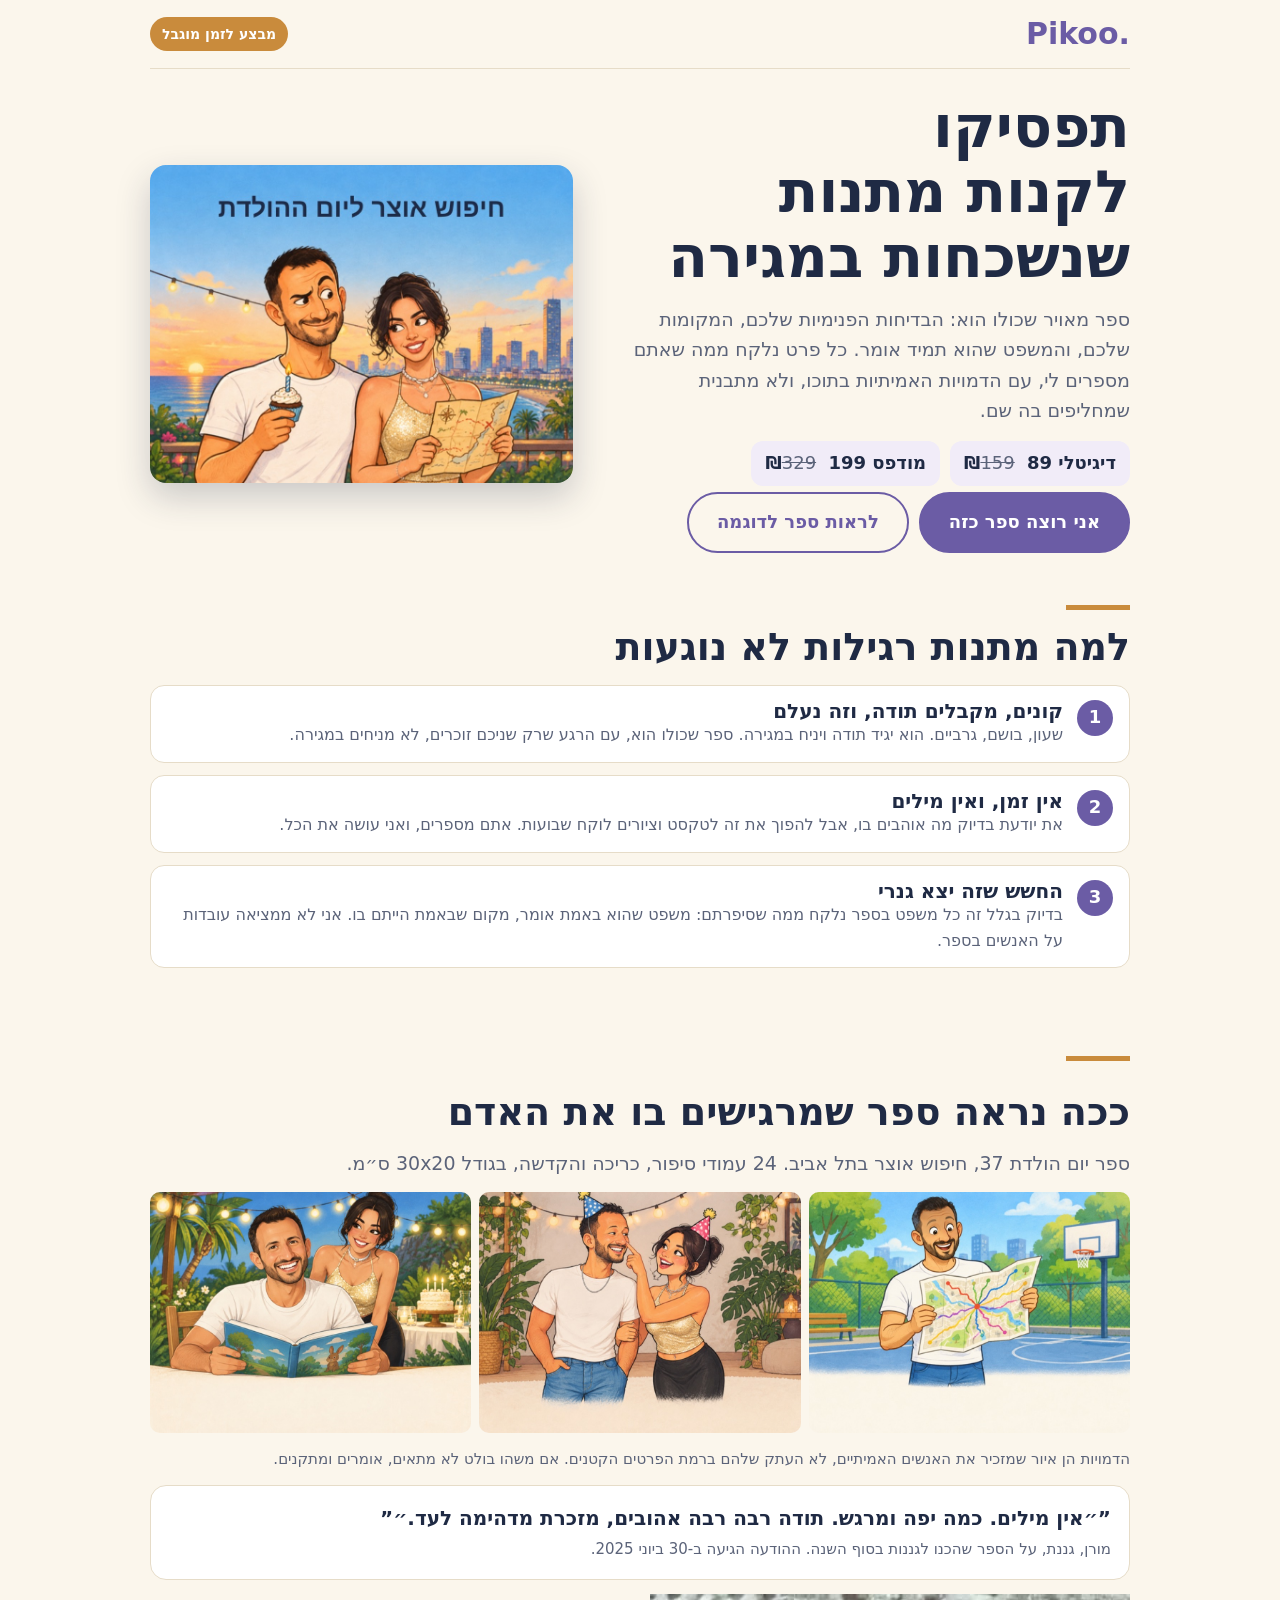
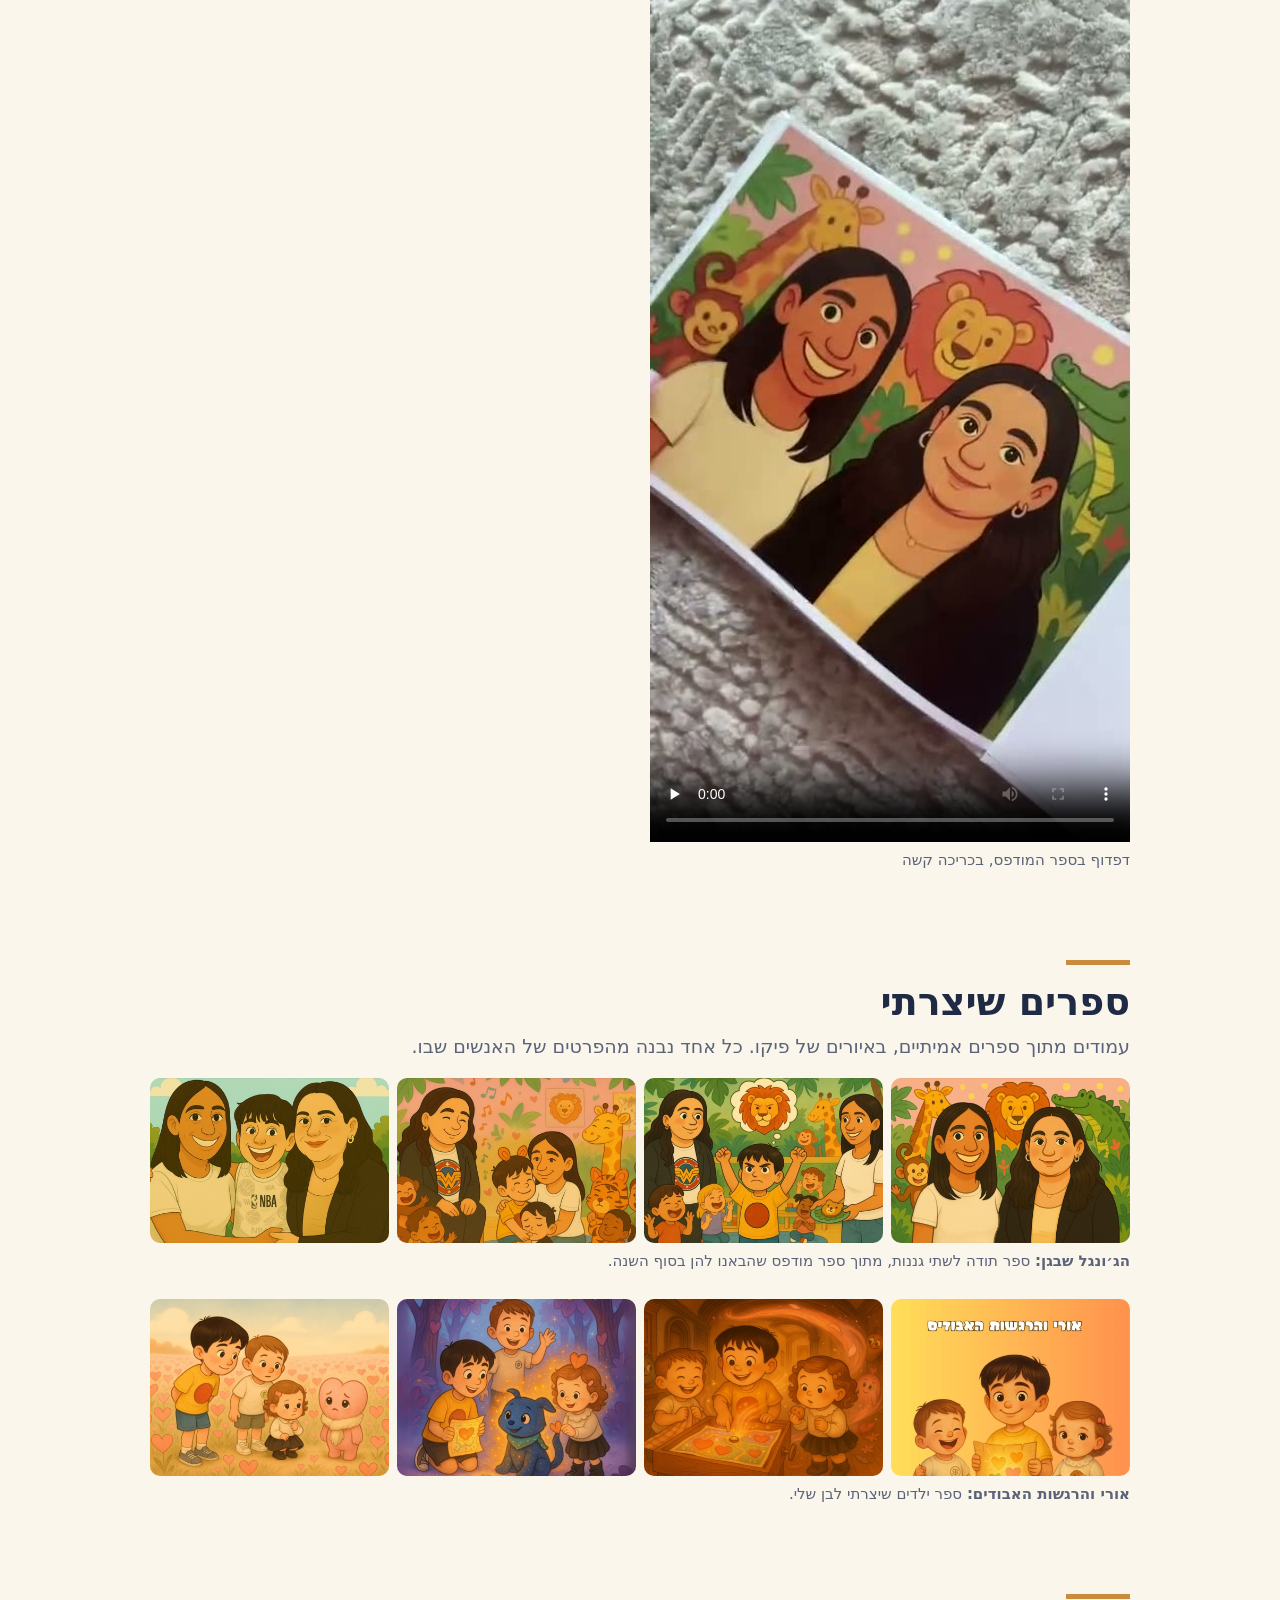
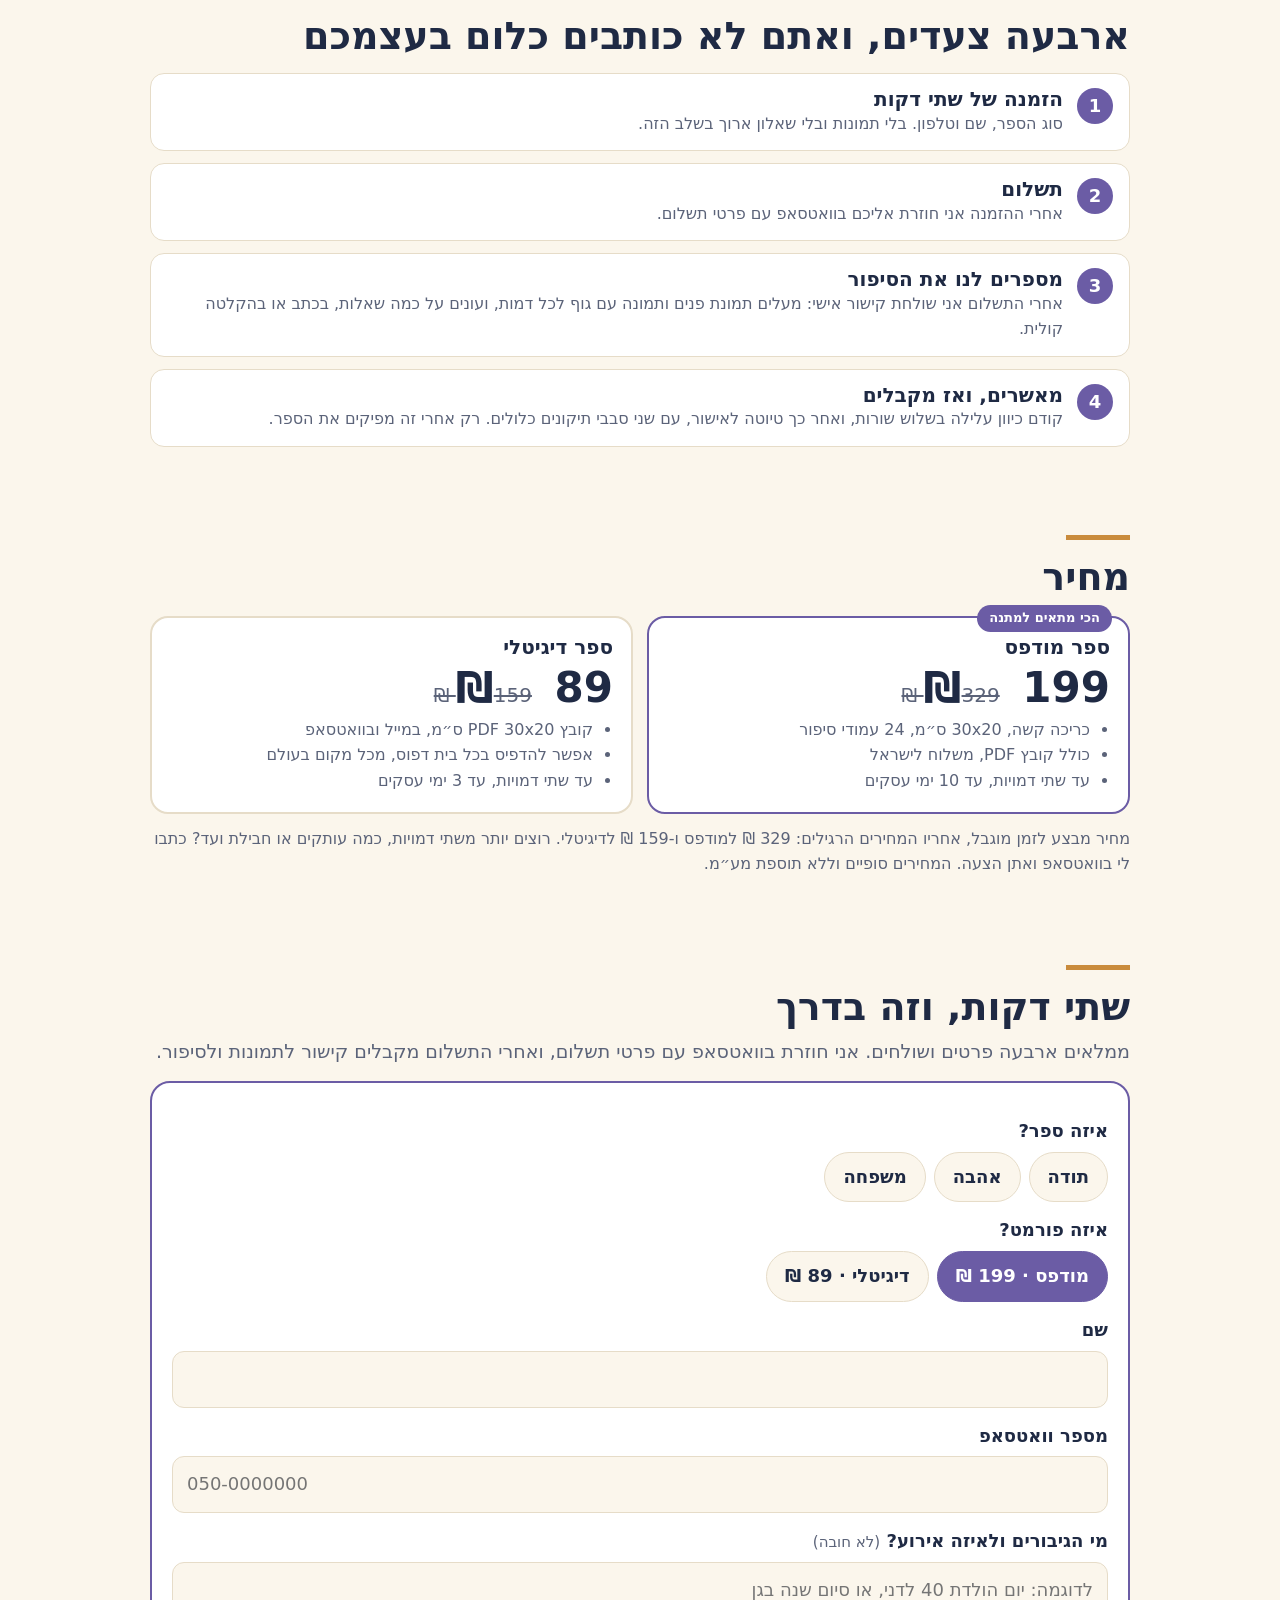
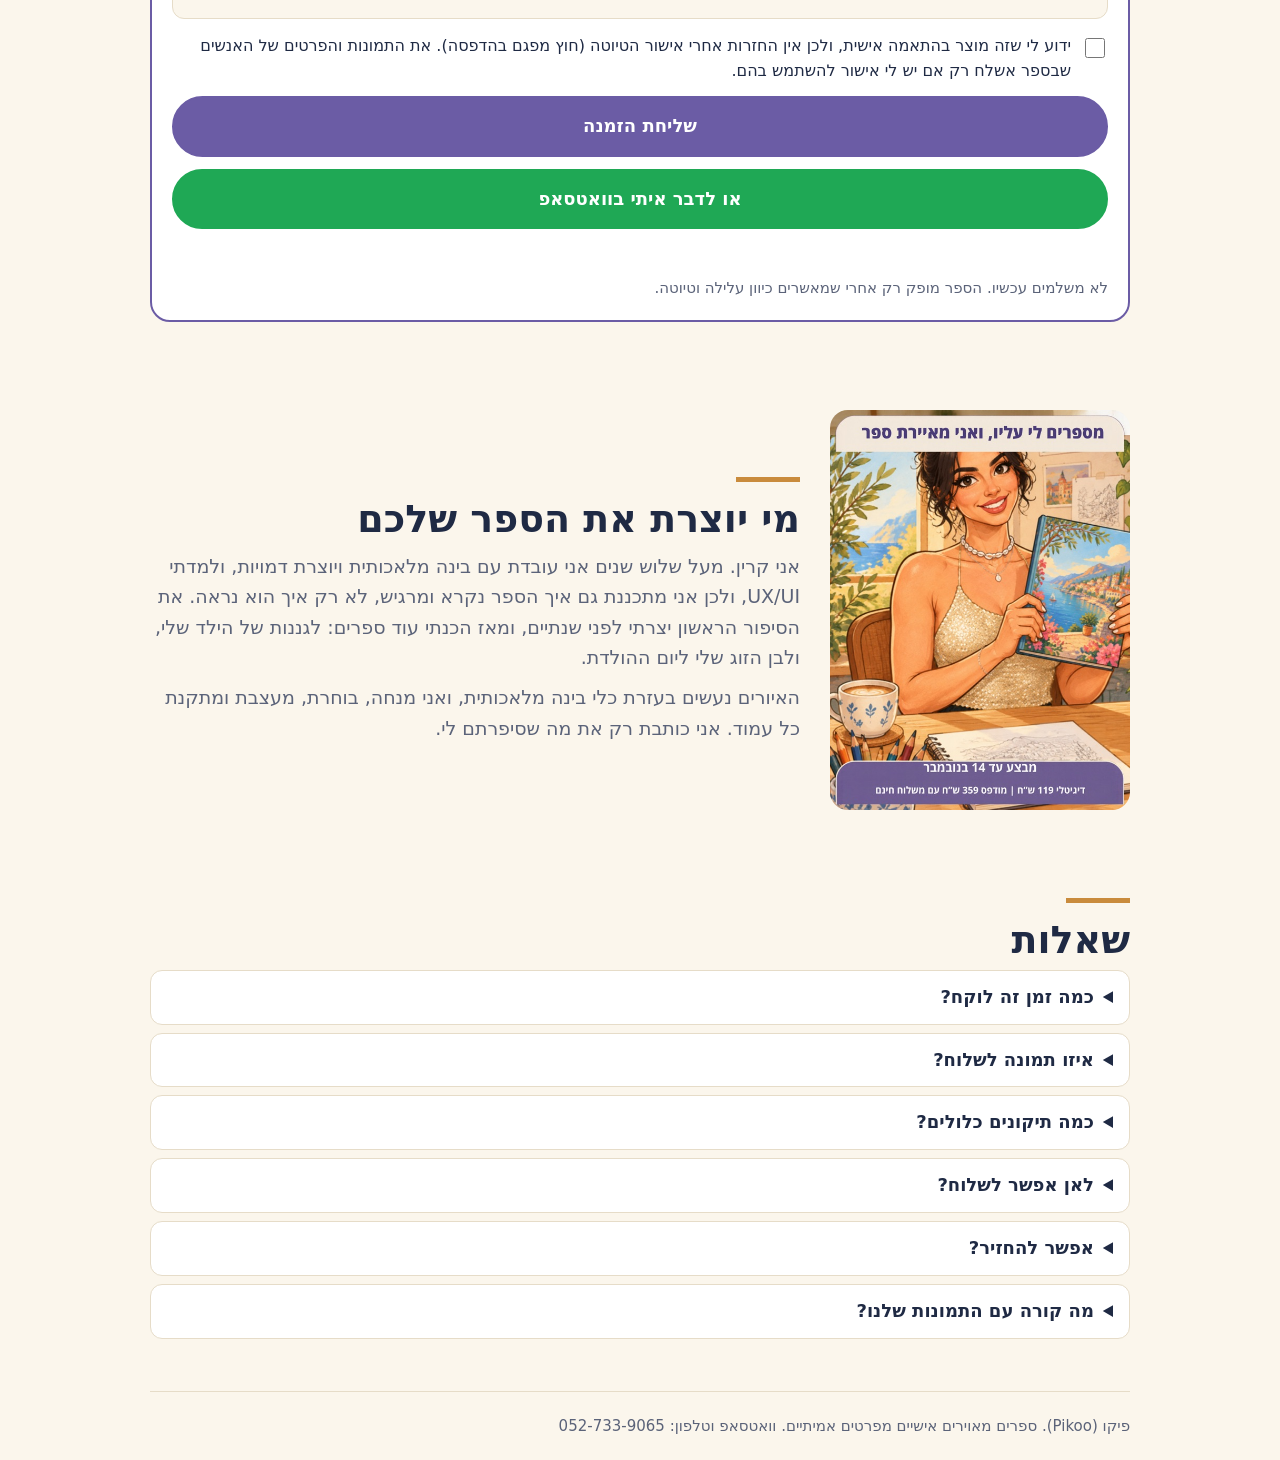
==== commit f5c4baa6: "Revert "Publish landing-page improvements and visit tracking after Apps Script v5" This reverts comm" ====
--- a/index.html
+++ b/index.html
@@ -46,7 +46,6 @@
 .gallery img{border-radius:10px;width:100%;height:auto}
 @media(max-width:759px){.gallery{display:flex;overflow-x:auto;scroll-snap-type:x mandatory;gap:10px;padding-bottom:6px}.gallery img{flex:0 0 84%;scroll-snap-align:center}}
 .more{display:grid;gap:26px;margin-top:16px}.gallery.four{grid-template-columns:repeat(4,1fr)}@media(max-width:759px){.gallery.four{display:flex}}
-.trio{display:grid;gap:12px;margin-top:16px}.trio>div{background:var(--paper);border:1.5px solid var(--line);border-radius:14px;padding:14px 16px}.trio p{color:var(--muted);font-size:16px;margin-top:4px}@media(min-width:760px){.trio{grid-template-columns:repeat(3,1fr)}}.photo{border-radius:14px;width:100%;height:auto}
 .quote{background:var(--paper);border:1.5px solid var(--line);border-radius:16px;padding:16px 18px}
 .quote q{display:block;font-size:20px;font-weight:700}
 .quote small{color:var(--muted)}
@@ -104,7 +103,7 @@
 <section class="hero">
   <div>
     <h1>תפסיקו לקנות מתנות שנשכחות במגירה</h1>
-    <p class="lead" style="margin-top:14px">ספר מאויר שכולו הוא: הבדיחות הפנימיות, המקומות, והמשפט שהוא תמיד אומר. נבנה ממה שתספרו לי, עם הדמויות האמיתיות בתוכו.</p>
+    <p class="lead" style="margin-top:14px">ספר מאויר שכולו הוא: הבדיחות הפנימיות שלכם, המקומות שלכם, והמשפט שהוא תמיד אומר. כל פרט נלקח ממה שאתם מספרים לי, עם הדמויות האמיתיות בתוכו, ולא מתבנית שמחליפים בה שם.</p>
     <div class="offer" style="margin-top:16px">
       <span>דיגיטלי 89 ₪<s>159</s></span>
       <span>מודפס 199 ₪<s>329</s></span>
@@ -117,10 +116,10 @@
 <section aria-labelledby="h-pain">
   <span class="bar" aria-hidden="true"></span>
   <h2 id="h-pain">למה מתנות רגילות לא נוגעות</h2>
-  <div class="trio">
-    <div><h3>מתנה רגילה נעלמת</h3><p>שעון, בושם, גרביים: תודה, ובמגירה.</p></div>
-    <div><h3>אין זמן ואין מילים</h3><p>אתם מספרים, ואני הופכת את זה לספר.</p></div>
-    <div><h3>החשש שזה יצא גנרי</h3><p>כל משפט נלקח ממה שסיפרתם. לא ממציאה עובדות.</p></div>
+  <div class="steps" style="margin-top:16px">
+    <div class="step"><b>1</b><div><h3>קונים, מקבלים תודה, וזה נעלם</h3><p>שעון, בושם, גרביים. הוא יגיד תודה ויניח במגירה. ספר שכולו הוא, עם הרגע שרק שניכם זוכרים, לא מניחים במגירה.</p></div></div>
+    <div class="step"><b>2</b><div><h3>אין זמן, ואין מילים</h3><p>את יודעת בדיוק מה אוהבים בו, אבל להפוך את זה לטקסט וציורים לוקח שבועות. אתם מספרים, ואני עושה את הכל.</p></div></div>
+    <div class="step"><b>3</b><div><h3>החשש שזה יצא גנרי</h3><p>בדיוק בגלל זה כל משפט בספר נלקח ממה שסיפרתם: משפט שהוא באמת אומר, מקום שבאמת הייתם בו. אני לא ממציאה עובדות על האנשים בספר.</p></div></div>
   </div>
 </section>
 
@@ -134,7 +133,6 @@
     <img src="img/end.jpg" alt="עמוד מהספר: הסוף, עם הספר בידיים" loading="lazy" width="900" height="675">
   </div>
   <p class="hint">הדמויות הן איור שמזכיר את האנשים האמיתיים, לא העתק שלהם ברמת הפרטים הקטנים. אם משהו בולט לא מתאים, אומרים ומתקנים.</p>
-  <img class="photo" src="img/printed.jpg" alt="הספר המודפס בכריכה קשה" loading="lazy" width="900" height="467">
   <div class="quote">
     <q>״אין מילים. כמה יפה ומרגש. תודה רבה רבה אהובים, מזכרת מדהימה לעד.״</q>
     <small>מורן, גננת, על הספר שהכנו לגננות בסוף השנה. ההודעה הגיעה ב-30 ביוני 2025.</small>
@@ -165,10 +163,10 @@
   <span class="bar" aria-hidden="true"></span>
   <h2 id="h-how">ארבעה צעדים, ואתם לא כותבים כלום בעצמכם</h2>
   <div class="steps" style="margin-top:16px">
-    <div class="step"><b>1</b><div><h3>הזמנה של שתי דקות</h3><p>סוג ספר, שם וטלפון.</p></div></div>
-    <div class="step"><b>2</b><div><h3>תשלום</h3><p>אני שולחת פרטים בוואטסאפ.</p></div></div>
-    <div class="step"><b>3</b><div><h3>הסיפור והתמונות</h3><p>אחרי התשלום, קישור אישי: תמונות ושאלות, בכתב או בהקלטה.</p></div></div>
-    <div class="step"><b>4</b><div><h3>אישור והפקה</h3><p>כיוון עלילה וטיוטה, שני סבבי תיקונים, ורק אז מפיקים.</p></div></div>
+    <div class="step"><b>1</b><div><h3>הזמנה של שתי דקות</h3><p>סוג הספר, שם וטלפון. בלי תמונות ובלי שאלון ארוך בשלב הזה.</p></div></div>
+    <div class="step"><b>2</b><div><h3>תשלום</h3><p>אחרי ההזמנה אני חוזרת אליכם בוואטסאפ עם פרטי תשלום.</p></div></div>
+    <div class="step"><b>3</b><div><h3>מספרים לנו את הסיפור</h3><p>אחרי התשלום אני שולחת קישור אישי: מעלים תמונת פנים ותמונה עם גוף לכל דמות, ועונים על כמה שאלות, בכתב או בהקלטה קולית.</p></div></div>
+    <div class="step"><b>4</b><div><h3>מאשרים, ואז מקבלים</h3><p>קודם כיוון עלילה בשלוש שורות, ואחר כך טיוטה לאישור, עם שני סבבי תיקונים כלולים. רק אחרי זה מפיקים את הספר.</p></div></div>
   </div>
 </section>
 
@@ -236,7 +234,7 @@
   <details><summary>כמה תיקונים כלולים?</summary><p>שני סבבי תיקונים. בכל סבב אתם אומרים מה לשנות, ואני מתקנת.</p></details>
   <details><summary>לאן אפשר לשלוח?</summary><p>ספר מודפס נשלח לכתובות בישראל בלבד. ספר דיגיטלי אפשר להזמין מכל מקום בעולם.</p></details>
   <details><summary>אפשר להחזיר?</summary><p>ספר הוא מוצר בהתאמה אישית, ולכן אין החזרות אחרי אישור הטיוטה, חוץ מפגם בהדפסה.</p></details>
-  <details><summary>מה קורה עם התמונות שלנו?</summary><p>שם, טלפון ופרטי ההזמנה נשמרים בגיליון פרטי ובמייל של פיקו, בגישת בעלת העסק בלבד. להכנת האיורים אני משתמשת בכלי עיצוב ובינה מלאכותית (Canva). התמונות משמשות רק להכנת האיורים ונמחקות בסיום ההפקה. המידע לא נמסר לאחרים, חוץ ממה שנדרש לבית דפוס ולשירות משלוחים. אנחנו שומרים גם נתוני ביקור אנונימיים (איזה דף נצפה, כמה גללו, על מה לחצו ומאיפה הגעתם), בלי שם ובלי פרטי הטופס. באתר פועל גם פיקסל של Meta למדידת צפיות ושליחת הטופס ולהערכת יעילות הפרסום; תוכן הטופס והתמונות אינם נשלחים אליו. אפשר לבקש לראות, לתקן או למחוק בוואטסאפ <bdi dir="ltr">052-733-9065</bdi>.</p></details>
+  <details><summary>מה קורה עם התמונות שלנו?</summary><p>שם, טלפון ופרטי ההזמנה נשמרים בגיליון פרטי ובמייל של פיקו, בגישת בעלת העסק בלבד. להכנת האיורים אני משתמשת בכלי עיצוב ובינה מלאכותית (Canva). התמונות משמשות רק להכנת האיורים ונמחקות בסיום ההפקה. המידע לא נמסר לאחרים, חוץ ממה שנדרש לבית דפוס ולשירות משלוחים. אפשר לבקש לראות, לתקן או למחוק בוואטסאפ <bdi dir="ltr">052-733-9065</bdi>.</p></details>
 </section>
 </main>
 <footer>פיקו (Pikoo). ספרים מאוירים אישיים מפרטים אמיתיים. וואטסאפ וטלפון: <bdi dir="ltr">052-733-9065</bdi></footer>
@@ -248,24 +246,6 @@
 (function(){
   var SCRIPT_URL="https://script.google.com/macros/s/AKfycbzPmQh5xQ8qxsZ8nbKefd9BK188Abw25yx2C8t7xrqy7LwY0lcm_efcXIiAoqYudZ_pvg/exec", WA="972527339065";
   var $=function(s){return document.querySelector(s)};
-  var PIXEL_ID="1122819817273491";
-  var NT=false;try{if(location.search.indexOf("nt=1")>-1)localStorage.setItem("pikoo_nt","1");NT=localStorage.getItem("pikoo_nt")==="1"}catch(e){}
-  var QS=new URLSearchParams(location.search),SRC=QS.get("utm_source")||"",CAMP=QS.get("utm_campaign")||"";
-  if(!SRC){try{SRC=document.referrer?new URL(document.referrer).hostname:"direct"}catch(e){SRC="direct"}}
-  var SID;try{SID=sessionStorage.getItem("pk_sid");if(!SID){SID=Math.random().toString(36).slice(2,10);sessionStorage.setItem("pk_sid",SID)}}catch(e){SID=Math.random().toString(36).slice(2,10)}
-  function track(ev,label){
-    if(NT||!SCRIPT_URL)return;
-    try{fetch(SCRIPT_URL,{method:"POST",mode:"no-cors",keepalive:true,headers:{"Content-Type":"text/plain;charset=utf-8"},body:JSON.stringify({type:"event",sid:SID,event:ev,label:String(label||""),src:SRC,camp:CAMP,path:(location.pathname.split("/").pop()||"index")})})}catch(e){}
-    try{if(window.fbq&&ev==="form_submit")fbq("track","Lead")}catch(e){}
-  }
-  if(PIXEL_ID&&!NT){!function(f,b,e,v,n,t,s){if(f.fbq)return;n=f.fbq=function(){n.callMethod?n.callMethod.apply(n,arguments):n.queue.push(arguments)};if(!f._fbq)f._fbq=n;n.push=n;n.loaded=!0;n.version="2.0";n.queue=[];t=b.createElement(e);t.async=!0;t.src=v;s=b.getElementsByTagName(e)[0];s.parentNode.insertBefore(t,s)}(window,document,"script","https://connect.facebook.net/en_US/fbevents.js");fbq("init",PIXEL_ID);fbq("track","PageView")}
-  track("view");
-  var depth={50:0,100:0};
-  function onScroll(){var h=document.documentElement.scrollHeight-innerHeight,p=h>0?scrollY/h*100:0;[50,100].forEach(function(t){if(!depth[t]&&p>=t-3){depth[t]=1;track("scroll",t)}})}
-  addEventListener("scroll",onScroll,{passive:true});
-  document.querySelectorAll('a[href="#order"]').forEach(function(a){a.addEventListener("click",function(){track("cta_click",a.textContent.trim())})});
-  ["#wa","#wa2"].forEach(function(id){var e=$(id);if(e)e.addEventListener("click",function(){track("wa_click",id)})});
-  var started=0;$("#form").addEventListener("focusin",function(){if(!started){started=1;track("form_start")}});
   function radio(n){var r=document.querySelector('input[name="'+n+'"]:checked');return r?r.value:""}
   function status(t,k){var s=$("#status");s.textContent=t;s.className="status"+(k?" "+k:"")}
   function waLink(){var l=radio("line"),f=radio("fmt"),n=$("#cname").value.trim();
@@ -282,7 +262,7 @@
     var d={line:radio("line"),fmt:radio("fmt"),name:$("#cname").value.trim(),phone:$("#phone").value.trim(),occasion:$("#note").value.trim(),heroes:$("#note").value.trim(),website:$("#website").value};
     if(!SCRIPT_URL){window.location.href=waLink();return}
     fetch(SCRIPT_URL,{method:"POST",mode:"no-cors",headers:{"Content-Type":"text/plain;charset=utf-8"},body:JSON.stringify(d)})
-      .then(function(){status("ההזמנה התקבלה! אני חוזרת אליכם בוואטסאפ עם פרטי תשלום.","ok");track("form_submit",radio("line"))})
+      .then(function(){status("ההזמנה התקבלה! אני חוזרת אליכם בוואטסאפ עם פרטי תשלום.","ok")})
       .catch(function(){btn.disabled=false;status("השליחה נכשלה. אפשר לדבר איתי בוואטסאפ במקום.","bad")})};
 })();
 </script>
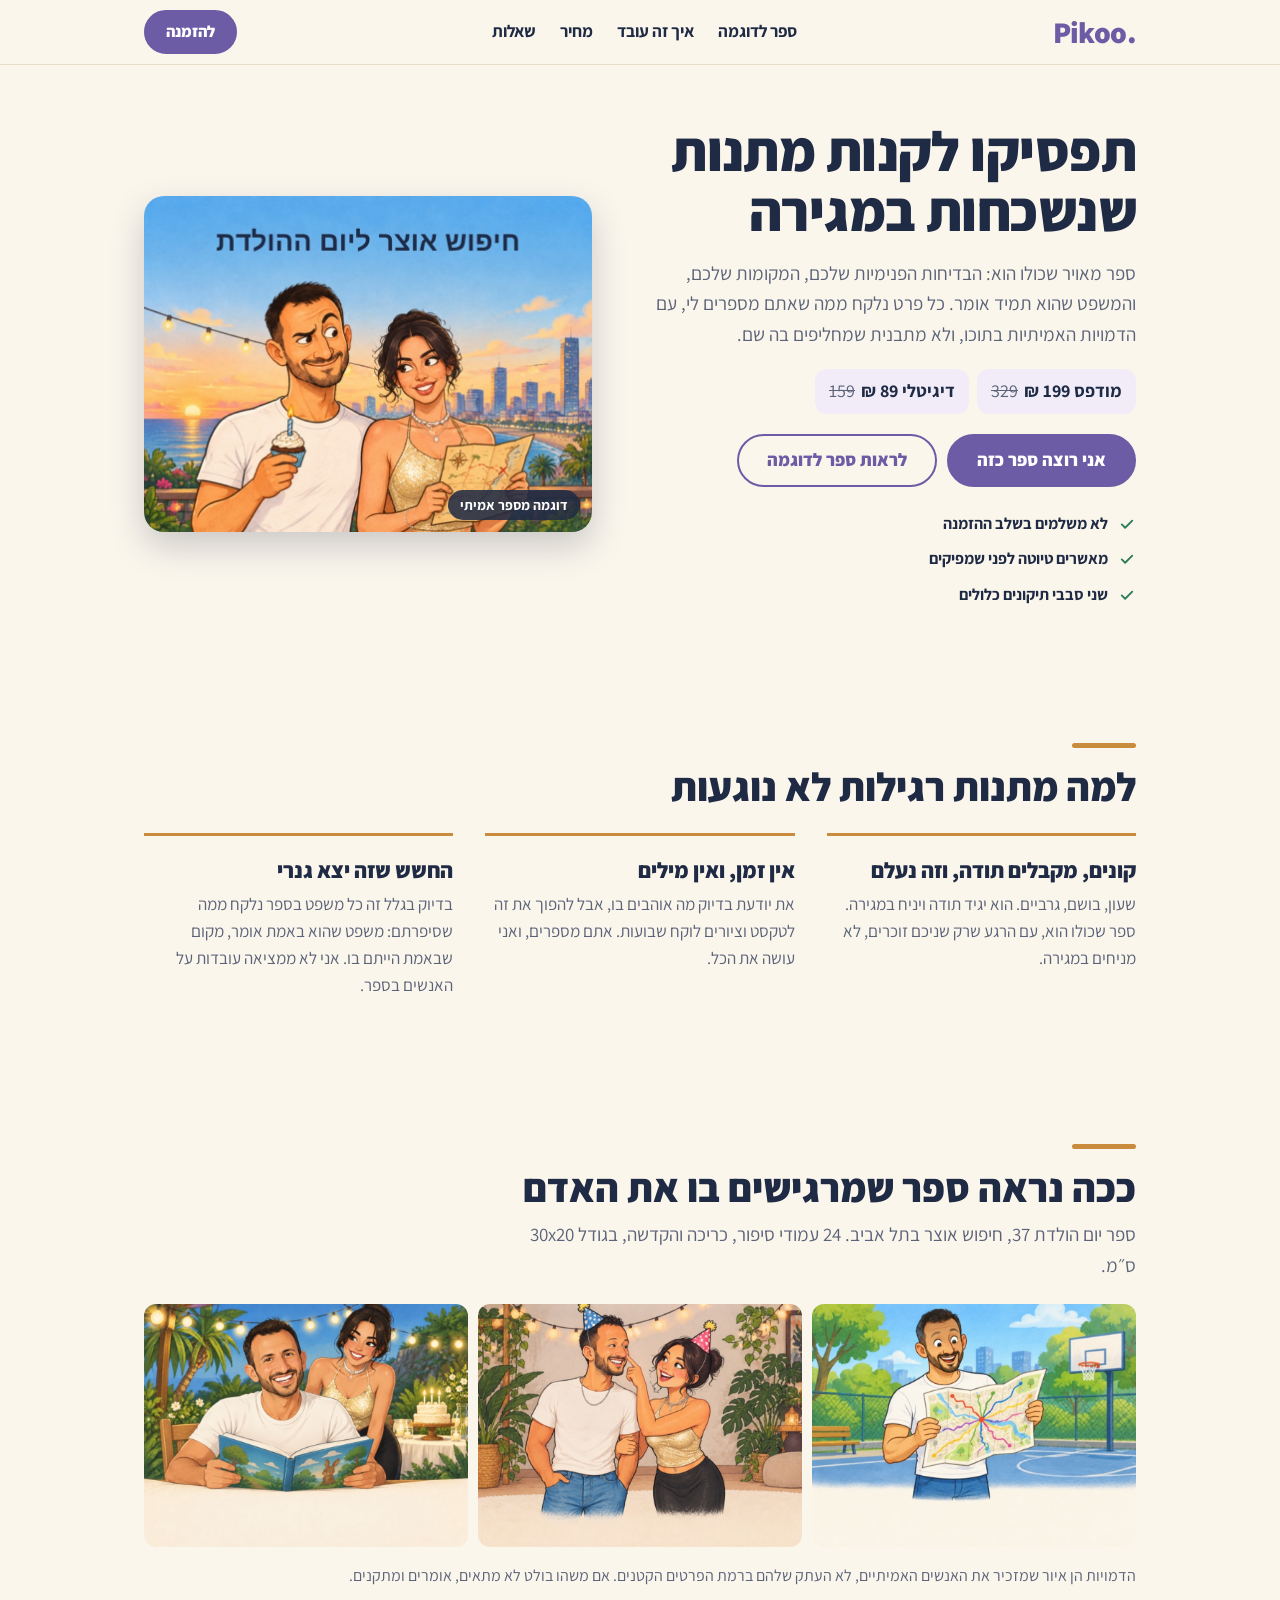
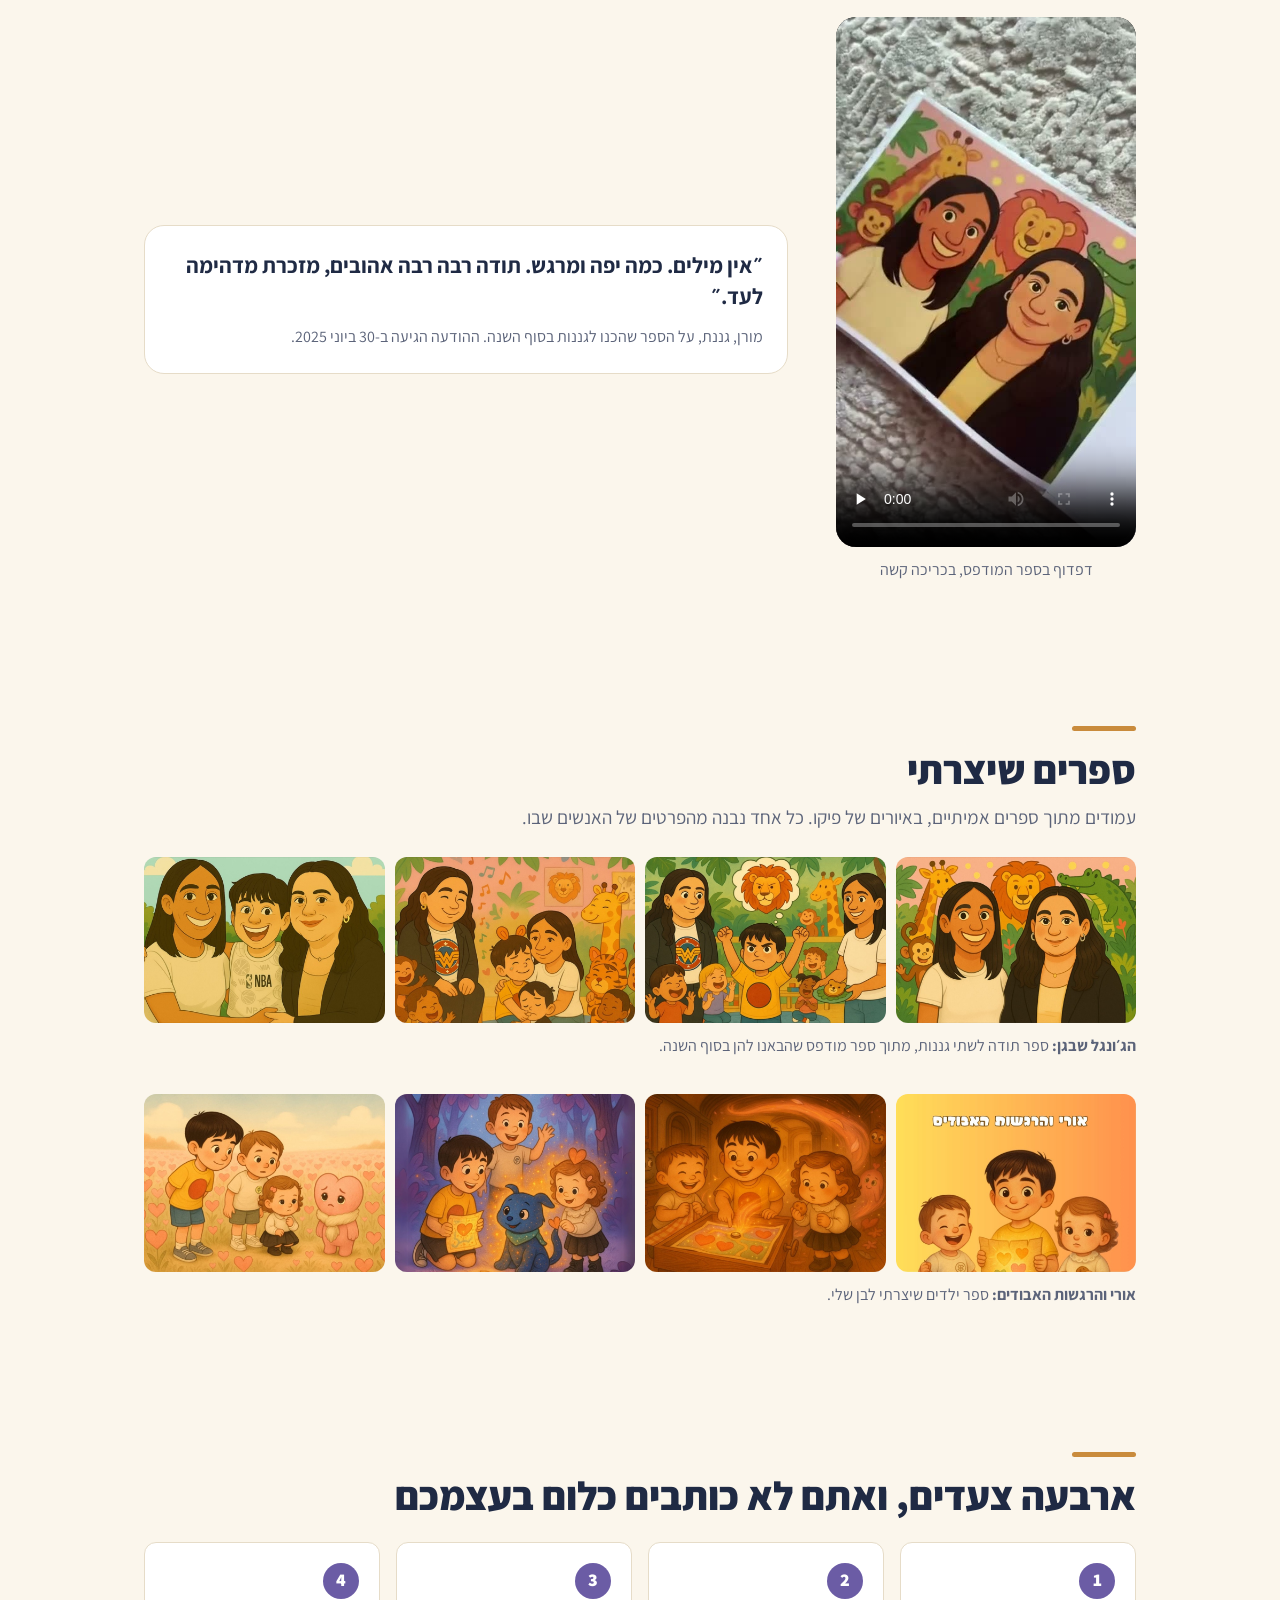
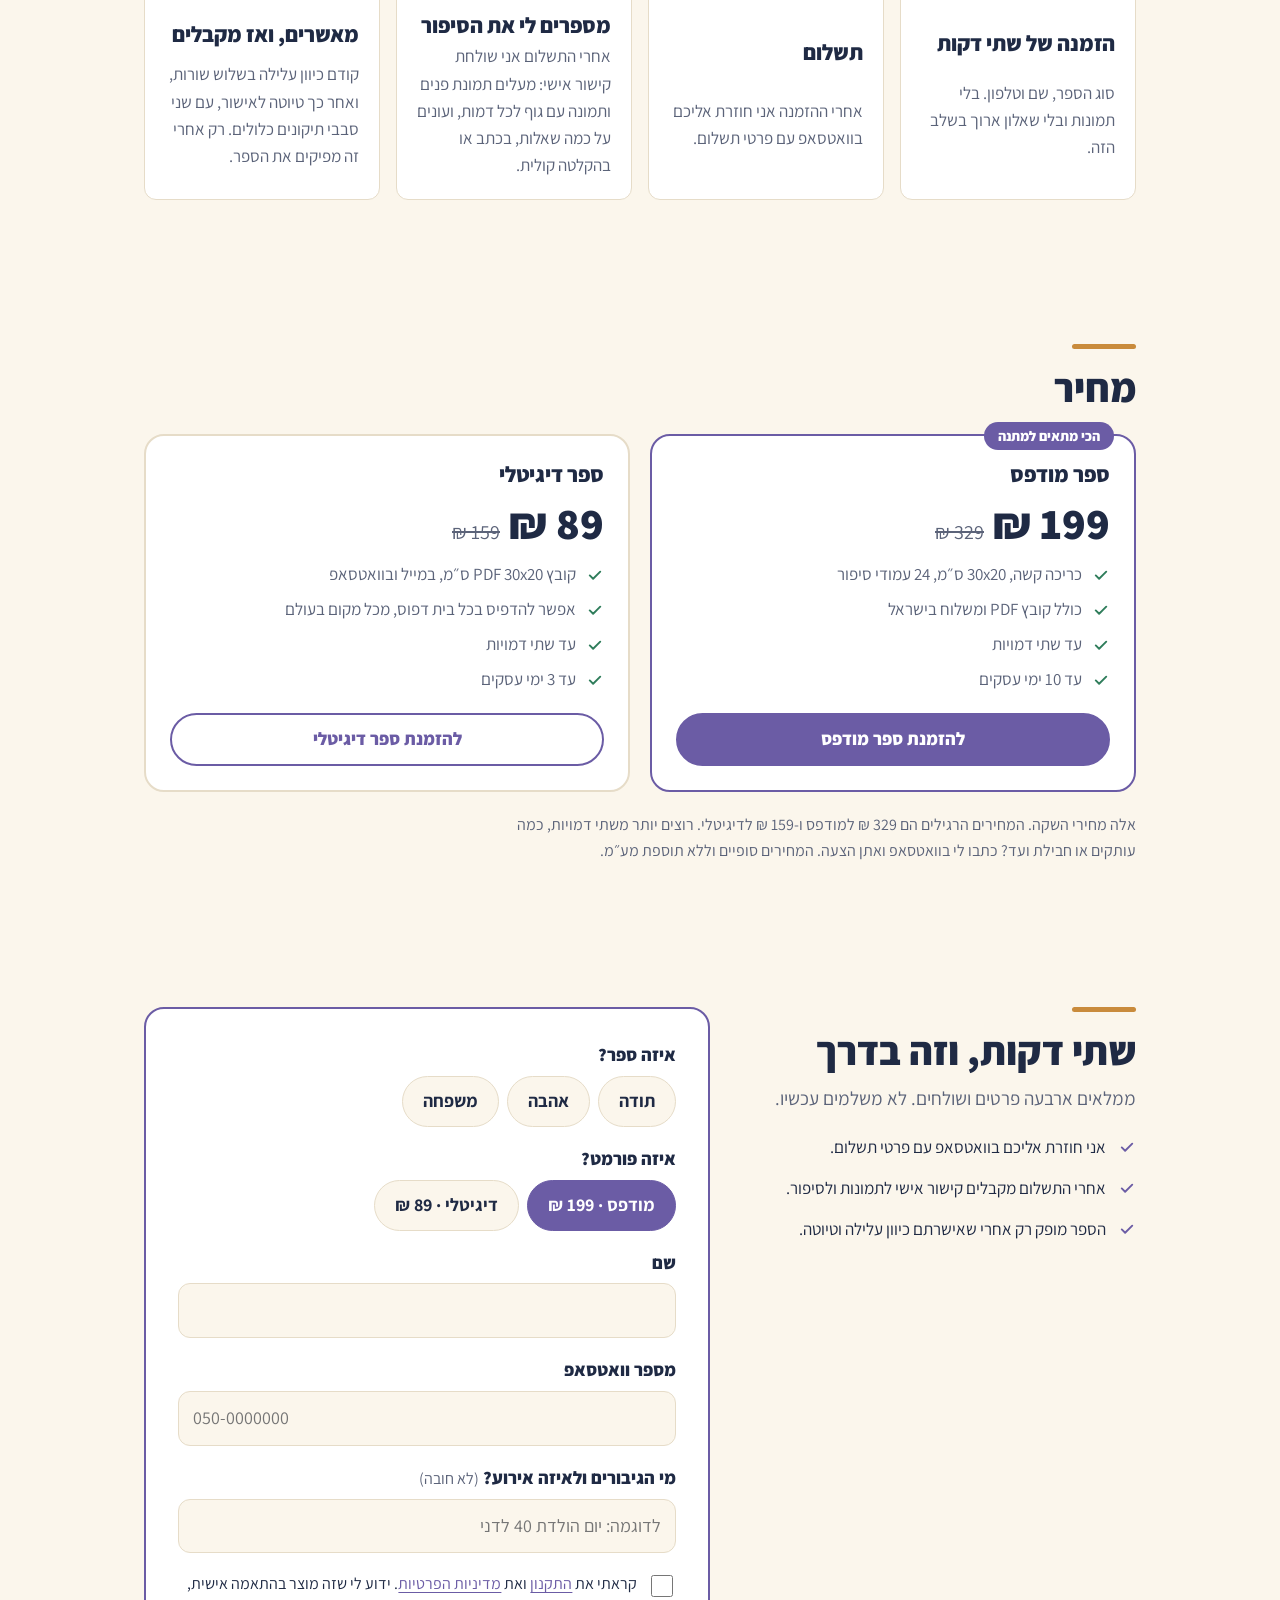
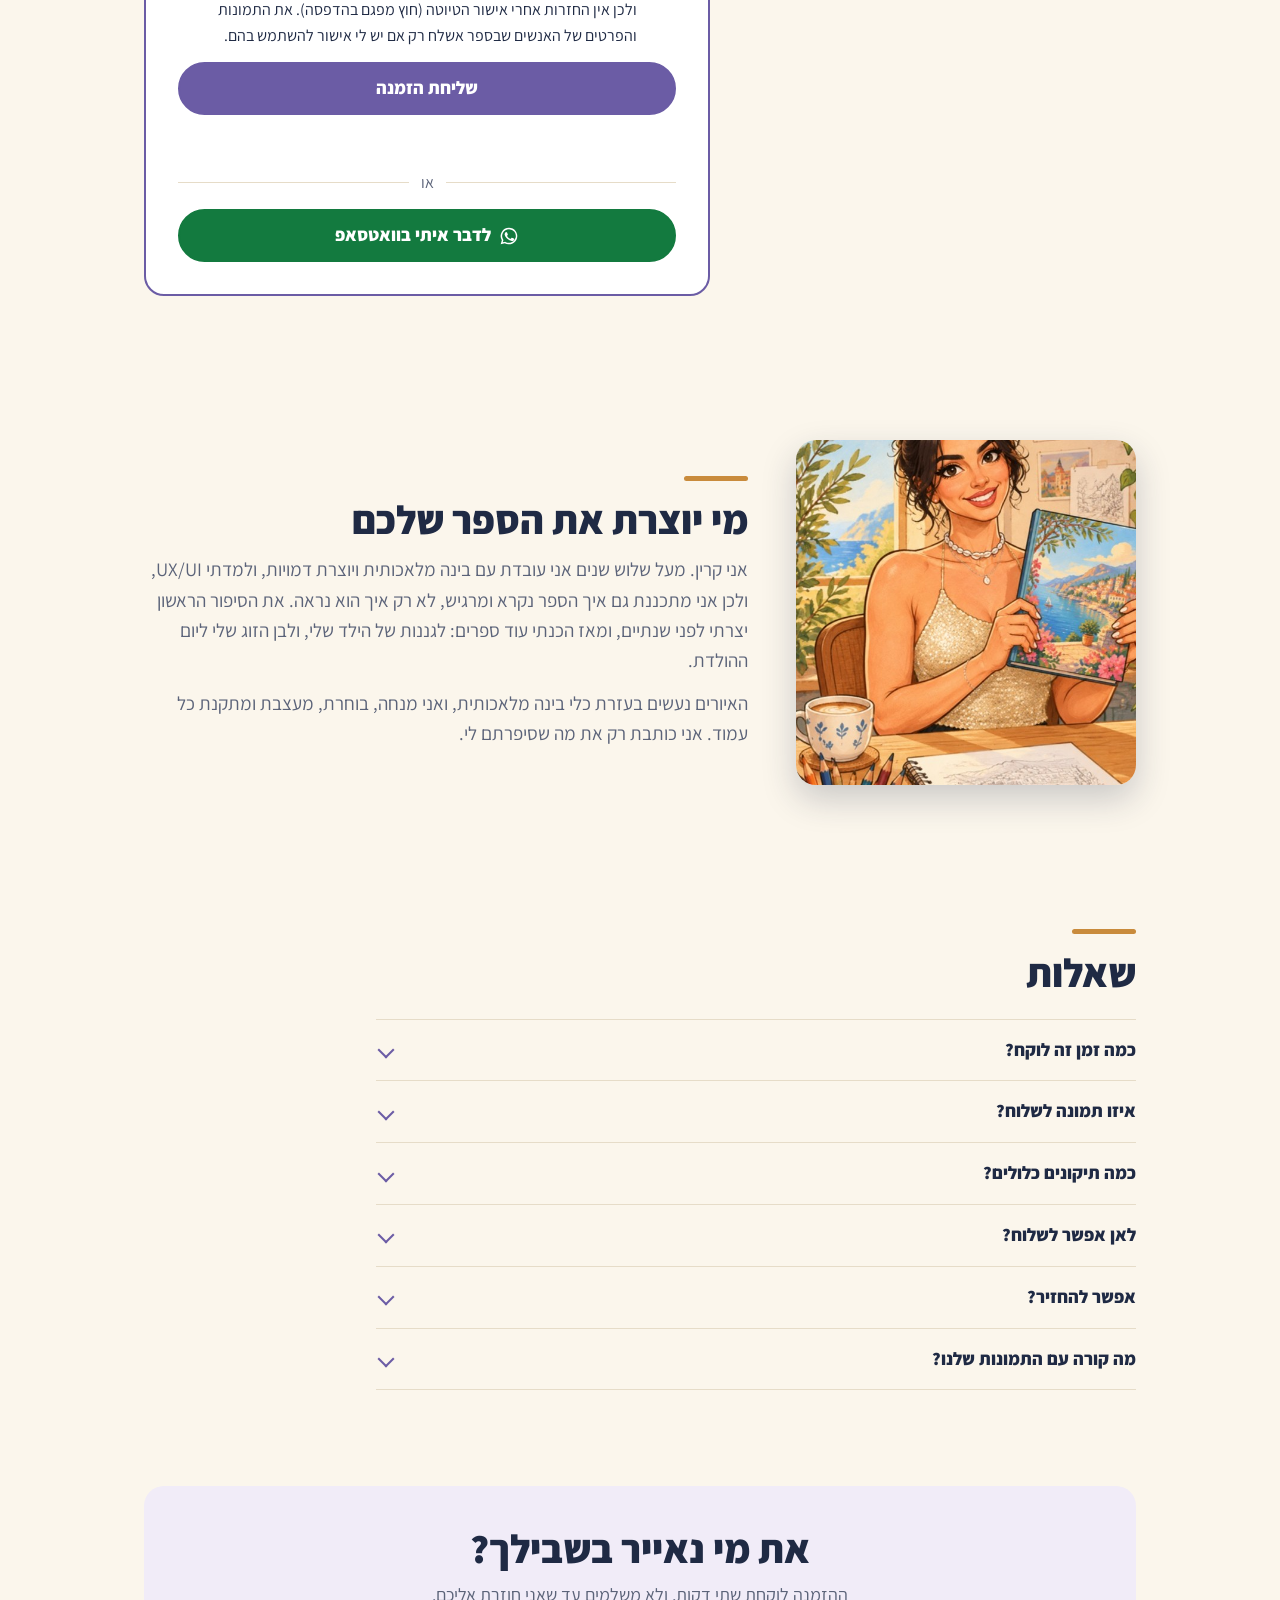
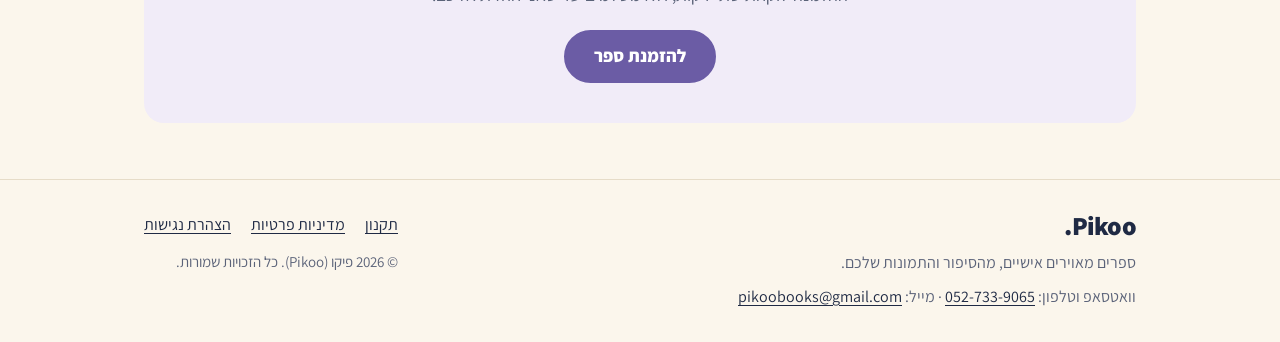
==== commit d1cf8b4f: "Rebuild landing page with design system, legal pages and self-hosted font - New shared stylesheet fo" ====
--- a/index.html
+++ b/index.html
@@ -3,267 +3,254 @@
 <head>
 <meta charset="utf-8">
 <meta name="viewport" content="width=device-width,initial-scale=1,viewport-fit=cover">
-<title>פיקו Pikoo: ספר מאויר אישי</title>
-<meta name="description" content="ספר מאויר על מי שאוהבים, שנכתב מפרטים שרק אתם מכירים. עם הדמויות האמיתיות בתוכו. מבצע לזמן מוגבל: דיגיטלי 89 ₪, מודפס 199 ₪.">
+<title>פיקו Pikoo: ספר מאויר אישי, מהסיפור והתמונות שלכם</title>
+<meta name="description" content="ספר מאויר אישי על מי שאוהבים, שנכתב מהפרטים שרק אתם מכירים, עם הדמויות האמיתיות בתוכו. דיגיטלי 89 ₪, מודפס בכריכה קשה 199 ₪.">
+<link rel="canonical" href="https://karinzikvashvili.github.io/pikoo/">
+<meta name="theme-color" content="#FBF6EC" media="(prefers-color-scheme:light)">
+<meta name="theme-color" content="#171A2B" media="(prefers-color-scheme:dark)">
+<link rel="icon" href="favicon.svg" type="image/svg+xml">
 <meta property="og:type" content="website">
 <meta property="og:locale" content="he_IL">
+<meta property="og:site_name" content="פיקו Pikoo">
+<meta property="og:url" content="https://karinzikvashvili.github.io/pikoo/">
 <meta property="og:title" content="פיקו Pikoo: ספר מאויר אישי">
 <meta property="og:description" content="ספר מאויר על מי שאוהבים, שנכתב מפרטים שרק אתם מכירים.">
 <meta property="og:image" content="https://karinzikvashvili.github.io/pikoo/og.jpg">
-<style>
-:root{--bg:#FBF6EC;--paper:#fff;--ink:#1F2A44;--muted:#5B6379;--line:#E6DCC8;--accent:#6B5CA5;--accent-ink:#fff;--gold:#C98B3C;--soft:#F1ECF8;--warn:#9A3B2E;--ok:#2F7D5B;--wa:#1FA855}
-@media (prefers-color-scheme:dark){:root:not([data-theme="light"]){--bg:#171A2B;--paper:#20243A;--ink:#F2EBDD;--muted:#AEB4C8;--line:#343A58;--accent:#B3A6E8;--accent-ink:#171A2B;--gold:#E0A55A;--soft:#2A2842;--warn:#F0A090;--ok:#6FCF9C;color-scheme:dark}}
-.hp,input.hp{position:absolute!important;width:1px!important;height:1px!important;margin:-1px!important;padding:0!important;border:0!important;overflow:hidden!important;clip:rect(0 0 0 0)!important;white-space:nowrap;opacity:0;pointer-events:none;inset-inline-start:0;top:0}
-*{box-sizing:border-box}
-html{scroll-behavior:smooth}
-body{margin:0;background:var(--bg);color:var(--ink);font:18px/1.6 system-ui,-apple-system,"Segoe UI","Assistant",Arial,sans-serif;padding:0 16px 84px}
-img,video{max-width:100%;height:auto;display:block}
-.wrap{max-width:980px;margin:0 auto}
-h1,h2,h3{line-height:1.12;margin:0;font-weight:800;text-wrap:balance}
-h1{font-size:clamp(34px,8vw,58px)}
-h2{font-size:clamp(26px,5.4vw,38px)}
-h3{font-size:20px}
-p{margin:0}
-section{padding-block:44px}
-.bar{display:block;width:64px;height:5px;background:var(--gold);margin-bottom:16px}
-.lead{color:var(--muted);font-size:19px}
-.top{position:sticky;top:0;z-index:20;background:var(--bg);display:flex;align-items:center;justify-content:space-between;gap:10px;padding:10px 0;border-bottom:1px solid var(--line)}
-.mark{font-weight:900;font-size:30px;color:var(--accent);direction:ltr;text-decoration:none}
-.pill{background:var(--gold);color:#fff;font-weight:800;font-size:14px;padding:6px 12px;border-radius:999px;white-space:nowrap}
-.btn{font:inherit;font-weight:800;display:inline-block;text-align:center;text-decoration:none;cursor:pointer;border:2px solid var(--accent);background:var(--accent);color:var(--accent-ink);padding:14px 28px;border-radius:999px;font-size:18px}
-.btn.ghost{background:transparent;color:var(--accent)}
-.btn.wa{background:var(--wa);border-color:var(--wa);color:#fff}
-.btn:disabled{opacity:.6;cursor:wait}
-.hero{display:grid;gap:22px;padding-block:26px 8px}
-.hero img.cover{border-radius:16px;box-shadow:0 14px 34px rgba(31,42,68,.22);width:100%;height:auto}
-.offer{display:flex;gap:10px;flex-wrap:wrap}
-.offer span{background:var(--soft);border-radius:12px;padding:8px 14px;font-weight:700}
-.offer s{color:var(--muted);font-weight:400;margin-inline-start:6px}
-.cta{display:flex;gap:10px;flex-wrap:wrap;margin-top:6px}
-.count{font-weight:800;color:var(--warn)}
-.proof{display:grid;gap:14px}
-.gallery{display:grid;grid-template-columns:repeat(3,1fr);gap:8px}
-.gallery img{border-radius:10px;width:100%;height:auto}
-@media(max-width:759px){.gallery{display:flex;overflow-x:auto;scroll-snap-type:x mandatory;gap:10px;padding-bottom:6px}.gallery img{flex:0 0 84%;scroll-snap-align:center}}
-.more{display:grid;gap:26px;margin-top:16px}.gallery.four{grid-template-columns:repeat(4,1fr)}@media(max-width:759px){.gallery.four{display:flex}}
-.quote{background:var(--paper);border:1.5px solid var(--line);border-radius:16px;padding:16px 18px}
-.quote q{display:block;font-size:20px;font-weight:700}
-.quote small{color:var(--muted)}
-figure{margin:0}
-figcaption{color:var(--muted);font-size:15px;margin-top:6px}
-.steps{display:grid;gap:12px;counter-reset:s}
-.step{display:flex;gap:14px;align-items:flex-start;background:var(--paper);border:1.5px solid var(--line);border-radius:14px;padding:14px 16px}
-.step b{flex:none;width:36px;height:36px;border-radius:50%;background:var(--accent);color:var(--accent-ink);display:grid;place-items:center;font-size:18px}
-.step p{color:var(--muted);font-size:16px}
-.cards{display:grid;gap:14px}
-.card{background:var(--paper);border:2px solid var(--line);border-radius:18px;padding:18px}
-.card.rec{border-color:var(--accent);position:relative}
-.card .tag{position:absolute;top:-13px;inset-inline-start:16px;background:var(--accent);color:var(--accent-ink);font-weight:800;font-size:13px;padding:3px 12px;border-radius:999px}
-.price{font-size:42px;font-weight:900;line-height:1;margin:8px 0}
-.price s{font-size:20px;color:var(--muted);font-weight:400;margin-inline-start:8px}
-.card ul{margin:8px 0 0;padding-inline-start:20px;color:var(--muted);font-size:16px}
-.extras{margin-top:12px;color:var(--muted);font-size:16px}
-.form{background:var(--paper);border:2px solid var(--accent);border-radius:20px;padding:20px}
-.field{display:flex;flex-direction:column;gap:6px;margin:14px 0}
-label,.legend{font-weight:800}
-input[type=text],input[type=tel],select,textarea{font:inherit;color:inherit;background:var(--bg);border:1.5px solid var(--line);border-radius:12px;padding:13px 14px;width:100%}
-input:focus,select:focus,textarea:focus{outline:3px solid var(--accent);outline-offset:1px}
-.choices{display:flex;gap:8px;flex-wrap:wrap}
-.choice input{position:absolute;opacity:0}
-.choice label{display:block;border:1.5px solid var(--line);background:var(--bg);border-radius:999px;padding:10px 18px;cursor:pointer;font-weight:700}
-.choice input:checked+label{background:var(--accent);border-color:var(--accent);color:var(--accent-ink)}
-.choice input:focus-visible+label{outline:3px solid var(--accent);outline-offset:2px}
-.check{display:flex;gap:10px;align-items:flex-start;margin:12px 0;font-weight:400;font-size:16px}
-.check input{margin-top:5px;width:20px;height:20px;flex:none}
-.status{margin-top:12px;font-weight:800;min-height:1.6em}
-.status.bad{color:var(--warn)}.status.ok{color:var(--ok)}
-.hint{color:var(--muted);font-size:15px;font-weight:400}
-.about{display:grid;gap:14px;align-items:center}
-.about img{border-radius:18px;max-width:300px}
-details{background:var(--paper);border:1.5px solid var(--line);border-radius:12px;padding:12px 16px;margin:8px 0}
-summary{font-weight:800;cursor:pointer}
-details p{color:var(--muted);margin-top:8px;font-size:16px}
-footer{border-top:1px solid var(--line);padding-block:22px;color:var(--muted);font-size:15px}
-.sticky{position:fixed;inset-inline:0;bottom:0;z-index:30;background:var(--bg);border-top:1px solid var(--line);padding:10px 16px calc(10px + env(safe-area-inset-bottom,0px));display:flex;gap:10px}
-.sticky .btn{flex:1;padding:12px 10px;font-size:17px}
-@media(min-width:760px){
-  body{padding-bottom:0}
-  .hero{grid-template-columns:1.1fr .9fr;align-items:center;gap:40px}
-  .cards{grid-template-columns:1fr 1fr}
-  .about{grid-template-columns:300px 1fr;gap:30px}
-  .sticky{display:none}
-}
-</style>
+<meta property="og:image:width" content="900">
+<meta property="og:image:height" content="675">
+<meta name="twitter:card" content="summary_large_image">
+<link rel="preload" href="fonts/assistant-hebrew.woff2" as="font" type="font/woff2" crossorigin>
+<link rel="stylesheet" href="css/site.css">
+<script type="application/ld+json">
+{"@context":"https://schema.org","@type":"Product","name":"ספר מאויר אישי של פיקו","description":"ספר מאויר אישי, 24 עמודי סיפור, שנכתב ומאויר מהסיפור והתמונות של המזמינים.","brand":{"@type":"Brand","name":"Pikoo"},"image":"https://karinzikvashvili.github.io/pikoo/og.jpg","offers":[{"@type":"Offer","name":"ספר מודפס בכריכה קשה","price":"199","priceCurrency":"ILS","availability":"https://schema.org/InStock","url":"https://karinzikvashvili.github.io/pikoo/#order"},{"@type":"Offer","name":"ספר דיגיטלי (PDF)","price":"89","priceCurrency":"ILS","availability":"https://schema.org/InStock","url":"https://karinzikvashvili.github.io/pikoo/#order"}]}
+</script>
 </head>
 <body>
-<div class="wrap">
-<div class="top"><a class="mark" href="#top">Pikoo.</a><span class="pill" id="pill">מבצע לזמן מוגבל</span></div>
-
-<main id="top">
+<a class="skip" href="#main">דילוג לתוכן</a>
+<header class="top"><div class="wrap">
+  <a class="mark" href="#top" aria-label="Pikoo, לראש הדף">Pikoo.</a>
+  <nav class="nav" aria-label="ניווט ראשי">
+    <a href="#sample">ספר לדוגמה</a><a href="#how">איך זה עובד</a><a href="#price">מחיר</a><a href="#faq">שאלות</a>
+  </nav>
+  <a class="btn small" href="#order">להזמנה</a>
+</div></header>
+
+<main id="main"><div class="wrap" id="top">
+
 <section class="hero">
   <div>
     <h1>תפסיקו לקנות מתנות שנשכחות במגירה</h1>
-    <p class="lead" style="margin-top:14px">ספר מאויר שכולו הוא: הבדיחות הפנימיות שלכם, המקומות שלכם, והמשפט שהוא תמיד אומר. כל פרט נלקח ממה שאתם מספרים לי, עם הדמויות האמיתיות בתוכו, ולא מתבנית שמחליפים בה שם.</p>
-    <div class="offer" style="margin-top:16px">
-      <span>דיגיטלי 89 ₪<s>159</s></span>
-      <span>מודפס 199 ₪<s>329</s></span>
-    </div>
-        <div class="cta"><a class="btn" href="#order">אני רוצה ספר כזה</a><a class="btn ghost" href="#sample">לראות ספר לדוגמה</a></div>
-  </div>
-  <img class="cover" src="img/cover.jpg" alt="כריכת ספר לדוגמה: חיפוש אוצר ליום ההולדת" width="900" height="675" fetchpriority="high">
+    <p class="lead">ספר מאויר שכולו הוא: הבדיחות הפנימיות שלכם, המקומות שלכם, והמשפט שהוא תמיד אומר. כל פרט נלקח ממה שאתם מספרים לי, עם הדמויות האמיתיות בתוכו, ולא מתבנית שמחליפים בה שם.</p>
+    <div class="offer" aria-label="מחירים">
+      <span>מודפס 199 ₪<s><span class="sr">במקום </span>329</s></span>
+      <span>דיגיטלי 89 ₪<s><span class="sr">במקום </span>159</s></span>
+    </div>
+    <div class="cta"><a class="btn" href="#order">אני רוצה ספר כזה</a><a class="btn ghost" href="#sample">לראות ספר לדוגמה</a></div>
+    <ul class="assure">
+      <li><svg width="18" height="18" viewBox="0 0 24 24" fill="none" stroke="currentColor" stroke-width="2.5" stroke-linecap="round" stroke-linejoin="round" aria-hidden="true"><path d="M5 12.5l4.5 4.5L19 7.500"/></svg>לא משלמים בשלב ההזמנה</li>
+      <li><svg width="18" height="18" viewBox="0 0 24 24" fill="none" stroke="currentColor" stroke-width="2.5" stroke-linecap="round" stroke-linejoin="round" aria-hidden="true"><path d="M5 12.5l4.5 4.5L19 7.500"/></svg>מאשרים טיוטה לפני שמפיקים</li>
+      <li><svg width="18" height="18" viewBox="0 0 24 24" fill="none" stroke="currentColor" stroke-width="2.5" stroke-linecap="round" stroke-linejoin="round" aria-hidden="true"><path d="M5 12.5l4.5 4.5L19 7.500"/></svg>שני סבבי תיקונים כלולים</li>
+    </ul>
+  </div>
+  <figure class="book">
+    <img src="img/cover.jpg" alt="כריכת ספר לדוגמה: חיפוש אוצר ליום ההולדת. זוג מאויר על רקע קו החוף של תל אביב" width="900" height="675" fetchpriority="high">
+    <span class="tagline">דוגמה מספר אמיתי</span>
+  </figure>
 </section>
 
 <section aria-labelledby="h-pain">
-  <span class="bar" aria-hidden="true"></span>
-  <h2 id="h-pain">למה מתנות רגילות לא נוגעות</h2>
-  <div class="steps" style="margin-top:16px">
-    <div class="step"><b>1</b><div><h3>קונים, מקבלים תודה, וזה נעלם</h3><p>שעון, בושם, גרביים. הוא יגיד תודה ויניח במגירה. ספר שכולו הוא, עם הרגע שרק שניכם זוכרים, לא מניחים במגירה.</p></div></div>
-    <div class="step"><b>2</b><div><h3>אין זמן, ואין מילים</h3><p>את יודעת בדיוק מה אוהבים בו, אבל להפוך את זה לטקסט וציורים לוקח שבועות. אתם מספרים, ואני עושה את הכל.</p></div></div>
-    <div class="step"><b>3</b><div><h3>החשש שזה יצא גנרי</h3><p>בדיוק בגלל זה כל משפט בספר נלקח ממה שסיפרתם: משפט שהוא באמת אומר, מקום שבאמת הייתם בו. אני לא ממציאה עובדות על האנשים בספר.</p></div></div>
-  </div>
-</section>
-
-<section id="sample" class="proof" aria-labelledby="h-sample">
-  <span class="bar" aria-hidden="true"></span>
+  <div class="sec-head"><span class="bar" aria-hidden="true"></span>
+  <h2 id="h-pain">למה מתנות רגילות לא נוגעות</h2></div>
+  <div class="why">
+    <div><h3>קונים, מקבלים תודה, וזה נעלם</h3><p>שעון, בושם, גרביים. הוא יגיד תודה ויניח במגירה. ספר שכולו הוא, עם הרגע שרק שניכם זוכרים, לא מניחים במגירה.</p></div>
+    <div><h3>אין זמן, ואין מילים</h3><p>את יודעת בדיוק מה אוהבים בו, אבל להפוך את זה לטקסט וציורים לוקח שבועות. אתם מספרים, ואני עושה את הכל.</p></div>
+    <div><h3>החשש שזה יצא גנרי</h3><p>בדיוק בגלל זה כל משפט בספר נלקח ממה שסיפרתם: משפט שהוא באמת אומר, מקום שבאמת הייתם בו. אני לא ממציאה עובדות על האנשים בספר.</p></div>
+  </div>
+</section>
+
+<section id="sample" aria-labelledby="h-sample">
+  <div class="sec-head"><span class="bar" aria-hidden="true"></span>
   <h2 id="h-sample">ככה נראה ספר שמרגישים בו את האדם</h2>
-  <p class="lead">ספר יום הולדת 37, חיפוש אוצר בתל אביב. 24 עמודי סיפור, כריכה והקדשה, בגודל 30x20 ס״מ.</p>
-  <div class="gallery">
+  <p class="lead">ספר יום הולדת 37, חיפוש אוצר בתל אביב. 24 עמודי סיפור, כריכה והקדשה, בגודל 30x20 ס״מ.</p></div>
+  <div class="gallery" tabindex="0" role="group" aria-label="עמודים מהספר חיפוש אוצר ליום ההולדת">
     <img src="img/map.jpg" alt="עמוד מהספר: מפה" loading="lazy" width="900" height="675">
     <img src="img/party.jpg" alt="עמוד מהספר: הרגע שבו שניהם מצחיקים אחד את השני" loading="lazy" width="900" height="675">
     <img src="img/end.jpg" alt="עמוד מהספר: הסוף, עם הספר בידיים" loading="lazy" width="900" height="675">
   </div>
-  <p class="hint">הדמויות הן איור שמזכיר את האנשים האמיתיים, לא העתק שלהם ברמת הפרטים הקטנים. אם משהו בולט לא מתאים, אומרים ומתקנים.</p>
-  <div class="quote">
-    <q>״אין מילים. כמה יפה ומרגש. תודה רבה רבה אהובים, מזכרת מדהימה לעד.״</q>
-    <small>מורן, גננת, על הספר שהכנו לגננות בסוף השנה. ההודעה הגיעה ב-30 ביוני 2025.</small>
-  </div>
-  <figure>
-    <video controls preload="none" playsinline poster="img/video-poster.jpg" aria-label="דפדוף בספר המודפס"><source src="pikoo-video.mp4" type="video/mp4"></video>
-    <figcaption>דפדוף בספר המודפס, בכריכה קשה</figcaption>
-  </figure>
+  <p class="hint note">הדמויות הן איור שמזכיר את האנשים האמיתיים, לא העתק שלהם ברמת הפרטים הקטנים. אם משהו בולט לא מתאים, אומרים ומתקנים.</p>
+  <div class="proof2">
+    <figure>
+      <video controls preload="none" playsinline poster="img/video-poster.jpg" aria-label="דפדוף בספר המודפס" width="480" height="848"><source src="pikoo-video.mp4" type="video/mp4"></video>
+      <figcaption>דפדוף בספר המודפס, בכריכה קשה</figcaption>
+    </figure>
+    <blockquote class="quote">
+      <p>״אין מילים. כמה יפה ומרגש. תודה רבה רבה אהובים, מזכרת מדהימה לעד.״</p>
+      <footer>מורן, גננת, על הספר שהכנו לגננות בסוף השנה. ההודעה הגיעה ב-30 ביוני 2025.</footer>
+    </blockquote>
+  </div>
 </section>
 
 <section aria-labelledby="h-books">
-  <span class="bar" aria-hidden="true"></span>
+  <div class="sec-head"><span class="bar" aria-hidden="true"></span>
   <h2 id="h-books">ספרים שיצרתי</h2>
-  <p class="lead" style="margin-top:8px">עמודים מתוך ספרים אמיתיים, באיורים של פיקו. כל אחד נבנה מהפרטים של האנשים שבו.</p>
+  <p class="lead">עמודים מתוך ספרים אמיתיים, באיורים של פיקו. כל אחד נבנה מהפרטים של האנשים שבו.</p></div>
   <div class="more">
     <figure>
-      <div class="gallery four"><img src="img/t02.jpg" alt="מורן ורינת בג׳ונגל" loading="lazy" width="900" height="621"><img src="img/t05.jpg" alt="הילדים חוגגים" loading="lazy" width="900" height="621"><img src="img/t09.jpg" alt="גננת מחבקת ילדים" loading="lazy" width="900" height="621"><img src="img/t13.jpg" alt="ילד עם שתי הגננות" loading="lazy" width="900" height="621"></div>
+      <div class="gallery four" tabindex="0" role="group" aria-label="עמודים מהספר הג׳ונגל שבגן"><img src="img/t02.jpg" alt="מורן ורינת בג׳ונגל" loading="lazy" width="900" height="621"><img src="img/t05.jpg" alt="הילדים חוגגים" loading="lazy" width="900" height="621"><img src="img/t09.jpg" alt="גננת מחבקת ילדים" loading="lazy" width="900" height="621"><img src="img/t13.jpg" alt="ילד עם שתי הגננות" loading="lazy" width="900" height="621"></div>
       <figcaption><b>הג׳ונגל שבגן:</b> ספר תודה לשתי גננות, מתוך ספר מודפס שהבאנו להן בסוף השנה.</figcaption>
     </figure>
     <figure>
-      <div class="gallery four"><img src="img/u01.jpg" alt="כריכה: אורי והרגשות האבודים" loading="lazy" width="900" height="621"><img src="img/u05.jpg" alt="עמוד מהספר" loading="lazy" width="900" height="621"><img src="img/u09.jpg" alt="עמוד מהספר" loading="lazy" width="900" height="621"><img src="img/u15.jpg" alt="עמוד מהספר" loading="lazy" width="900" height="621"></div>
+      <div class="gallery four" tabindex="0" role="group" aria-label="עמודים מהספר אורי והרגשות האבודים"><img src="img/u01.jpg" alt="כריכה: אורי והרגשות האבודים" loading="lazy" width="900" height="667"><img src="img/u05.jpg" alt="עמוד מהספר אורי והרגשות האבודים" loading="lazy" width="900" height="667"><img src="img/u09.jpg" alt="עמוד מהספר אורי והרגשות האבודים" loading="lazy" width="900" height="667"><img src="img/u15.jpg" alt="עמוד מהספר אורי והרגשות האבודים" loading="lazy" width="900" height="667"></div>
       <figcaption><b>אורי והרגשות האבודים:</b> ספר ילדים שיצרתי לבן שלי.</figcaption>
     </figure>
   </div>
 </section>
 
-<section aria-labelledby="h-how">
-  <span class="bar" aria-hidden="true"></span>
-  <h2 id="h-how">ארבעה צעדים, ואתם לא כותבים כלום בעצמכם</h2>
-  <div class="steps" style="margin-top:16px">
-    <div class="step"><b>1</b><div><h3>הזמנה של שתי דקות</h3><p>סוג הספר, שם וטלפון. בלי תמונות ובלי שאלון ארוך בשלב הזה.</p></div></div>
-    <div class="step"><b>2</b><div><h3>תשלום</h3><p>אחרי ההזמנה אני חוזרת אליכם בוואטסאפ עם פרטי תשלום.</p></div></div>
-    <div class="step"><b>3</b><div><h3>מספרים לנו את הסיפור</h3><p>אחרי התשלום אני שולחת קישור אישי: מעלים תמונת פנים ותמונה עם גוף לכל דמות, ועונים על כמה שאלות, בכתב או בהקלטה קולית.</p></div></div>
-    <div class="step"><b>4</b><div><h3>מאשרים, ואז מקבלים</h3><p>קודם כיוון עלילה בשלוש שורות, ואחר כך טיוטה לאישור, עם שני סבבי תיקונים כלולים. רק אחרי זה מפיקים את הספר.</p></div></div>
-  </div>
-</section>
-
-<section aria-labelledby="h-price">
-  <span class="bar" aria-hidden="true"></span>
-  <h2 id="h-price">מחיר</h2>
-  <div class="cards" style="margin-top:18px">
+<section id="how" aria-labelledby="h-how">
+  <div class="sec-head"><span class="bar" aria-hidden="true"></span>
+  <h2 id="h-how">ארבעה צעדים, ואתם לא כותבים כלום בעצמכם</h2></div>
+  <ol class="steps">
+    <li><h3>הזמנה של שתי דקות</h3><p>סוג הספר, שם וטלפון. בלי תמונות ובלי שאלון ארוך בשלב הזה.</p></li>
+    <li><h3>תשלום</h3><p>אחרי ההזמנה אני חוזרת אליכם בוואטסאפ עם פרטי תשלום.</p></li>
+    <li><h3>מספרים לי את הסיפור</h3><p>אחרי התשלום אני שולחת קישור אישי: מעלים תמונת פנים ותמונה עם גוף לכל דמות, ועונים על כמה שאלות, בכתב או בהקלטה קולית.</p></li>
+    <li><h3>מאשרים, ואז מקבלים</h3><p>קודם כיוון עלילה בשלוש שורות, ואחר כך טיוטה לאישור, עם שני סבבי תיקונים כלולים. רק אחרי זה מפיקים את הספר.</p></li>
+  </ol>
+</section>
+
+<section id="price" aria-labelledby="h-price">
+  <div class="sec-head"><span class="bar" aria-hidden="true"></span>
+  <h2 id="h-price">מחיר</h2></div>
+  <div class="cards">
     <div class="card rec"><span class="tag">הכי מתאים למתנה</span>
       <h3>ספר מודפס</h3>
-      <div class="price">199 ₪<s>329 ₪</s></div>
-      <ul><li>כריכה קשה, 30x20 ס״מ, 24 עמודי סיפור</li><li>כולל קובץ PDF, משלוח לישראל</li><li>עד שתי דמויות, עד 10 ימי עסקים</li></ul>
+      <div class="price">199 ₪<s><span class="sr">במקום </span>329 ₪</s></div>
+      <ul><li><svg width="18" height="18" viewBox="0 0 24 24" fill="none" stroke="currentColor" stroke-width="2.5" stroke-linecap="round" stroke-linejoin="round" aria-hidden="true"><path d="M5 12.5l4.5 4.5L19 7.500"/></svg>כריכה קשה, 30x20 ס״מ, 24 עמודי סיפור</li><li><svg width="18" height="18" viewBox="0 0 24 24" fill="none" stroke="currentColor" stroke-width="2.5" stroke-linecap="round" stroke-linejoin="round" aria-hidden="true"><path d="M5 12.5l4.5 4.5L19 7.500"/></svg>כולל קובץ PDF ומשלוח בישראל</li><li><svg width="18" height="18" viewBox="0 0 24 24" fill="none" stroke="currentColor" stroke-width="2.5" stroke-linecap="round" stroke-linejoin="round" aria-hidden="true"><path d="M5 12.5l4.5 4.5L19 7.500"/></svg>עד שתי דמויות</li><li><svg width="18" height="18" viewBox="0 0 24 24" fill="none" stroke="currentColor" stroke-width="2.5" stroke-linecap="round" stroke-linejoin="round" aria-hidden="true"><path d="M5 12.5l4.5 4.5L19 7.500"/></svg>עד 10 ימי עסקים</li></ul>
+      <a class="btn" href="#order" data-fmt="f2">להזמנת ספר מודפס</a>
     </div>
     <div class="card">
       <h3>ספר דיגיטלי</h3>
-      <div class="price">89 ₪<s>159 ₪</s></div>
-      <ul><li>קובץ PDF 30x20 ס״מ, במייל ובוואטסאפ</li><li>אפשר להדפיס בכל בית דפוס, מכל מקום בעולם</li><li>עד שתי דמויות, עד 3 ימי עסקים</li></ul>
-    </div>
-  </div>
-  <p class="extras">מחיר מבצע לזמן מוגבל, אחריו המחירים הרגילים: 329 ₪ למודפס ו-159 ₪ לדיגיטלי. רוצים יותר משתי דמויות, כמה עותקים או חבילת ועד? כתבו לי בוואטסאפ ואתן הצעה. המחירים סופיים וללא תוספת מע״מ.</p>
+      <div class="price">89 ₪<s><span class="sr">במקום </span>159 ₪</s></div>
+      <ul><li><svg width="18" height="18" viewBox="0 0 24 24" fill="none" stroke="currentColor" stroke-width="2.5" stroke-linecap="round" stroke-linejoin="round" aria-hidden="true"><path d="M5 12.5l4.5 4.5L19 7.500"/></svg>קובץ PDF 30x20 ס״מ, במייל ובוואטסאפ</li><li><svg width="18" height="18" viewBox="0 0 24 24" fill="none" stroke="currentColor" stroke-width="2.5" stroke-linecap="round" stroke-linejoin="round" aria-hidden="true"><path d="M5 12.5l4.5 4.5L19 7.500"/></svg>אפשר להדפיס בכל בית דפוס, מכל מקום בעולם</li><li><svg width="18" height="18" viewBox="0 0 24 24" fill="none" stroke="currentColor" stroke-width="2.5" stroke-linecap="round" stroke-linejoin="round" aria-hidden="true"><path d="M5 12.5l4.5 4.5L19 7.500"/></svg>עד שתי דמויות</li><li><svg width="18" height="18" viewBox="0 0 24 24" fill="none" stroke="currentColor" stroke-width="2.5" stroke-linecap="round" stroke-linejoin="round" aria-hidden="true"><path d="M5 12.5l4.5 4.5L19 7.500"/></svg>עד 3 ימי עסקים</li></ul>
+      <a class="btn ghost" href="#order" data-fmt="f1">להזמנת ספר דיגיטלי</a>
+    </div>
+  </div>
+  <p class="extras">אלה מחירי השקה. המחירים הרגילים הם 329 ₪ למודפס ו-159 ₪ לדיגיטלי. רוצים יותר משתי דמויות, כמה עותקים או חבילת ועד? כתבו לי בוואטסאפ ואתן הצעה. המחירים סופיים וללא תוספת מע״מ.</p>
 </section>
 
 <section id="order" aria-labelledby="h-order">
-  <span class="bar" aria-hidden="true"></span>
-  <h2 id="h-order">שתי דקות, וזה בדרך</h2>
-  <p class="lead" style="margin:8px 0 14px">ממלאים ארבעה פרטים ושולחים. אני חוזרת בוואטסאפ עם פרטי תשלום, ואחרי התשלום מקבלים קישור לתמונות ולסיפור.</p>
-  <form class="form" id="form" novalidate>
-    <div class="field"><span class="legend">איזה ספר?</span>
-      <div class="choices" role="radiogroup" aria-label="סוג הספר">
-        <div class="choice"><input type="radio" name="line" id="l1" value="תודה"><label for="l1">תודה</label></div>
-        <div class="choice"><input type="radio" name="line" id="l2" value="אהבה"><label for="l2">אהבה</label></div>
-        <div class="choice"><input type="radio" name="line" id="l3" value="משפחה"><label for="l3">משפחה</label></div>
-      </div></div>
-    <div class="field"><span class="legend">איזה פורמט?</span>
-      <div class="choices" role="radiogroup" aria-label="פורמט">
-        <div class="choice"><input type="radio" name="fmt" id="f2" value="מודפס (199 ₪)" checked><label for="f2">מודפס · 199 ₪</label></div>
-        <div class="choice"><input type="radio" name="fmt" id="f1" value="דיגיטלי (89 ₪)"><label for="f1">דיגיטלי · 89 ₪</label></div>
-      </div></div>
-    <div class="field"><label for="cname">שם</label><input type="text" id="cname" autocomplete="name"></div>
-    <div class="field"><label for="phone">מספר וואטסאפ</label><input type="tel" id="phone" autocomplete="tel" placeholder="050-0000000" dir="ltr" inputmode="tel"></div>
-    <div class="field"><label for="note">מי הגיבורים ולאיזה אירוע? <span class="hint">(לא חובה)</span></label><input type="text" id="note" placeholder="לדוגמה: יום הולדת 40 לדני, או סיום שנה בגן"></div>
-    <input type="text" id="website" class="hp" tabindex="-1" autocomplete="off" aria-hidden="true">
-    <div class="check"><input type="checkbox" id="ok"><label for="ok" style="font-weight:400">ידוע לי שזה מוצר בהתאמה אישית, ולכן אין החזרות אחרי אישור הטיוטה (חוץ מפגם בהדפסה). את התמונות והפרטים של האנשים שבספר אשלח רק אם יש לי אישור להשתמש בהם.</label></div>
-    <button class="btn" type="button" id="send" style="width:100%">שליחת הזמנה</button>
-    <div class="cta" style="margin-top:12px"><a class="btn wa" id="wa" style="flex:1" href="#">או לדבר איתי בוואטסאפ</a></div>
-    <div class="status" id="status" role="status"></div>
-    <p class="hint" style="margin-top:6px">לא משלמים עכשיו. הספר מופק רק אחרי שמאשרים כיוון עלילה וטיוטה.</p>
-  </form>
+  <div class="order">
+    <div>
+      <span class="bar" aria-hidden="true"></span>
+      <h2 id="h-order">שתי דקות, וזה בדרך</h2>
+      <p class="lead" style="margin-top:10px">ממלאים ארבעה פרטים ושולחים. לא משלמים עכשיו.</p>
+      <ul class="next">
+        <li><svg width="18" height="18" viewBox="0 0 24 24" fill="none" stroke="currentColor" stroke-width="2.5" stroke-linecap="round" stroke-linejoin="round" aria-hidden="true"><path d="M5 12.5l4.5 4.5L19 7.500"/></svg><span>אני חוזרת אליכם בוואטסאפ עם פרטי תשלום.</span></li>
+        <li><svg width="18" height="18" viewBox="0 0 24 24" fill="none" stroke="currentColor" stroke-width="2.5" stroke-linecap="round" stroke-linejoin="round" aria-hidden="true"><path d="M5 12.5l4.5 4.5L19 7.500"/></svg><span>אחרי התשלום מקבלים קישור אישי לתמונות ולסיפור.</span></li>
+        <li><svg width="18" height="18" viewBox="0 0 24 24" fill="none" stroke="currentColor" stroke-width="2.5" stroke-linecap="round" stroke-linejoin="round" aria-hidden="true"><path d="M5 12.5l4.5 4.5L19 7.500"/></svg><span>הספר מופק רק אחרי שאישרתם כיוון עלילה וטיוטה.</span></li>
+      </ul>
+    </div>
+    <form class="form" id="form" novalidate>
+      <fieldset class="field"><legend>איזה ספר?</legend>
+        <div class="choices">
+          <div class="choice"><input type="radio" name="line" id="l1" value="תודה"><label for="l1">תודה</label></div>
+          <div class="choice"><input type="radio" name="line" id="l2" value="אהבה"><label for="l2">אהבה</label></div>
+          <div class="choice"><input type="radio" name="line" id="l3" value="משפחה"><label for="l3">משפחה</label></div>
+        </div><span class="err" id="e-line"></span></fieldset>
+      <fieldset class="field"><legend>איזה פורמט?</legend>
+        <div class="choices">
+          <div class="choice"><input type="radio" name="fmt" id="f2" value="מודפס (199 ₪)" checked><label for="f2">מודפס · 199 ₪</label></div>
+          <div class="choice"><input type="radio" name="fmt" id="f1" value="דיגיטלי (89 ₪)"><label for="f1">דיגיטלי · 89 ₪</label></div>
+        </div></fieldset>
+      <div class="field"><label for="cname">שם</label><input type="text" id="cname" autocomplete="name" aria-describedby="e-cname"><span class="err" id="e-cname"></span></div>
+      <div class="field"><label for="phone">מספר וואטסאפ</label><input type="tel" id="phone" autocomplete="tel" placeholder="050-0000000" dir="ltr" inputmode="tel" aria-describedby="e-phone"><span class="err" id="e-phone"></span></div>
+      <div class="field"><label for="note">מי הגיבורים ולאיזה אירוע? <span class="hint">(לא חובה)</span></label><input type="text" id="note" placeholder="לדוגמה: יום הולדת 40 לדני"></div>
+      <input type="text" id="website" class="hp" tabindex="-1" autocomplete="off" aria-hidden="true">
+      <div class="check"><input type="checkbox" id="ok" aria-describedby="e-ok"><label for="ok">קראתי את <a href="terms.html" target="_blank" rel="noopener">התקנון</a> ואת <a href="privacy.html" target="_blank" rel="noopener">מדיניות הפרטיות</a>. ידוע לי שזה מוצר בהתאמה אישית, ולכן אין החזרות אחרי אישור הטיוטה (חוץ מפגם בהדפסה). את התמונות והפרטים של האנשים שבספר אשלח רק אם יש לי אישור להשתמש בהם.</label></div>
+      <span class="err" id="e-ok" style="display:block;margin-bottom:14px"></span>
+      <button class="btn" type="submit" id="send" style="width:100%">שליחת הזמנה</button>
+      <div class="status" id="status" role="status" aria-live="polite"></div>
+      <div class="or">או</div>
+      <a class="btn wa" id="wa" style="width:100%" href="https://wa.me/972527339065" target="_blank" rel="noopener"><svg width="20" height="20" viewBox="0 0 24 24" fill="currentColor" aria-hidden="true"><path d="M12 2a10 10 0 0 0-8.600 15.100L2 22l5-1.300A10 10 0 1 0 12 2zm0 1.800a8.200 8.200 0 1 1-4.200 15.250l-.3-.18-2.950.770.790-2.880-.2-.3A8.200 8.200 0 0 1 12 3.800zM8.500 7.300c-.2 0-.5.070-.75.350-.26.280-1 .970-1 2.370s1.020 2.750 1.160 2.940c.14.190 2 3.050 4.850 4.280 2.370 1.020 2.850.820 3.370.770.520-.050 1.670-.680 1.900-1.340.240-.660.240-1.220.170-1.340-.070-.120-.260-.190-.540-.330-.280-.140-1.670-.820-1.930-.920-.260-.090-.450-.140-.640.140-.190.280-.730.920-.900 1.110-.160.190-.330.210-.610.070-.280-.140-1.200-.440-2.280-1.400-.840-.750-1.410-1.680-1.580-1.960-.160-.280-.020-.430.120-.570.130-.130.280-.330.420-.490.140-.170.190-.280.280-.470.090-.190.050-.350-.020-.490-.070-.140-.630-1.530-.870-2.090-.230-.550-.460-.470-.640-.480z"/></svg>לדבר איתי בוואטסאפ</a>
+    </form>
+  </div>
 </section>
 
 <section class="about" aria-labelledby="h-about">
-  <img src="img/karin.jpg" alt="איור של קרין, יוצרת פיקו, מחזיקה ספר מודפס" loading="lazy" width="300" height="400">
+  <img src="img/karin-portrait.jpg" alt="איור של קרין, יוצרת פיקו, מחזיקה ספר מאויר" loading="lazy" width="570" height="578">
   <div>
     <span class="bar" aria-hidden="true"></span>
     <h2 id="h-about">מי יוצרת את הספר שלכם</h2>
-    <p class="lead" style="margin-top:10px">אני קרין. מעל שלוש שנים אני עובדת עם בינה מלאכותית ויוצרת דמויות, ולמדתי UX/UI, ולכן אני מתכננת גם איך הספר נקרא ומרגיש, לא רק איך הוא נראה. את הסיפור הראשון יצרתי לפני שנתיים, ומאז הכנתי עוד ספרים: לגננות של הילד שלי, ולבן הזוג שלי ליום ההולדת.</p>
-    <p class="lead" style="margin-top:10px">האיורים נעשים בעזרת כלי בינה מלאכותית, ואני מנחה, בוחרת, מעצבת ומתקנת כל עמוד. אני כותבת רק את מה שסיפרתם לי.</p>
-  </div>
-</section>
-
-<section aria-labelledby="h-faq">
-  <span class="bar" aria-hidden="true"></span>
-  <h2 id="h-faq">שאלות</h2>
+    <p class="lead" style="margin-top:12px">אני קרין. מעל שלוש שנים אני עובדת עם בינה מלאכותית ויוצרת דמויות, ולמדתי UX/UI, ולכן אני מתכננת גם איך הספר נקרא ומרגיש, לא רק איך הוא נראה. את הסיפור הראשון יצרתי לפני שנתיים, ומאז הכנתי עוד ספרים: לגננות של הילד שלי, ולבן הזוג שלי ליום ההולדת.</p>
+    <p class="lead">האיורים נעשים בעזרת כלי בינה מלאכותית, ואני מנחה, בוחרת, מעצבת ומתקנת כל עמוד. אני כותבת רק את מה שסיפרתם לי.</p>
+  </div>
+</section>
+
+<section id="faq" aria-labelledby="h-faq">
+  <div class="sec-head"><span class="bar" aria-hidden="true"></span>
+  <h2 id="h-faq">שאלות</h2></div>
+  <div class="faq">
   <details><summary>כמה זמן זה לוקח?</summary><p>ספר דיגיטלי: עד 3 ימי עסקים. ספר מודפס: עד 10 ימי עסקים, כולל משלוח. הספירה מתחילה כשקיבלתי תשלום, את הסיפור ואת התמונות, ונעצרת בזמן שאתם בודקים טיוטה. צריכים תאריך מסוים? כתבו לי ואבדוק אם אפשר.</p></details>
   <details><summary>איזו תמונה לשלוח?</summary><p>לכל דמות: תמונת פנים ברורה וטבעית, ותמונה אחת שרואים בה את הגוף. בלי משקפי שמש ובלי פילטרים. מעלים אותן בקישור האישי שמקבלים אחרי התשלום.</p></details>
   <details><summary>כמה תיקונים כלולים?</summary><p>שני סבבי תיקונים. בכל סבב אתם אומרים מה לשנות, ואני מתקנת.</p></details>
   <details><summary>לאן אפשר לשלוח?</summary><p>ספר מודפס נשלח לכתובות בישראל בלבד. ספר דיגיטלי אפשר להזמין מכל מקום בעולם.</p></details>
-  <details><summary>אפשר להחזיר?</summary><p>ספר הוא מוצר בהתאמה אישית, ולכן אין החזרות אחרי אישור הטיוטה, חוץ מפגם בהדפסה.</p></details>
-  <details><summary>מה קורה עם התמונות שלנו?</summary><p>שם, טלפון ופרטי ההזמנה נשמרים בגיליון פרטי ובמייל של פיקו, בגישת בעלת העסק בלבד. להכנת האיורים אני משתמשת בכלי עיצוב ובינה מלאכותית (Canva). התמונות משמשות רק להכנת האיורים ונמחקות בסיום ההפקה. המידע לא נמסר לאחרים, חוץ ממה שנדרש לבית דפוס ולשירות משלוחים. אפשר לבקש לראות, לתקן או למחוק בוואטסאפ <bdi dir="ltr">052-733-9065</bdi>.</p></details>
-</section>
-</main>
-<footer>פיקו (Pikoo). ספרים מאוירים אישיים מפרטים אמיתיים. וואטסאפ וטלפון: <bdi dir="ltr">052-733-9065</bdi></footer>
+  <details><summary>אפשר להחזיר?</summary><p>ספר הוא מוצר בהתאמה אישית, ולכן אין החזרות אחרי אישור הטיוטה, חוץ מפגם בהדפסה. הפרטים המלאים <a href="terms.html">בתקנון</a>.</p></details>
+  <details><summary>מה קורה עם התמונות שלנו?</summary><p>שם, טלפון ופרטי ההזמנה נשמרים בגיליון פרטי ובמייל של פיקו, בגישת בעלת העסק בלבד. להכנת האיורים אני משתמשת בכלי עיצוב ובינה מלאכותית (Canva). התמונות משמשות רק להכנת האיורים ונמחקות בסיום ההפקה. המידע לא נמסר לאחרים, חוץ ממה שנדרש לבית דפוס ולשירות משלוחים. הפרטים המלאים <a href="privacy.html">במדיניות הפרטיות</a>.</p></details>
+  </div>
+</section>
+
+<div class="closing">
+  <h2>את מי נאייר בשבילך?</h2>
+  <p>ההזמנה לוקחת שתי דקות, ולא משלמים עד שאני חוזרת אליכם.</p>
+  <div class="cta"><a class="btn" href="#order">להזמנת ספר</a></div>
 </div>
 
-<div class="sticky"><a class="btn" href="#order">להזמנה</a><a class="btn wa" id="wa2" href="#">וואטסאפ</a></div>
+</div></main>
+
+<footer class="foot"><div class="wrap">
+  <div>
+    <a class="mark" href="#top" aria-label="Pikoo, לראש הדף">Pikoo.</a>
+    <p style="margin-top:8px">ספרים מאוירים אישיים, מהסיפור והתמונות שלכם.</p>
+    <p style="margin-top:8px">וואטסאפ וטלפון: <a href="https://wa.me/972527339065" target="_blank" rel="noopener"><bdi dir="ltr">052-733-9065</bdi></a> · מייל: <a href="mailto:pikoobooks@gmail.com"><bdi dir="ltr">pikoobooks@gmail.com</bdi></a></p>
+  </div>
+  <div>
+    <nav aria-label="קישורי מידע"><a href="terms.html">תקנון</a><a href="privacy.html">מדיניות פרטיות</a><a href="accessibility.html">הצהרת נגישות</a></nav>
+    <p style="margin-top:12px"><small>© <span id="yr">2026</span> פיקו (Pikoo). כל הזכויות שמורות.</small></p>
+  </div>
+</div></footer>
+
+<div class="sticky"><a class="btn" href="#order">להזמנה</a><a class="btn wa" id="wa2" href="https://wa.me/972527339065" target="_blank" rel="noopener"><svg width="20" height="20" viewBox="0 0 24 24" fill="currentColor" aria-hidden="true"><path d="M12 2a10 10 0 0 0-8.600 15.100L2 22l5-1.300A10 10 0 1 0 12 2zm0 1.800a8.200 8.200 0 1 1-4.200 15.250l-.3-.18-2.950.770.790-2.880-.2-.3A8.200 8.200 0 0 1 12 3.800zM8.500 7.300c-.2 0-.5.070-.75.350-.26.280-1 .970-1 2.370s1.020 2.750 1.160 2.940c.14.190 2 3.050 4.850 4.280 2.370 1.020 2.850.820 3.370.770.520-.050 1.670-.680 1.900-1.340.240-.660.240-1.220.170-1.340-.070-.120-.260-.190-.540-.330-.280-.140-1.670-.820-1.930-.920-.260-.090-.450-.140-.640.140-.190.280-.730.920-.900 1.110-.160.190-.330.210-.610.070-.280-.140-1.200-.440-2.280-1.400-.840-.750-1.410-1.680-1.580-1.960-.160-.280-.020-.430.120-.570.130-.130.280-.330.420-.490.140-.170.190-.280.280-.470.090-.190.050-.350-.020-.490-.070-.140-.630-1.530-.870-2.090-.230-.550-.460-.470-.640-.480z"/></svg>וואטסאפ</a></div>
 
 <script>
 (function(){
   var SCRIPT_URL="https://script.google.com/macros/s/AKfycbzPmQh5xQ8qxsZ8nbKefd9BK188Abw25yx2C8t7xrqy7LwY0lcm_efcXIiAoqYudZ_pvg/exec", WA="972527339065";
   var $=function(s){return document.querySelector(s)};
+  $("#yr").textContent=new Date().getFullYear();
   function radio(n){var r=document.querySelector('input[name="'+n+'"]:checked');return r?r.value:""}
   function status(t,k){var s=$("#status");s.textContent=t;s.className="status"+(k?" "+k:"")}
   function waLink(){var l=radio("line"),f=radio("fmt"),n=$("#cname").value.trim();
     var t="היי, ראיתי את פיקו ואשמח לפרטים על ספר מאויר"+(l?" ("+l+")":"")+(f?", "+f:"")+(n?". שמי "+n:"")+".";
     return "https://wa.me/"+WA+"?text="+encodeURIComponent(t)}
   function setWa(){var h=waLink();$("#wa").href=h;$("#wa2").href=h}
-  setWa();["cname"].forEach(function(i){$("#"+i).addEventListener("input",setWa)});
+  setWa();$("#cname").addEventListener("input",setWa);
   document.querySelectorAll("input[name=line],input[name=fmt]").forEach(function(r){r.addEventListener("change",setWa)});
-  function check(){var b=[];if(!radio("line"))b.push("איזה ספר");if(!$("#cname").value.trim())b.push("שם");
-    var ph=$("#phone").value.replace(/\D/g,"");if(ph.length<9)b.push("מספר וואטסאפ תקין");if(!$("#ok").checked)b.push("אישור התנאים");return b}
-  $("#send").onclick=function(){
-    var bad=check();if(bad.length){status("חסר: "+bad.join(", "),"bad");return}
+  document.querySelectorAll("[data-fmt]").forEach(function(a){a.addEventListener("click",function(){$("#"+a.dataset.fmt).checked=true;setWa()})});
+  function err(id,msg,input){$("#e-"+id).textContent=msg||"";if(input){if(msg)input.setAttribute("aria-invalid","true");else input.removeAttribute("aria-invalid")}}
+  function check(){var first=null;
+    function bad(id,msg,el){err(id,msg,el&&el.type!=="radio"&&el.type!=="checkbox"?el:null);if(msg&&!first)first=el}
+    bad("line",radio("line")?"":"בחרו סוג ספר",$("#l1"));
+    bad("cname",$("#cname").value.trim()?"":"כתבו שם",$("#cname"));
+    bad("phone",$("#phone").value.replace(/\D/g,"").length>=9?"":"כתבו מספר וואטסאפ תקין",$("#phone"));
+    bad("ok",$("#ok").checked?"":"צריך לאשר את התנאים כדי לשלוח",$("#ok"));
+    return first}
+  $("#form").addEventListener("submit",function(e){
+    e.preventDefault();
+    var first=check();if(first){status("חסרים פרטים, ראו למעלה.","bad");first.focus();return}
     var btn=$("#send");btn.disabled=true;status("שולחים...");
     var d={line:radio("line"),fmt:radio("fmt"),name:$("#cname").value.trim(),phone:$("#phone").value.trim(),occasion:$("#note").value.trim(),heroes:$("#note").value.trim(),website:$("#website").value};
     if(!SCRIPT_URL){window.location.href=waLink();return}
     fetch(SCRIPT_URL,{method:"POST",mode:"no-cors",headers:{"Content-Type":"text/plain;charset=utf-8"},body:JSON.stringify(d)})
       .then(function(){status("ההזמנה התקבלה! אני חוזרת אליכם בוואטסאפ עם פרטי תשלום.","ok")})
-      .catch(function(){btn.disabled=false;status("השליחה נכשלה. אפשר לדבר איתי בוואטסאפ במקום.","bad")})};
+      .catch(function(){btn.disabled=false;status("השליחה נכשלה. אפשר לדבר איתי בוואטסאפ במקום.","bad")})});
 })();
 </script>
 </body>
--- a/css/site.css
+++ b/css/site.css
@@ -0,0 +1,205 @@
+/* Pikoo — shared styles. Tokens and rules follow DESIGN.md */
+@font-face{font-family:"Assistant";font-style:normal;font-display:swap;font-weight:200 800;src:url(../fonts/assistant-hebrew.woff2) format("woff2");unicode-range:U+0307-0308,U+0590-05FF,U+200C-2010,U+20AA,U+25CC,U+FB1D-FB4F}
+@font-face{font-family:"Assistant";font-style:normal;font-display:swap;font-weight:200 800;src:url(../fonts/assistant-latin.woff2) format("woff2");unicode-range:U+0000-00FF,U+0131,U+0152-0153,U+02BB-02BC,U+02C6,U+02DA,U+02DC,U+0304,U+0308,U+0329,U+2000-206F,U+20AC,U+2122,U+2191,U+2193,U+2212,U+2215,U+FEFF,U+FFFD}
+
+:root{
+  --bg:#FBF6EC;--paper:#fff;--ink:#1F2A44;--muted:#5B6379;--line:#E6DCC8;
+  --accent:#6B5CA5;--accent-hover:#5A4C91;--accent-ink:#fff;--soft:#F1ECF8;--gold:#C98B3C;
+  --wa:#137A3F;--wa-ink:#fff;--warn:#9A3B2E;--ok:#2F7D5B;
+  --shadow-book:0 14px 34px rgba(31,42,68,.22);
+  --r-s:12px;--r-l:20px;--r-pill:999px;
+  --w:1040px;--w-text:640px;
+}
+@media (prefers-color-scheme:dark){:root:not([data-theme="light"]){
+  --bg:#171A2B;--paper:#20243A;--ink:#F2EBDD;--muted:#AEB4C8;--line:#343A58;
+  --accent:#B3A6E8;--accent-hover:#C6BCF0;--accent-ink:#171A2B;--soft:#2A2842;--gold:#E0A55A;
+  --wa:#3DBE73;--wa-ink:#10241A;--warn:#F0A090;--ok:#6FCF9C;
+  --shadow-book:0 14px 34px rgba(0,0,0,.5);color-scheme:dark}}
+
+*{box-sizing:border-box}
+html{scroll-behavior:smooth;scroll-padding-top:76px;-webkit-text-size-adjust:100%}
+@media (prefers-reduced-motion:reduce){html{scroll-behavior:auto}*{transition:none!important;animation:none!important}}
+body{margin:0;background:var(--bg);color:var(--ink);font:18px/1.6 "Assistant",system-ui,-apple-system,"Segoe UI",Arial,sans-serif;-webkit-font-smoothing:antialiased}
+img,video{max-width:100%;height:auto;display:block}
+h1,h2,h3{line-height:1.12;margin:0;font-weight:800;text-wrap:balance}
+h1{font-size:clamp(36px,8vw,56px);line-height:1.08;letter-spacing:-.01em}
+h2{font-size:clamp(28px,5.4vw,40px)}
+h3{font-size:22px;line-height:1.3}
+p{margin:0}
+a{color:var(--accent);text-underline-offset:3px}
+a:focus-visible,button:focus-visible,summary:focus-visible,video:focus-visible{outline:3px solid var(--accent);outline-offset:2px;border-radius:4px}
+.wrap{max-width:var(--w);margin-inline:auto;padding-inline:16px}
+.sr{position:absolute!important;width:1px;height:1px;margin:-1px;overflow:hidden;clip:rect(0 0 0 0);white-space:nowrap}
+.hp,input.hp{position:absolute!important;width:1px!important;height:1px!important;margin:-1px!important;padding:0!important;border:0!important;overflow:hidden!important;clip:rect(0 0 0 0)!important;white-space:nowrap;opacity:0;pointer-events:none;inset-inline-start:0;top:0}
+.skip{position:absolute;inset-inline-start:16px;top:-80px;z-index:50;background:var(--ink);color:var(--bg);padding:10px 16px;border-radius:var(--r-s);font-weight:700}
+.skip:focus{top:8px}
+.lead{color:var(--muted);font-size:19px;max-width:var(--w-text)}
+.hint{color:var(--muted);font-size:16px;font-weight:400}
+.bar{display:block;width:64px;height:5px;background:var(--gold);margin-bottom:16px;border-radius:3px}
+
+/* header */
+.top{position:sticky;top:0;z-index:20;background:var(--bg);border-bottom:1px solid var(--line)}
+.top .wrap{display:flex;align-items:center;justify-content:space-between;gap:16px;min-height:64px}
+.mark{font-weight:800;font-size:30px;line-height:1;color:var(--accent);direction:ltr;text-decoration:none;letter-spacing:-.02em}
+.nav{display:none;gap:24px}
+.nav a{color:var(--ink);text-decoration:none;font-weight:700;font-size:17px;padding:8px 0}
+.nav a:hover{color:var(--accent)}
+
+/* buttons */
+.btn{font:inherit;font-weight:800;display:inline-flex;align-items:center;justify-content:center;gap:8px;min-height:52px;text-align:center;text-decoration:none;cursor:pointer;border:2px solid var(--accent);background:var(--accent);color:var(--accent-ink);padding:10px 28px;border-radius:var(--r-pill);font-size:18px;transition:background .15s,border-color .15s,transform .15s}
+.btn:hover{background:var(--accent-hover);border-color:var(--accent-hover)}
+.btn:active{transform:translateY(1px)}
+.btn.ghost{background:transparent;color:var(--accent)}
+.btn.ghost:hover{background:var(--soft)}
+.btn.wa{background:var(--wa);border-color:var(--wa);color:var(--wa-ink)}
+.btn.wa:hover{filter:brightness(.92)}
+.btn.small{min-height:44px;padding:6px 20px;font-size:16px}
+.btn:disabled{opacity:.6;cursor:wait}
+.btn svg{flex:none}
+
+section{padding-block:48px}
+.sec-head{margin-bottom:24px}
+.sec-head .lead{margin-top:10px}
+
+/* hero */
+.hero{display:grid;gap:28px;padding-block:28px 40px}
+.hero .lead{margin-top:16px}
+.offer{display:flex;gap:8px;flex-wrap:wrap;margin-top:20px}
+.offer span{background:var(--soft);border-radius:var(--r-s);padding:8px 14px;font-weight:700}
+.offer s{color:var(--muted);font-weight:400;margin-inline-start:6px}
+.cta{display:flex;gap:10px;flex-wrap:wrap;margin-top:20px}
+.assure{list-style:none;margin:24px 0 0;padding:0;display:grid;gap:10px;font-size:16px;font-weight:700}
+.assure li{display:flex;gap:10px;align-items:center}
+.assure svg{flex:none;color:var(--ok)}
+.book{margin:0;position:relative}
+.book img{border-radius:var(--r-l);box-shadow:var(--shadow-book);width:100%}
+.tagline{position:absolute;inset-inline-start:12px;bottom:12px;background:rgba(31,42,68,.86);color:#fff;font-size:14px;font-weight:700;padding:4px 12px;border-radius:var(--r-pill)}
+
+/* why */
+.why{display:grid;gap:0}
+.why>div{padding-block:20px;border-top:1px solid var(--line)}
+.why p{color:var(--muted);margin-top:6px;font-size:17px}
+
+/* gallery */
+figure{margin:0}
+figcaption{color:var(--muted);font-size:16px;margin-top:10px}
+.gallery{display:flex;overflow-x:auto;scroll-snap-type:x mandatory;gap:10px;padding-bottom:8px;margin-inline:-16px;padding-inline:16px;scroll-padding-inline:16px}
+.gallery img{flex:0 0 84%;scroll-snap-align:center;border-radius:var(--r-s);width:84%}
+.more{display:grid;gap:36px}
+.proof2{display:grid;gap:24px;margin-top:28px}
+.proof2 video{border-radius:var(--r-l);width:100%;max-width:300px;background:#000;margin-inline:auto}
+.proof2 figure{text-align:center}
+.quote{background:var(--paper);border:1.5px solid var(--line);border-radius:var(--r-l);padding:24px;margin:0}
+.quote p{font-size:22px;font-weight:700;line-height:1.4}
+.quote footer{color:var(--muted);font-size:16px;margin-top:12px;border:0;padding:0}
+.note{margin-top:16px}
+
+/* steps */
+.steps{list-style:none;margin:0;padding:0;display:grid;gap:12px;counter-reset:s}
+.steps li{counter-increment:s;background:var(--paper);border:1.5px solid var(--line);border-radius:var(--r-s);padding:20px;display:grid;grid-template-columns:auto 1fr;gap:4px 14px;align-items:start}
+.steps li::before{content:counter(s);grid-row:1/3;width:36px;height:36px;border-radius:50%;background:var(--accent);color:var(--accent-ink);display:grid;place-items:center;font-weight:800;font-size:18px}
+.steps p{color:var(--muted);font-size:17px;grid-column:2}
+
+/* pricing */
+.cards{display:grid;gap:20px}
+.card{background:var(--paper);border:2px solid var(--line);border-radius:var(--r-l);padding:24px;display:flex;flex-direction:column}
+.card.rec{border-color:var(--accent);position:relative}
+.card .tag{position:absolute;top:-14px;inset-inline-start:20px;background:var(--accent);color:var(--accent-ink);font-weight:800;font-size:14px;padding:3px 14px;border-radius:var(--r-pill)}
+.price{font-size:44px;font-weight:800;line-height:1;margin:12px 0 4px}
+.price s{font-size:20px;color:var(--muted);font-weight:400;margin-inline-start:8px}
+.card ul{margin:12px 0 20px;padding:0;list-style:none;color:var(--muted);font-size:17px;display:grid;gap:8px}
+.card li{display:flex;gap:10px;align-items:flex-start}
+.card li svg{flex:none;margin-top:5px;color:var(--ok)}
+.card .btn{margin-top:auto}
+.extras{margin-top:20px;color:var(--muted);font-size:16px;max-width:var(--w-text)}
+
+/* form */
+.order{display:grid;gap:24px}
+.form{background:var(--paper);border:2px solid var(--accent);border-radius:var(--r-l);padding:20px}
+.field{display:flex;flex-direction:column;gap:6px;margin:0 0 18px;border:0;padding:0;min-width:0}
+label,legend{font-weight:800;padding:0}
+legend{margin-bottom:6px}
+input[type=text],input[type=tel],select,textarea{font:inherit;color:inherit;background:var(--bg);border:1.5px solid var(--line);border-radius:var(--r-s);padding:12px 14px;width:100%;min-height:50px}
+input:focus,select:focus,textarea:focus{outline:3px solid var(--accent);outline-offset:1px}
+input[aria-invalid=true]{border-color:var(--warn)}
+.err{color:var(--warn);font-size:16px;font-weight:700}
+.err:empty{display:none}
+.choices{display:flex;gap:8px;flex-wrap:wrap}
+.choice{position:relative}
+.choice input{position:absolute;opacity:0;inset:0}
+.choice label{display:block;border:1.5px solid var(--line);background:var(--bg);border-radius:var(--r-pill);padding:10px 20px;cursor:pointer;font-weight:700}
+.choice input:checked+label{background:var(--accent);border-color:var(--accent);color:var(--accent-ink)}
+.choice input:focus-visible+label{outline:3px solid var(--accent);outline-offset:2px}
+.check{display:flex;gap:10px;align-items:flex-start;margin:0 0 6px;font-size:16px}
+.check input{margin-top:4px;width:22px;height:22px;flex:none;accent-color:var(--accent)}
+.check label{font-weight:400}
+.status{margin-top:12px;font-weight:800;min-height:1.6em}
+.status.bad{color:var(--warn)}.status.ok{color:var(--ok)}
+.or{display:flex;align-items:center;gap:12px;color:var(--muted);font-size:16px;margin:14px 0}
+.or::before,.or::after{content:"";flex:1;height:1px;background:var(--line)}
+.next{list-style:none;margin:20px 0 0;padding:0;display:grid;gap:14px;font-size:17px}
+.next li{display:flex;gap:12px;align-items:flex-start}
+.next svg{flex:none;margin-top:4px;color:var(--accent)}
+
+/* about */
+.about{display:grid;gap:24px;align-items:center}
+.about img{border-radius:var(--r-l);width:100%;max-width:340px;box-shadow:var(--shadow-book)}
+.about .lead+.lead{margin-top:12px}
+
+/* faq */
+.faq{max-width:760px}
+details{border-bottom:1px solid var(--line)}
+details:first-of-type{border-top:1px solid var(--line)}
+summary{font-weight:800;cursor:pointer;padding:16px 0;list-style:none;display:flex;justify-content:space-between;gap:16px;align-items:center}
+summary::-webkit-details-marker{display:none}
+summary::after{content:"";flex:none;width:10px;height:10px;border-right:2.5px solid var(--accent);border-bottom:2.5px solid var(--accent);transform:rotate(45deg);transition:transform .15s;margin-inline-end:4px}
+details[open] summary::after{transform:rotate(-135deg)}
+details p{color:var(--muted);padding-bottom:18px;font-size:17px;max-width:var(--w-text)}
+
+/* closing */
+.closing{text-align:center;background:var(--soft);border-radius:var(--r-l);padding:40px 20px;margin-block:24px 56px}
+.closing p{color:var(--muted);margin:10px auto 0;max-width:520px}
+.closing .cta{justify-content:center}
+
+/* footer */
+.foot{border-top:1px solid var(--line);padding-block:32px 110px;color:var(--muted);font-size:16px}
+.foot .wrap{display:grid;gap:20px}
+.foot .mark{font-size:26px}
+.foot nav{display:flex;flex-wrap:wrap;gap:6px 20px}
+.foot a{color:var(--ink)}
+.foot small{font-size:15px}
+
+.sticky{position:fixed;inset-inline:0;bottom:0;z-index:30;background:var(--bg);border-top:1px solid var(--line);padding:10px 16px calc(10px + env(safe-area-inset-bottom,0px));display:flex;gap:10px}
+.sticky .btn{flex:1;padding:8px 10px;font-size:17px;min-height:48px}
+
+/* legal pages */
+.doc{max-width:760px;padding-block:32px 56px}
+.doc h1{font-size:clamp(32px,6vw,44px)}
+.doc h2{font-size:24px;margin-top:36px}
+.doc p,.doc ul{margin:12px 0 0;font-size:18px}
+.doc ul{padding-inline-start:22px}
+.doc li{margin-top:6px}
+.doc .updated{color:var(--muted);font-size:16px}
+.foot.plain{padding-bottom:32px}
+
+@media(min-width:760px){
+  .wrap{padding-inline:24px}
+  section{padding-block:72px}
+  .nav{display:flex}
+  .hero{grid-template-columns:1.05fr .95fr;align-items:center;gap:48px;padding-block:56px 64px}
+  .why{grid-template-columns:repeat(3,1fr);gap:32px}
+  .why>div{border-top:3px solid var(--gold);padding-block:20px 0}
+  .gallery{display:grid;grid-template-columns:repeat(3,1fr);overflow:visible;margin-inline:0;padding-inline:0;padding-bottom:0}
+  .gallery.four{grid-template-columns:repeat(4,1fr)}
+  .gallery img{width:100%}
+  .proof2{grid-template-columns:300px 1fr;align-items:center;gap:48px}
+  .steps{grid-template-columns:repeat(2,1fr);gap:16px}
+  .cards{grid-template-columns:1fr 1fr}
+  .order{grid-template-columns:.8fr 1.2fr;gap:48px;align-items:start}
+  .form{padding:32px}
+  .about{grid-template-columns:340px 1fr;gap:48px}
+  .foot{padding-bottom:32px}
+  .foot .wrap{grid-template-columns:1fr auto;align-items:start}
+  .sticky{display:none}
+}
+@media(min-width:1000px){.steps{grid-template-columns:repeat(4,1fr)}.steps li{grid-template-columns:1fr}.steps li::before{grid-row:auto;margin-bottom:8px}.steps p{grid-column:1}}
